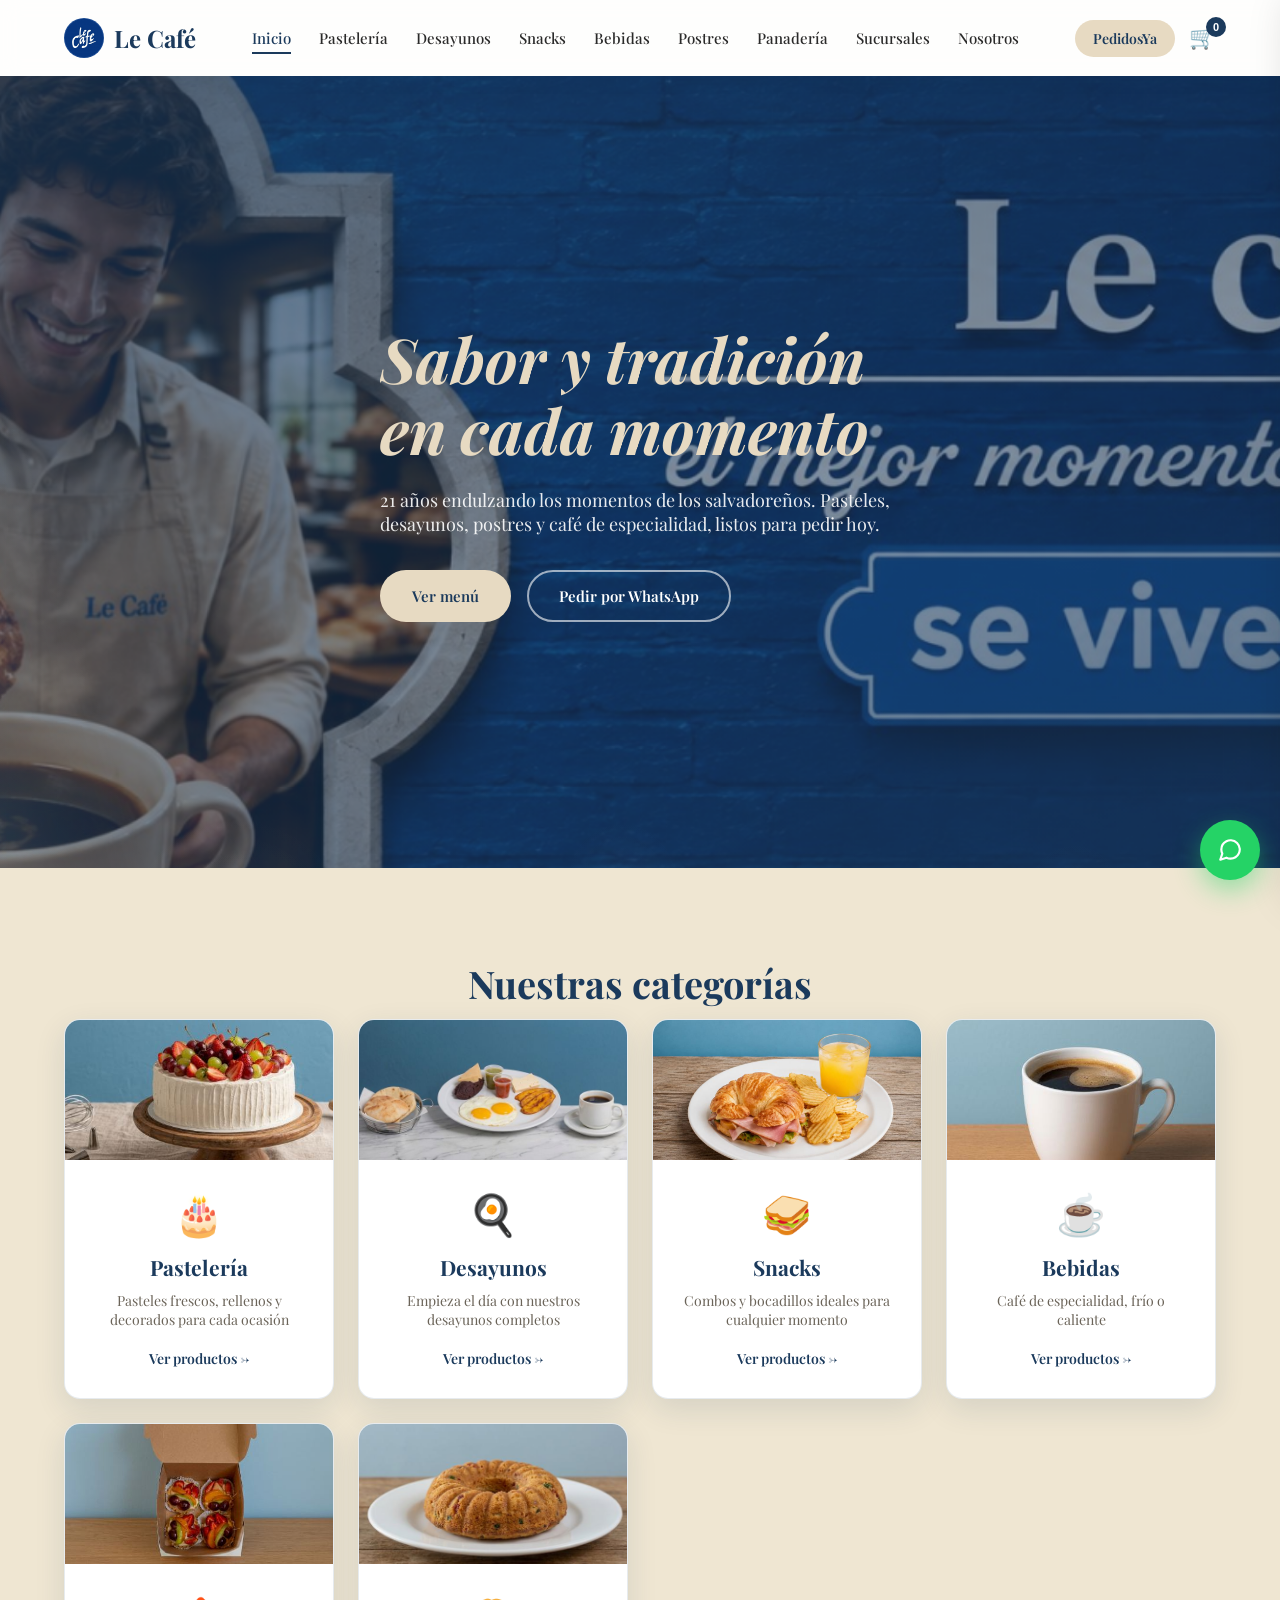
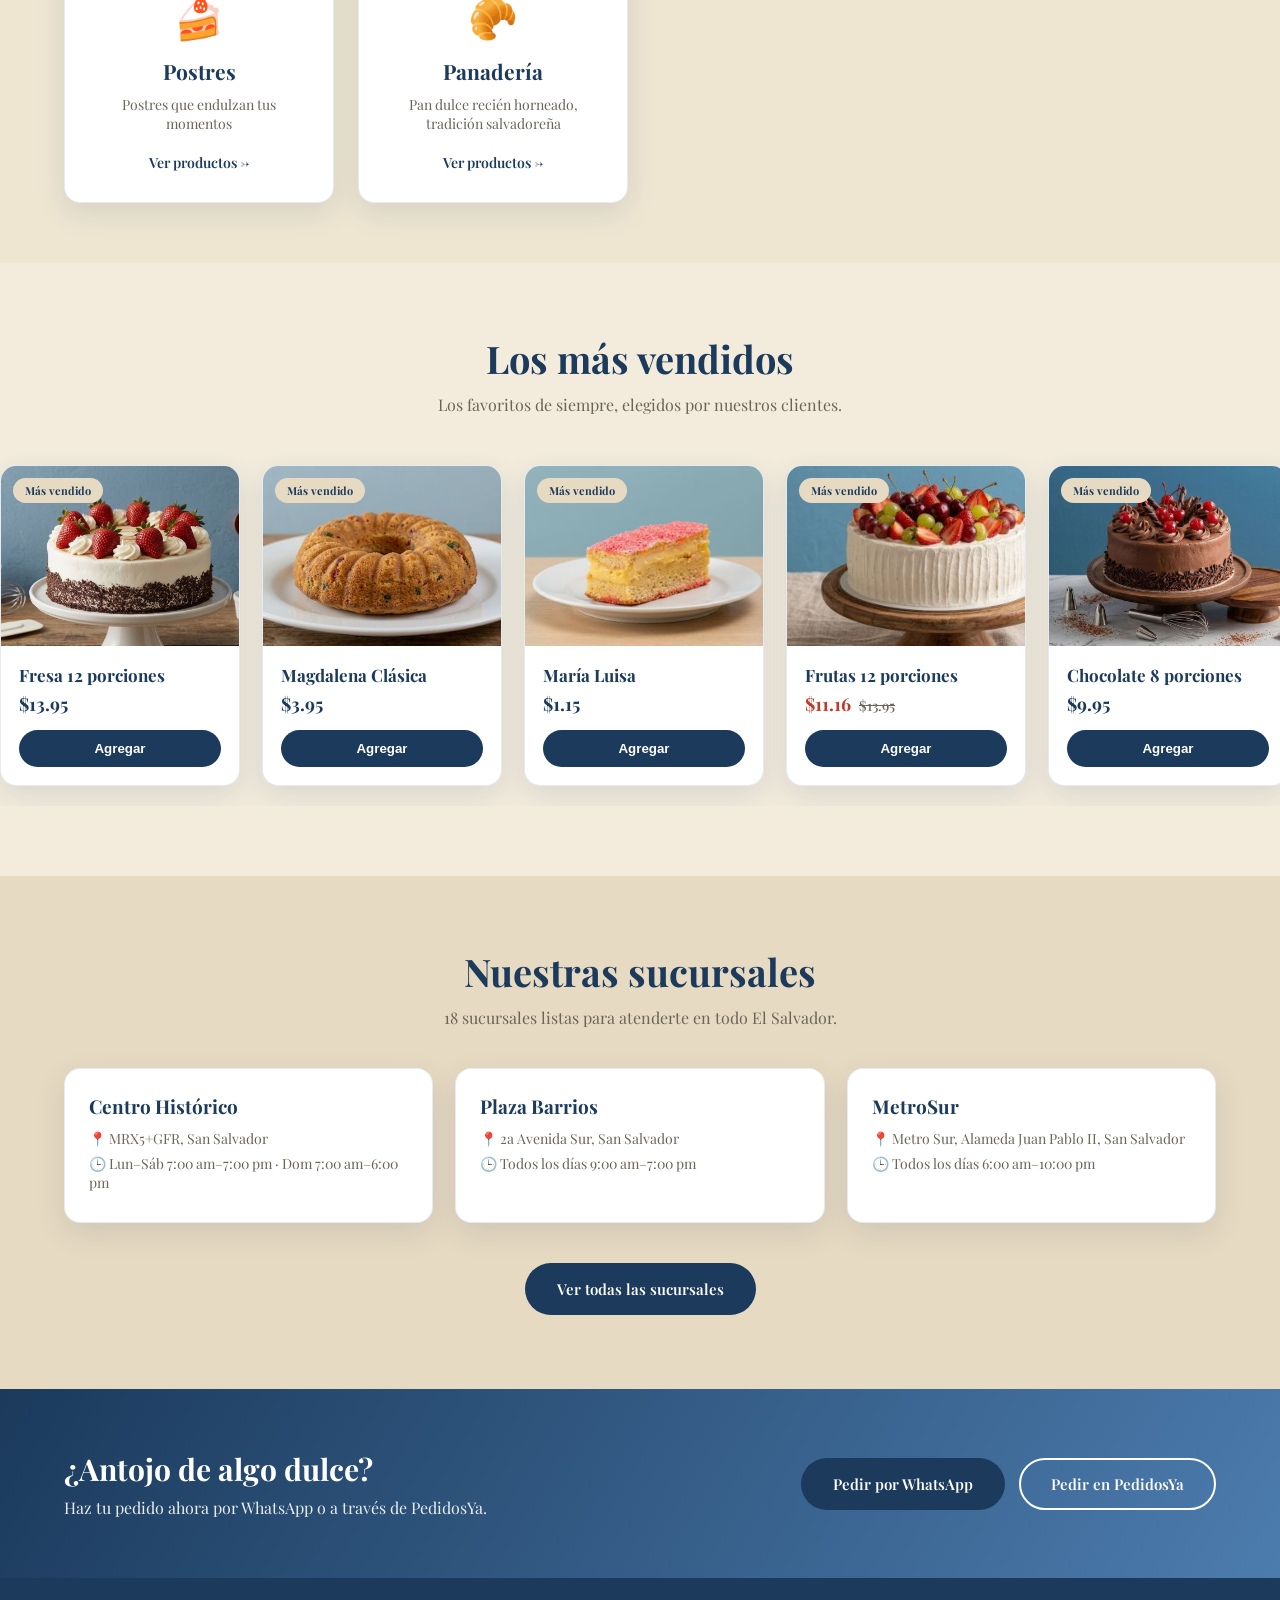
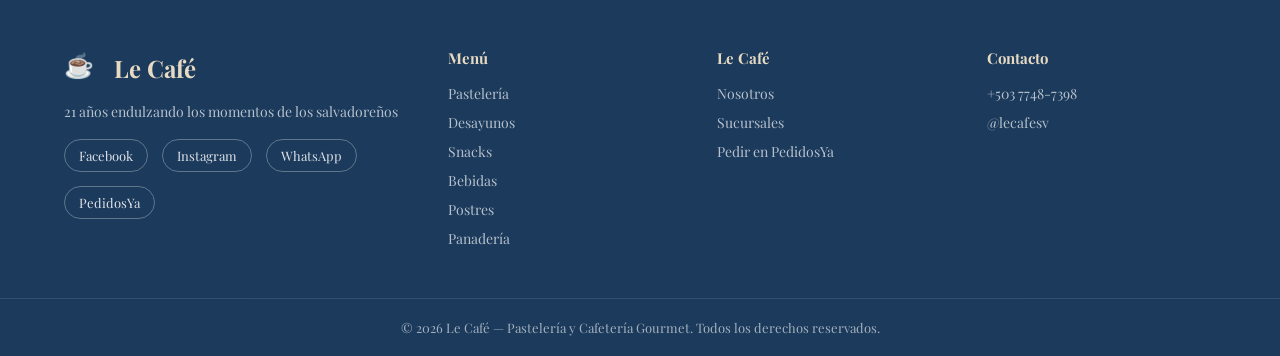
==== docs/index.html @ a43751af "Add files via upload" ====
<!DOCTYPE html>
<html lang="es">
<head>
<meta charset="UTF-8">
<meta name="viewport" content="width=device-width, initial-scale=1.0, viewport-fit=cover">
<title>Inicio | Le Café</title>
<meta name="description" content="Le Café ☕ Pastelería y Cafetería Gourmet. Desayunos, pasteles, postres y café de especialidad. Pide en línea, por WhatsApp o PedidosYa.">
<link rel="preconnect" href="https://fonts.googleapis.com">
<link rel="preconnect" href="https://fonts.gstatic.com" crossorigin>
<link href="https://fonts.googleapis.com/css2?family=Playfair+Display:wght@400;500;600;700;800&display=swap" rel="stylesheet">
<link rel="stylesheet" href="assets/css/style.css?v=20260830">
<link rel="icon" href="data:image/svg+xml,<svg xmlns=%22http://www.w3.org/2000/svg%22 viewBox=%220 0 100 100%22><text y=%22.9em%22 font-size=%2290%22>☕</text></svg>">
<script>const WHATSAPP_NUMERO = '50377487398';</script>
</head>
<body>

<div id="preloader"><div class="preloader-cup">☕</div></div>

<header class="site-header" id="siteHeader">
    <div class="container header-inner">
        <a href="index.html" class="logo">
            <img src="assets/img/logo.jpg" alt="Le Café" class="logo-icon">
            <span class="logo-text">Le Café</span>
        </a>

        <nav class="main-nav" id="mainNav">
            <a href="index.html" class=" active">Inicio</a>
            <a href="categoria-pasteleria.html" class="">Pastelería</a>
            <a href="categoria-desayunos.html" class="">Desayunos</a>
            <a href="categoria-snacks.html" class="">Snacks</a>
            <a href="categoria-bebidas.html" class="">Bebidas</a>
            <a href="categoria-postres.html" class="">Postres</a>
            <a href="categoria-panaderia.html" class="">Panadería</a>
            <a href="sucursales.html" class="">Sucursales</a>
            <a href="nosotros.html" class="">Nosotros</a>
        </nav>

        <div class="header-actions">
            <a href="https://www.pedidosyasv.com.sv/restaurantes/san-salvador/le-cafe-san-jacinto-5153825f-bbc6-4fe4-978b-936264594c57-menu?origin=shop_list" target="_blank" rel="noopener" class="btn-pedidosya" title="Pedir en PedidosYa">
                <span>PedidosYa</span>
            </a>
            <button class="cart-toggle" id="cartToggle" title="Ver carrito">
                <span class="cart-icon">🛒</span>
                <span class="cart-badge" id="cartBadge">0</span>
            </button>
            <button class="menu-toggle" id="menuToggle" aria-label="Abrir menú" aria-expanded="false">
                <span></span><span></span><span></span>
            </button>
        </div>
    </div>
</header>

<div class="mobile-nav-overlay" id="mobileNavOverlay"></div>

<aside class="cart-drawer" id="cartDrawer">
    <div class="cart-drawer-header">
        <h3>Tu pedido</h3>
        <button id="cartClose" class="cart-close">&times;</button>
    </div>
    <div class="cart-drawer-body" id="cartBody">
        <p class="cart-empty">Tu carrito está vacío.</p>
    </div>
    <div class="cart-drawer-footer" id="cartFooter" style="display:none;">
        <div class="cart-total">
            <span>Total</span>
            <strong id="cartTotal">$0.00</strong>
        </div>
        <button class="btn-whatsapp-order" id="btnWhatsappOrder">
            <span class="wa-icon">📱</span> Enviar pedido por WhatsApp
        </button>
        <button class="btn-clear-cart" id="btnClearCart">Vaciar carrito</button>
        <p class="cart-note">Selecciona tu sucursal al enviar el mensaje por WhatsApp para confirmar el pedido.</p>
    </div>
</aside>
<div class="cart-overlay" id="cartOverlay"></div>
<section class="hero">
    <div class="hero-bg"></div>
    <div class="container hero-content">
        <h1>Sabor y tradición<br>en cada <span>momento</span></h1>
        <p>21 años endulzando los momentos de los salvadoreños. Pasteles, desayunos, postres y café de especialidad, listos para pedir hoy.</p>
        <div class="hero-actions">
            <a href="#destacados" class="btn btn-primary">Ver menú</a>
            <a href="https://wa.me/50377487398?text=Hola%2C+quiero+hacer+un+pedido+en+Le+Caf%C3%A9" target="_blank" rel="noopener" class="btn btn-outline">Pedir por WhatsApp</a>
        </div>
    </div>
</section>

<section class="categorias-section">
    <div class="container">
        <h2 class="section-title reveal">Nuestras categorías</h2>
        <div class="categorias-grid">
            <a href="categoria-pasteleria.html" class="categoria-card reveal">
                <div class="categoria-card-img"><img src="assets/img/pastel-frutas.jpg" alt="Pastelería" loading="lazy"></div>
                <div class="categoria-card-body">
                    <span class="cat-icon">🎂</span>
                    <h3>Pastelería</h3>
                    <p>Pasteles frescos, rellenos y decorados para cada ocasión</p>
                    <span class="cat-arrow">Ver productos →</span>
                </div>
            </a>            <a href="categoria-desayunos.html" class="categoria-card reveal">
                <div class="categoria-card-img"><img src="assets/img/desayuno-tipico.jpg" alt="Desayunos" loading="lazy"></div>
                <div class="categoria-card-body">
                    <span class="cat-icon">🍳</span>
                    <h3>Desayunos</h3>
                    <p>Empieza el día con nuestros desayunos completos</p>
                    <span class="cat-arrow">Ver productos →</span>
                </div>
            </a>            <a href="categoria-snacks.html" class="categoria-card reveal">
                <div class="categoria-card-img"><img src="assets/img/combo-croissant-jamon-pollo-bebida.jpg" alt="Snacks" loading="lazy"></div>
                <div class="categoria-card-body">
                    <span class="cat-icon">🥪</span>
                    <h3>Snacks</h3>
                    <p>Combos y bocadillos ideales para cualquier momento</p>
                    <span class="cat-arrow">Ver productos →</span>
                </div>
            </a>            <a href="categoria-bebidas.html" class="categoria-card reveal">
                <div class="categoria-card-img"><img src="assets/img/cafe-americano-12oz.jpg" alt="Bebidas" loading="lazy"></div>
                <div class="categoria-card-body">
                    <span class="cat-icon">☕</span>
                    <h3>Bebidas</h3>
                    <p>Café de especialidad, frío o caliente</p>
                    <span class="cat-arrow">Ver productos →</span>
                </div>
            </a>            <a href="categoria-postres.html" class="categoria-card reveal">
                <div class="categoria-card-img"><img src="assets/img/caja-de-tartaletas.jpg" alt="Postres" loading="lazy"></div>
                <div class="categoria-card-body">
                    <span class="cat-icon">🍰</span>
                    <h3>Postres</h3>
                    <p>Postres que endulzan tus momentos</p>
                    <span class="cat-arrow">Ver productos →</span>
                </div>
            </a>            <a href="categoria-panaderia.html" class="categoria-card reveal">
                <div class="categoria-card-img"><img src="assets/img/magdalena-clasica.jpg" alt="Panadería" loading="lazy"></div>
                <div class="categoria-card-body">
                    <span class="cat-icon">🥐</span>
                    <h3>Panadería</h3>
                    <p>Pan dulce recién horneado, tradición salvadoreña</p>
                    <span class="cat-arrow">Ver productos →</span>
                </div>
            </a>
        </div>
    </div>
</section>

<section class="destacados-section" id="destacados">
    <div class="container">
        <h2 class="section-title reveal">Los más vendidos</h2>
        <p class="section-sub reveal">Los favoritos de siempre, elegidos por nuestros clientes.</p>
    </div>
    <div class="carousel-track-wrapper reveal">
        <div class="carousel-track" id="carouselTrack">
            <div class="producto-card carousel-card">
                <span class="badge badge-vendido">Más vendido</span>
                <img src="assets/img/pastel-fresa.jpg" alt="Fresa 12 porciones" loading="lazy">
                <div class="producto-info">
                    <h4>Fresa 12 porciones</h4>
                    <div class="producto-precio"><span>$13.95</span></div>
                    <button class="btn-agregar" data-id="fresa-12-porciones" data-nombre="Fresa 12 porciones" data-precio="13.95" data-imagen="assets/img/pastel-fresa.jpg">Agregar</button>
                </div>
            </div>            <div class="producto-card carousel-card">
                <span class="badge badge-vendido">Más vendido</span>
                <img src="assets/img/magdalena-clasica.jpg" alt="Magdalena Clásica" loading="lazy">
                <div class="producto-info">
                    <h4>Magdalena Clásica</h4>
                    <div class="producto-precio"><span>$3.95</span></div>
                    <button class="btn-agregar" data-id="magdalena-clasica" data-nombre="Magdalena Clásica" data-precio="3.95" data-imagen="assets/img/magdalena-clasica.jpg">Agregar</button>
                </div>
            </div>            <div class="producto-card carousel-card">
                <span class="badge badge-vendido">Más vendido</span>
                <img src="assets/img/maria-luisa.jpg" alt="María Luisa" loading="lazy">
                <div class="producto-info">
                    <h4>María Luisa</h4>
                    <div class="producto-precio"><span>$1.15</span></div>
                    <button class="btn-agregar" data-id="maria-luisa" data-nombre="María Luisa" data-precio="1.15" data-imagen="assets/img/maria-luisa.jpg">Agregar</button>
                </div>
            </div>            <div class="producto-card carousel-card">
                <span class="badge badge-vendido">Más vendido</span>
                <img src="assets/img/pastel-frutas.jpg" alt="Frutas 12 porciones" loading="lazy">
                <div class="producto-info">
                    <h4>Frutas 12 porciones</h4>
                    <div class="producto-precio"><span class="precio-oferta">$11.16</span><span class="precio-tachado">$13.95</span></div>
                    <button class="btn-agregar" data-id="frutas-12-porciones" data-nombre="Frutas 12 porciones" data-precio="11.16" data-imagen="assets/img/pastel-frutas.jpg">Agregar</button>
                </div>
            </div>            <div class="producto-card carousel-card">
                <span class="badge badge-vendido">Más vendido</span>
                <img src="assets/img/pastel-chocolate.jpg" alt="Chocolate 8 porciones" loading="lazy">
                <div class="producto-info">
                    <h4>Chocolate 8 porciones</h4>
                    <div class="producto-precio"><span>$9.95</span></div>
                    <button class="btn-agregar" data-id="chocolate-8-porciones" data-nombre="Chocolate 8 porciones" data-precio="9.95" data-imagen="assets/img/pastel-chocolate.jpg">Agregar</button>
                </div>
            </div>            <div class="producto-card carousel-card">
                <span class="badge badge-vendido">Más vendido</span>
                <img src="assets/img/desayuno-tipico.jpg" alt="Desayuno típico" loading="lazy">
                <div class="producto-info">
                    <h4>Desayuno típico</h4>
                    <div class="producto-precio"><span class="precio-oferta">$3.85</span><span class="precio-tachado">$5.50</span></div>
                    <button class="btn-agregar" data-id="desayuno-tipico" data-nombre="Desayuno típico" data-precio="3.85" data-imagen="assets/img/desayuno-tipico.jpg">Agregar</button>
                </div>
            </div>            <div class="producto-card carousel-card">
                <span class="badge badge-vendido">Más vendido</span>
                <img src="assets/img/caja-de-reposteria.jpg" alt="Caja de Repostería" loading="lazy">
                <div class="producto-info">
                    <h4>Caja de Repostería</h4>
                    <div class="producto-precio"><span>$10.00</span></div>
                    <button class="btn-agregar" data-id="caja-de-reposteria" data-nombre="Caja de Repostería" data-precio="10.00" data-imagen="assets/img/caja-de-reposteria.jpg">Agregar</button>
                </div>
            </div>            <div class="producto-card carousel-card">
                <span class="badge badge-vendido">Más vendido</span>
                <img src="assets/img/pastel-chocolate.jpg" alt="Chocolate 12 porciones" loading="lazy">
                <div class="producto-info">
                    <h4>Chocolate 12 porciones</h4>
                    <div class="producto-precio"><span class="precio-oferta">$11.95</span><span class="precio-tachado">$14.95</span></div>
                    <button class="btn-agregar" data-id="chocolate-12-porciones" data-nombre="Chocolate 12 porciones" data-precio="11.95" data-imagen="assets/img/pastel-chocolate.jpg">Agregar</button>
                </div>
            </div>            <div class="producto-card carousel-card">
                <span class="badge badge-vendido">Más vendido</span>
                <img src="assets/img/pastel-caramelo.jpg" alt="Caramelo 8 porciones" loading="lazy">
                <div class="producto-info">
                    <h4>Caramelo 8 porciones</h4>
                    <div class="producto-precio"><span class="precio-oferta">$7.00</span><span class="precio-tachado">$8.95</span></div>
                    <button class="btn-agregar" data-id="caramelo-8-porciones" data-nombre="Caramelo 8 porciones" data-precio="7.00" data-imagen="assets/img/pastel-caramelo.jpg">Agregar</button>
                </div>
            </div>            <div class="producto-card carousel-card">
                <span class="badge badge-vendido">Más vendido</span>
                <img src="assets/img/pastel-fresa.jpg" alt="Fresa 12 porciones" loading="lazy">
                <div class="producto-info">
                    <h4>Fresa 12 porciones</h4>
                    <div class="producto-precio"><span>$13.95</span></div>
                    <button class="btn-agregar" data-id="fresa-12-porciones" data-nombre="Fresa 12 porciones" data-precio="13.95" data-imagen="assets/img/pastel-fresa.jpg">Agregar</button>
                </div>
            </div>            <div class="producto-card carousel-card">
                <span class="badge badge-vendido">Más vendido</span>
                <img src="assets/img/magdalena-clasica.jpg" alt="Magdalena Clásica" loading="lazy">
                <div class="producto-info">
                    <h4>Magdalena Clásica</h4>
                    <div class="producto-precio"><span>$3.95</span></div>
                    <button class="btn-agregar" data-id="magdalena-clasica" data-nombre="Magdalena Clásica" data-precio="3.95" data-imagen="assets/img/magdalena-clasica.jpg">Agregar</button>
                </div>
            </div>            <div class="producto-card carousel-card">
                <span class="badge badge-vendido">Más vendido</span>
                <img src="assets/img/maria-luisa.jpg" alt="María Luisa" loading="lazy">
                <div class="producto-info">
                    <h4>María Luisa</h4>
                    <div class="producto-precio"><span>$1.15</span></div>
                    <button class="btn-agregar" data-id="maria-luisa" data-nombre="María Luisa" data-precio="1.15" data-imagen="assets/img/maria-luisa.jpg">Agregar</button>
                </div>
            </div>            <div class="producto-card carousel-card">
                <span class="badge badge-vendido">Más vendido</span>
                <img src="assets/img/pastel-frutas.jpg" alt="Frutas 12 porciones" loading="lazy">
                <div class="producto-info">
                    <h4>Frutas 12 porciones</h4>
                    <div class="producto-precio"><span class="precio-oferta">$11.16</span><span class="precio-tachado">$13.95</span></div>
                    <button class="btn-agregar" data-id="frutas-12-porciones" data-nombre="Frutas 12 porciones" data-precio="11.16" data-imagen="assets/img/pastel-frutas.jpg">Agregar</button>
                </div>
            </div>            <div class="producto-card carousel-card">
                <span class="badge badge-vendido">Más vendido</span>
                <img src="assets/img/pastel-chocolate.jpg" alt="Chocolate 8 porciones" loading="lazy">
                <div class="producto-info">
                    <h4>Chocolate 8 porciones</h4>
                    <div class="producto-precio"><span>$9.95</span></div>
                    <button class="btn-agregar" data-id="chocolate-8-porciones" data-nombre="Chocolate 8 porciones" data-precio="9.95" data-imagen="assets/img/pastel-chocolate.jpg">Agregar</button>
                </div>
            </div>            <div class="producto-card carousel-card">
                <span class="badge badge-vendido">Más vendido</span>
                <img src="assets/img/desayuno-tipico.jpg" alt="Desayuno típico" loading="lazy">
                <div class="producto-info">
                    <h4>Desayuno típico</h4>
                    <div class="producto-precio"><span class="precio-oferta">$3.85</span><span class="precio-tachado">$5.50</span></div>
                    <button class="btn-agregar" data-id="desayuno-tipico" data-nombre="Desayuno típico" data-precio="3.85" data-imagen="assets/img/desayuno-tipico.jpg">Agregar</button>
                </div>
            </div>            <div class="producto-card carousel-card">
                <span class="badge badge-vendido">Más vendido</span>
                <img src="assets/img/caja-de-reposteria.jpg" alt="Caja de Repostería" loading="lazy">
                <div class="producto-info">
                    <h4>Caja de Repostería</h4>
                    <div class="producto-precio"><span>$10.00</span></div>
                    <button class="btn-agregar" data-id="caja-de-reposteria" data-nombre="Caja de Repostería" data-precio="10.00" data-imagen="assets/img/caja-de-reposteria.jpg">Agregar</button>
                </div>
            </div>            <div class="producto-card carousel-card">
                <span class="badge badge-vendido">Más vendido</span>
                <img src="assets/img/pastel-chocolate.jpg" alt="Chocolate 12 porciones" loading="lazy">
                <div class="producto-info">
                    <h4>Chocolate 12 porciones</h4>
                    <div class="producto-precio"><span class="precio-oferta">$11.95</span><span class="precio-tachado">$14.95</span></div>
                    <button class="btn-agregar" data-id="chocolate-12-porciones" data-nombre="Chocolate 12 porciones" data-precio="11.95" data-imagen="assets/img/pastel-chocolate.jpg">Agregar</button>
                </div>
            </div>            <div class="producto-card carousel-card">
                <span class="badge badge-vendido">Más vendido</span>
                <img src="assets/img/pastel-caramelo.jpg" alt="Caramelo 8 porciones" loading="lazy">
                <div class="producto-info">
                    <h4>Caramelo 8 porciones</h4>
                    <div class="producto-precio"><span class="precio-oferta">$7.00</span><span class="precio-tachado">$8.95</span></div>
                    <button class="btn-agregar" data-id="caramelo-8-porciones" data-nombre="Caramelo 8 porciones" data-precio="7.00" data-imagen="assets/img/pastel-caramelo.jpg">Agregar</button>
                </div>
            </div>
        </div>
    </div>
</section>

<section class="sucursales-preview">
    <div class="container">
        <h2 class="section-title reveal">Nuestras sucursales</h2>
        <p class="section-sub reveal">18 sucursales listas para atenderte en todo El Salvador.</p>
        <div class="sucursales-grid">
            <div class="sucursal-card reveal">
                <h4>Centro Histórico</h4>
                <p class="sucursal-dir">📍 MRX5+GFR, San Salvador</p>
                <p class="sucursal-horario">🕒 Lun–Sáb 7:00 am–7:00 pm · Dom 7:00 am–6:00 pm</p>
                
            </div>            <div class="sucursal-card reveal">
                <h4>Plaza Barrios</h4>
                <p class="sucursal-dir">📍 2a Avenida Sur, San Salvador</p>
                <p class="sucursal-horario">🕒 Todos los días 9:00 am–7:00 pm</p>
                
            </div>            <div class="sucursal-card reveal">
                <h4>MetroSur</h4>
                <p class="sucursal-dir">📍 Metro Sur, Alameda Juan Pablo II, San Salvador</p>
                <p class="sucursal-horario">🕒 Todos los días 6:00 am–10:00 pm</p>
                
            </div>
        </div>
        <div class="center-cta reveal">
            <a href="sucursales.html" class="btn btn-primary">Ver todas las sucursales</a>
        </div>
    </div>
</section>

<section class="cta-banner reveal">
    <div class="container cta-banner-inner">
        <div>
            <h2>¿Antojo de algo dulce?</h2>
            <p>Haz tu pedido ahora por WhatsApp o a través de PedidosYa.</p>
        </div>
        <div class="cta-banner-actions">
            <a href="https://wa.me/50377487398?text=Hola%2C+quiero+hacer+un+pedido+en+Le+Caf%C3%A9" target="_blank" rel="noopener" class="btn btn-primary">Pedir por WhatsApp</a>
            <a href="https://www.pedidosyasv.com.sv/restaurantes/san-salvador/le-cafe-san-jacinto-5153825f-bbc6-4fe4-978b-936264594c57-menu?origin=shop_list" target="_blank" rel="noopener" class="btn btn-outline-light">Pedir en PedidosYa</a>
        </div>
    </div>
</section>

    <div class="fab" id="fab">
        <ul class="fab-list">
            <li>
                <a class="fab-item fab-item--pedidos" href="https://www.pedidosyasv.com.sv/restaurantes/san-salvador/le-cafe-san-jacinto-5153825f-bbc6-4fe4-978b-936264594c57-menu?origin=shop_list" target="_blank" rel="noopener">
                    <span class="fab-item-label">Pedir ya</span>
                    <span class="fab-item-icon" aria-hidden="true"><svg viewBox="0 0 24 24" width="20" height="20" fill="none" stroke="currentColor" stroke-width="2" stroke-linecap="round" stroke-linejoin="round"><path d="M6 2 3 6v14a2 2 0 0 0 2 2h14a2 2 0 0 0 2-2V6l-3-4z"/><path d="M3 6h18"/><path d="M16 10a4 4 0 0 1-8 0"/></svg></span>
                </a>
            </li>
            <li>
                <a class="fab-item fab-item--instagram" href="https://ig.me/m/lecafesv" target="_blank" rel="noopener">
                    <span class="fab-item-label">Instagram</span>
                    <span class="fab-item-icon" aria-hidden="true"><svg viewBox="0 0 24 24" width="20" height="20" fill="none" stroke="currentColor" stroke-width="2" stroke-linecap="round" stroke-linejoin="round"><rect x="2.5" y="2.5" width="19" height="19" rx="5.5"/><circle cx="12" cy="12" r="4.2"/><circle cx="17.6" cy="6.4" r="1.3" fill="currentColor" stroke="none"/></svg></span>
                </a>
            </li>
            <li>
                <a class="fab-item fab-item--facebook" href="https://m.me/lecafesv" target="_blank" rel="noopener">
                    <span class="fab-item-label">Facebook</span>
                    <span class="fab-item-icon" aria-hidden="true"><svg viewBox="0 0 24 24" width="21" height="21" fill="currentColor"><path d="M22 12c0-5.52-4.48-10-10-10S2 6.48 2 12c0 4.99 3.66 9.13 8.44 9.88v-6.99H7.9V12h2.54V9.8c0-2.5 1.49-3.89 3.78-3.89 1.09 0 2.24.2 2.24.2v2.46h-1.26c-1.24 0-1.63.77-1.63 1.56V12h2.78l-.44 2.89h-2.34v6.99C18.34 21.13 22 16.99 22 12z"/></svg></span>
                </a>
            </li>
            <li>
                <a class="fab-item fab-item--whatsapp" href="https://wa.me/50377487398?text=Hola%2C+me+gustar%C3%ADa+hacer+una+consulta+%F0%9F%98%8A" target="_blank" rel="noopener">
                    <span class="fab-item-label">WhatsApp</span>
                    <span class="fab-item-icon" aria-hidden="true"><svg viewBox="0 0 24 24" width="21" height="21" fill="currentColor"><path d="M12.04 2c-5.46 0-9.9 4.44-9.9 9.9 0 1.75.46 3.45 1.32 4.95L2 22l5.25-1.38a9.86 9.86 0 0 0 4.79 1.22c5.46 0 9.9-4.44 9.9-9.9S17.5 2 12.04 2zm5.8 14.16c-.24.68-1.42 1.3-1.95 1.35-.5.05-1.13.24-3.67-.77-3.1-1.22-5.08-4.4-5.24-4.6-.15-.2-1.25-1.66-1.25-3.17 0-1.5.79-2.24 1.07-2.55.28-.3.61-.38.81-.38.2 0 .41.01.59.01.19.01.44-.07.69.53.24.6.83 2.06.9 2.2.07.15.12.32.02.52-.1.2-.15.32-.29.5-.15.17-.31.39-.44.52-.15.15-.3.31-.13.6.17.3.76 1.25 1.63 2.02 1.12.99 2.06 1.3 2.36 1.45.3.15.47.13.64-.08.17-.2.74-.86.94-1.16.2-.3.4-.25.67-.15.27.1 1.71.81 2 .96.3.15.5.22.57.34.07.13.07.73-.17 1.41z"/></svg></span>
                </a>
            </li>
        </ul>
        <button class="fab-toggle" id="fabToggle" type="button" aria-label="Abrir opciones de contacto" aria-expanded="false" aria-controls="fab">
            <svg class="fab-i fab-i-chat" viewBox="0 0 24 24" width="26" height="26" fill="none" stroke="currentColor" stroke-width="2" stroke-linecap="round" stroke-linejoin="round" aria-hidden="true"><path d="M21 11.5a8.38 8.38 0 0 1-.9 3.8 8.5 8.5 0 0 1-7.6 4.7 8.38 8.38 0 0 1-3.8-.9L3 21l1.9-5.7a8.38 8.38 0 0 1-.9-3.8 8.5 8.5 0 0 1 4.7-7.6 8.38 8.38 0 0 1 3.8-.9h.5a8.48 8.48 0 0 1 8 8v.5z"/></svg>
            <svg class="fab-i fab-i-close" viewBox="0 0 24 24" width="24" height="24" fill="none" stroke="currentColor" stroke-width="2.4" stroke-linecap="round" stroke-linejoin="round" aria-hidden="true"><path d="M18 6 6 18M6 6l12 12"/></svg>
        </button>
    </div>

    <footer class="site-footer">
        <div class="container footer-grid">
            <div class="footer-brand">
                <div class="logo footer-logo">
                    <span class="logo-icon">☕</span>
                    <span class="logo-text">Le Café</span>
                </div>
                <p>21 años endulzando los momentos de los salvadoreños</p>
                <div class="footer-social">
                    <a href="https://www.facebook.com/lecafesv/" target="_blank" rel="noopener" title="Facebook">Facebook</a>
                    <a href="https://www.instagram.com/lecafesv/" target="_blank" rel="noopener" title="Instagram">Instagram</a>
                    <a href="https://wa.me/50377487398" target="_blank" rel="noopener" title="WhatsApp">WhatsApp</a>
                    <a href="https://www.pedidosyasv.com.sv/restaurantes/san-salvador/le-cafe-san-jacinto-5153825f-bbc6-4fe4-978b-936264594c57-menu?origin=shop_list" target="_blank" rel="noopener" title="PedidosYa">PedidosYa</a>
                </div>
            </div>

            <div class="footer-col">
                <h4>Menú</h4>
                <a href="categoria-pasteleria.html">Pastelería</a>
                <a href="categoria-desayunos.html">Desayunos</a>
                <a href="categoria-snacks.html">Snacks</a>
                <a href="categoria-bebidas.html">Bebidas</a>
                <a href="categoria-postres.html">Postres</a>
                <a href="categoria-panaderia.html">Panadería</a>
            </div>

            <div class="footer-col">
                <h4>Le Café</h4>
                <a href="nosotros.html">Nosotros</a>
                <a href="sucursales.html">Sucursales</a>
                <a href="https://www.pedidosyasv.com.sv/restaurantes/san-salvador/le-cafe-san-jacinto-5153825f-bbc6-4fe4-978b-936264594c57-menu?origin=shop_list" target="_blank" rel="noopener">Pedir en PedidosYa</a>
            </div>

            <div class="footer-col">
                <h4>Contacto</h4>
                <a href="https://wa.me/50377487398" target="_blank" rel="noopener">+503 7748-7398</a>
                <a href="https://www.facebook.com/lecafesv/" target="_blank" rel="noopener">@lecafesv</a>
            </div>
        </div>
        <div class="footer-bottom">
            <p>&copy; 2026 Le Café — Pastelería y Cafetería Gourmet. Todos los derechos reservados.</p>
        </div>
    </footer>

<script src="assets/js/anim.js?v=20260830"></script>
<script src="assets/js/main.js?v=20260830"></script>
</body>
</html>
---- docs/assets/css/style.css ----
/* ===== Le Café — estilos ===== */
:root {
    --azul: #1B3A5C;
    --azul-claro: #2F5D8A;
    --azul-suave: #4C7CAE;
    --beige: #E7DAC2;
    --beige-medio: #EFE6D2;
    --beige-claro: #F3ECDD;
    --blanco: #FFFFFF;
    --borde-tarjeta: rgba(27, 58, 92, 0.10);
    --texto: #2A2A2A;
    --texto-suave: #6B6459;
    --sombra: 0 10px 30px rgba(27, 58, 92, 0.12);
    --radio: 16px;
    --fuente-titulo: 'Playfair Display', serif;
    --fuente-texto: 'Playfair Display', serif;
}

* { box-sizing: border-box; margin: 0; padding: 0; }

html {
    scroll-behavior: smooth;
    overflow-x: clip;
}

body {
    font-family: var(--fuente-texto);
    color: var(--texto);
    background: var(--beige-claro);
    overflow-x: clip;
}
body.nav-open { overflow: hidden; }

img { max-width: 100%; display: block; }

a { text-decoration: none; color: inherit; }

.container {
    max-width: 1200px;
    margin: 0 auto;
    padding: 0 24px;
}

/* ===== Preloader ===== */
#preloader {
    position: fixed; inset: 0; z-index: 9999;
    background: var(--azul);
    display: flex; align-items: center; justify-content: center;
    transition: opacity .5s ease, visibility .5s ease;
}
#preloader.hidden { opacity: 0; visibility: hidden; }
.preloader-cup { font-size: 48px; animation: bounce 1s infinite ease-in-out; }
@keyframes bounce { 0%,100% { transform: translateY(0); } 50% { transform: translateY(-16px); } }

/* ===== Botones ===== */
.btn {
    display: inline-block;
    padding: 14px 30px;
    border-radius: 50px;
    font-weight: 600;
    font-size: 15px;
    transition: transform .25s ease, box-shadow .25s ease, background .25s ease;
    border: 2px solid transparent;
    cursor: pointer;
}
.btn-primary { background: var(--azul); color: var(--blanco); }
.btn-primary:hover { background: var(--azul-claro); box-shadow: var(--sombra); }
.btn-outline { background: transparent; border-color: var(--azul); color: var(--azul); }
.btn-outline:hover { background: var(--azul); color: var(--blanco); }
.btn-outline-light { background: transparent; border-color: var(--blanco); color: var(--blanco); }
.btn-outline-light:hover { background: var(--blanco); color: var(--azul); }

/* ===== Header ===== */
.site-header {
    position: sticky; top: 0; z-index: 500;
    background: rgba(255,255,255,0.92);
    backdrop-filter: blur(10px);
    box-shadow: 0 2px 20px rgba(27,58,92,0.06);
    transition: box-shadow .3s ease;
}
.header-inner {
    display: flex; align-items: center; justify-content: space-between;
    height: 76px;
}
.logo { display: flex; align-items: center; gap: 10px; font-family: var(--fuente-titulo); font-weight: 700; font-size: 24px; color: var(--azul); }
.logo-icon { width: 40px; height: 40px; border-radius: 50%; object-fit: cover; }

.main-nav { display: flex; gap: 28px; }
.main-nav a {
    font-weight: 500; font-size: 15px; color: var(--texto);
    position: relative; padding: 6px 0;
    transition: color .2s ease;
}
.main-nav a::after {
    content: ''; position: absolute; left: 0; bottom: 0;
    width: 100%; height: 2px; background: var(--azul);
    transform: scaleX(0); transform-origin: left center;
    transition: transform .28s cubic-bezier(.16,1,.3,1);
}
.main-nav a:hover, .main-nav a.active { color: var(--azul); }
.main-nav a:hover::after, .main-nav a.active::after { transform: scaleX(1); }

.header-actions { display: flex; align-items: center; gap: 14px; }
.btn-pedidosya {
    background: var(--beige); color: var(--azul);
    padding: 9px 18px; border-radius: 50px; font-weight: 600; font-size: 14px;
    transition: background .2s ease, transform .2s ease;
}
.btn-pedidosya:hover { background: var(--azul); color: var(--blanco); transform: translateY(-2px); }

.cart-toggle {
    position: relative; background: none; border: none; cursor: pointer;
    font-size: 22px; color: var(--azul);
}
.cart-badge {
    position: absolute; top: -8px; right: -10px;
    background: var(--azul); color: var(--blanco);
    font-size: 11px; font-weight: 700;
    width: 20px; height: 20px; border-radius: 50%;
    display: flex; align-items: center; justify-content: center;
}

.menu-toggle {
    display: none; flex-direction: column; gap: 5px;
    background: none; border: none; cursor: pointer; padding: 6px;
}
.menu-toggle span {
    display: block; width: 26px; height: 2px; background: var(--azul);
    border-radius: 2px; transition: transform .3s cubic-bezier(.16,1,.3,1), opacity .2s ease;
}
body.nav-open .menu-toggle span:nth-child(1) { transform: translateY(7px) rotate(45deg); }
body.nav-open .menu-toggle span:nth-child(2) { opacity: 0; }
body.nav-open .menu-toggle span:nth-child(3) { transform: translateY(-7px) rotate(-45deg); }

/* ===== Hero ===== */
.hero {
    position: relative;
    min-height: 88vh;
    display: flex; align-items: center;
    overflow: hidden;
    background: linear-gradient(160deg, var(--azul) 0%, var(--azul-claro) 55%, var(--azul-suave) 100%);
}
.hero-bg {
    position: absolute; inset: 0;
    background-image:
        linear-gradient(160deg, rgba(27,58,92,0.75) 0%, rgba(27,58,92,0.55) 55%, rgba(27,58,92,0.75) 100%),
        url('../img/hero-banner.jpg?v=2');
    background-size: cover;
    background-position: center;
    animation: floatBg 16s ease-in-out infinite alternate;
}
@keyframes floatBg { from { transform: scale(1.04) translate(0,0); } to { transform: scale(1.1) translate(-10px, 10px); } }

.hero-content { position: relative; z-index: 2; max-width: 680px; color: var(--blanco); }
.hero-eyebrow {
    display: inline-block; background: rgba(237,228,211,0.2); color: var(--beige);
    padding: 8px 18px; border-radius: 50px; font-size: 13px; font-weight: 600;
    margin-bottom: 22px; letter-spacing: .5px;
}
.hero-content h1 {
    font-family: var(--fuente-titulo); font-size: clamp(38px, 6vw, 62px);
    line-height: 1.15; font-weight: 700; margin-bottom: 22px;
}
.hero-content h1 span { color: var(--beige); font-style: italic; }
.hero-content p { font-size: 18px; opacity: .9; margin-bottom: 34px; max-width: 520px; }
.hero-actions { display: flex; gap: 16px; flex-wrap: wrap; }
.hero .btn-primary { background: var(--beige); color: var(--azul); }
.hero .btn-primary:hover { background: var(--blanco); }
.hero .btn-outline { border-color: rgba(255,255,255,.6); color: var(--blanco); }
.hero .btn-outline:hover { background: var(--blanco); color: var(--azul); }

/* ===== Reveal on scroll ===== */
.reveal {
    opacity: 0; transform: translateY(34px);
    transition: opacity .8s cubic-bezier(.16,1,.3,1), transform .8s cubic-bezier(.16,1,.3,1);
    will-change: opacity, transform;
}
.reveal.in-view { opacity: 1; transform: none; will-change: auto; }
[data-reveal="left"]  { opacity: 0; transform: translateX(-44px); transition: opacity .8s cubic-bezier(.16,1,.3,1), transform .8s cubic-bezier(.16,1,.3,1); }
[data-reveal="right"] { opacity: 0; transform: translateX(44px);  transition: opacity .8s cubic-bezier(.16,1,.3,1), transform .8s cubic-bezier(.16,1,.3,1); }
[data-reveal="scale"] { opacity: 0; transform: scale(.9);          transition: opacity .8s cubic-bezier(.16,1,.3,1), transform .8s cubic-bezier(.16,1,.3,1); }
[data-reveal].in-view { opacity: 1; transform: none; }

/* ===== Section titles ===== */
.section-title {
    font-family: var(--fuente-titulo); font-size: clamp(28px, 4vw, 38px);
    color: var(--azul); text-align: center; margin-bottom: 10px;
}
.section-sub { text-align: center; color: var(--texto-suave); margin-bottom: 40px; }

/* ===== Categorias ===== */
.categorias-section { padding: 90px 0 60px; background: var(--beige-medio); }
.categorias-grid {
    display: grid; grid-template-columns: repeat(auto-fit, minmax(240px, 1fr)); gap: 24px;
}
.categoria-card {
    background: var(--blanco); border-radius: var(--radio); overflow: hidden;
    text-align: center; box-shadow: var(--sombra);
    transition: transform .3s ease, box-shadow .3s ease, border-color .3s ease;
    border: 1px solid var(--borde-tarjeta);
}
.categoria-card:hover {
    border-color: var(--azul);
    box-shadow: 0 18px 40px rgba(27,58,92,0.18);
}
/* Entrada escalonada de las tarjetas de categoría */
.categorias-grid .categoria-card.reveal { transition-timing-function: cubic-bezier(.16, 1, .3, 1); }
.categorias-grid .categoria-card:nth-child(2) { transition-delay: .06s; }
.categorias-grid .categoria-card:nth-child(3) { transition-delay: .12s; }
.categorias-grid .categoria-card:nth-child(4) { transition-delay: .18s; }
.categorias-grid .categoria-card:nth-child(5) { transition-delay: .24s; }
.categorias-grid .categoria-card:nth-child(6) { transition-delay: .30s; }
.categoria-card-img { height: 140px; overflow: hidden; }
.categoria-card-img img { width: 100%; height: 100%; object-fit: cover; transition: transform .4s ease; }
.categoria-card:hover .categoria-card-img img { transform: scale(1.08); }
.categoria-card-body { padding: 26px 26px 30px; }
.cat-icon { font-size: 40px; display: block; margin-bottom: 14px; }
.categoria-card h3 { font-family: var(--fuente-titulo); color: var(--azul); font-size: 21px; margin-bottom: 10px; }
.categoria-card p { color: var(--texto-suave); font-size: 14px; margin-bottom: 16px; min-height: 40px; }
.cat-arrow { color: var(--azul); font-weight: 600; font-size: 14px; }

/* ===== Destacados / carousel ===== */
.destacados-section { padding: 70px 0; }
.carousel-track-wrapper { overflow: hidden; padding: 10px 0 20px; }
.carousel-track {
    display: flex; gap: 22px;
    width: max-content;
    animation: scrollCarousel 35s linear infinite;
}
.carousel-track:hover { animation-play-state: paused; }
@keyframes scrollCarousel {
    from { transform: translateX(0); }
    to { transform: translateX(-50%); }
}
.carousel-card { flex: 0 0 240px; }

/* ===== Producto card ===== */
.producto-card {
    position: relative; background: var(--blanco); border-radius: var(--radio);
    overflow: hidden; box-shadow: var(--sombra);
    border: 1px solid var(--borde-tarjeta);
    transition: transform .3s ease, box-shadow .3s ease;
}
.producto-card:hover { transform: translateY(-8px); box-shadow: 0 18px 40px rgba(27,58,92,0.18); }
.producto-card img { width: 100%; height: 180px; object-fit: cover; transition: transform .4s ease; }
.producto-card:hover img { transform: scale(1.06); }
.producto-info { padding: 18px; }
.producto-info h4 { font-family: var(--fuente-titulo); color: var(--azul); font-size: 17px; margin-bottom: 6px; }
.producto-desc { font-size: 13px; color: var(--texto-suave); margin-bottom: 12px; line-height: 1.5; min-height: 40px; }
.producto-precio { font-weight: 700; font-size: 18px; color: var(--azul); margin-bottom: 14px; }
.precio-oferta { color: #C0392B; margin-right: 8px; }
.precio-tachado { font-size: 14px; text-decoration: line-through; color: var(--texto-suave); font-weight: 500; }

.badge {
    position: absolute; top: 12px; left: 12px; z-index: 3;
    font-size: 11px; font-weight: 700; padding: 5px 12px; border-radius: 50px;
    color: var(--azul); background: var(--beige);
}
.badge-oferta { top: 42px; background: #C0392B; color: var(--blanco); }

.btn-agregar {
    width: 100%; padding: 11px; border: none; border-radius: 50px;
    background: var(--azul); color: var(--blanco); font-weight: 600; cursor: pointer;
    transition: background .2s ease, transform .2s ease;
}
.btn-agregar:hover { background: var(--azul-claro); }
.btn-agregar.added { background: #2e7d32; }

/* ===== Sucursales ===== */
.sucursales-preview { padding: 70px 0; background: var(--beige); }
.sucursales-grid {
    display: grid; grid-template-columns: repeat(auto-fit, minmax(280px, 1fr)); gap: 22px; margin-bottom: 40px;
}
.sucursal-card {
    background: var(--blanco); border-radius: var(--radio); padding: 24px;
    box-shadow: var(--sombra); border: 1px solid var(--borde-tarjeta);
    transition: transform .3s ease;
}
.sucursal-card:hover { box-shadow: 0 18px 40px rgba(27,58,92,0.14); }
.sucursal-card h4 { font-family: var(--fuente-titulo); color: var(--azul); margin-bottom: 10px; font-size: 19px; }
.sucursal-card p { font-size: 14px; color: var(--texto-suave); margin-bottom: 6px; }
.sucursal-maps { display: inline-block; margin-top: 8px; color: var(--azul); font-weight: 600; font-size: 14px; transition: transform .25s cubic-bezier(.2,1,.3,1); transform-origin: left center; }
.sucursal-maps:hover { transform: scale(1.08); }
.center-cta { text-align: center; }

/* ===== CTA banner ===== */
.cta-banner { background: linear-gradient(120deg, var(--azul), var(--azul-suave)); padding: 60px 0; color: var(--blanco); }
.cta-banner-inner { display: flex; align-items: center; justify-content: space-between; flex-wrap: wrap; gap: 26px; }
.cta-banner-inner h2 { font-family: var(--fuente-titulo); font-size: 30px; margin-bottom: 8px; }
.cta-banner-inner p { opacity: .9; }
.cta-banner-actions { display: flex; gap: 14px; flex-wrap: wrap; }

/* ===== Categoria hero (paginas internas) ===== */
.page-header {
    height: 220px;
    background-image: url('../img/hero-banner.jpg?v=2');
    background-size: cover;
    background-position: center;
}
.sr-only {
    position: absolute; width: 1px; height: 1px; padding: 0; margin: -1px;
    overflow: hidden; clip: rect(0,0,0,0); white-space: nowrap; border: 0;
}

.categoria-body { padding: 50px 0 90px; }

/* Tabs */
.tabs-nav { display: flex; gap: 12px; justify-content: center; flex-wrap: wrap; margin-bottom: 40px; }
.tab-btn {
    padding: 10px 24px; border-radius: 50px; border: 2px solid var(--beige);
    background: var(--blanco); color: var(--texto); font-weight: 600; cursor: pointer;
    transition: all .25s ease;
}
.tab-btn:hover { border-color: var(--azul-suave); }
.tab-btn.active { background: var(--azul); border-color: var(--azul); color: var(--blanco); }

.tab-panel { display: none; }
.tab-panel.active { display: block; animation: fadeIn .4s ease; }
@keyframes fadeIn { from { opacity: 0; transform: translateY(10px); } to { opacity: 1; transform: translateY(0); } }

.productos-grid {
    display: grid; grid-template-columns: repeat(auto-fill, minmax(250px, 1fr)); gap: 26px;
}

/* ===== Nosotros ===== */
.nosotros-body { padding: 70px 0 100px; }
.nosotros-grid { display: grid; grid-template-columns: 1.1fr .9fr; gap: 50px; align-items: center; }
.nosotros-texto h2 { font-family: var(--fuente-titulo); font-size: 32px; color: var(--azul); margin-bottom: 20px; }
.nosotros-texto p { color: var(--texto-suave); margin-bottom: 16px; line-height: 1.7; }
.nosotros-stats { display: flex; gap: 34px; margin: 30px 0; }
.nosotros-stats strong { display: block; font-size: 30px; color: var(--azul); font-family: var(--fuente-titulo); }
.nosotros-stats span { font-size: 13px; color: var(--texto-suave); }
.nosotros-cta { display: flex; gap: 14px; flex-wrap: wrap; }
.nosotros-img img { border-radius: var(--radio); box-shadow: var(--sombra); }

/* ===== Reseñas / valoración (nosotros) ===== */
.resenas-section {
    padding: 60px 0; background: var(--beige-medio);
    border-top: 1px solid var(--borde-tarjeta);
}
.resenas-inner {
    display: flex; flex-wrap: wrap; align-items: center; justify-content: space-between;
    gap: 40px;
}
.resenas-rating { max-width: 440px; }
.stars { position: relative; display: inline-block; line-height: 0; }
.stars-track, .stars-fill { display: flex; }
.stars-track { color: rgba(27, 58, 92, 0.16); }
.stars-fill {
    position: absolute; top: 0; left: 0; height: 100%;
    overflow: hidden; color: #E6A93C;
}
.stars svg { flex: 0 0 26px; width: 26px; height: 26px; }
.resenas-score { font-family: var(--fuente-titulo); font-size: 22px; color: var(--azul); margin-top: 14px; }
.resenas-score strong { font-size: 30px; }
.resenas-count { color: var(--texto-suave); font-size: 13.5px; margin-top: 4px; }
.resenas-btn { margin-top: 18px; }
.resenas-trust { list-style: none; display: flex; flex-direction: column; gap: 12px; }
.resenas-trust li { font-size: 15px; color: var(--texto-suave); }
.resenas-trust strong { font-family: var(--fuente-titulo); font-size: 19px; color: var(--azul); margin-right: 7px; }
@media (max-width: 640px) {
    .resenas-section { padding: 44px 0; }
    .resenas-inner { flex-direction: column; align-items: flex-start; gap: 26px; }
    .resenas-rating { max-width: none; }
    .resenas-trust { flex-direction: row; flex-wrap: wrap; gap: 10px 22px; }
}

/* ===== Carrito lateral ===== */
.cart-drawer {
    position: fixed; top: 0; right: -420px; width: 400px; max-width: 92vw; height: 100vh;
    background: var(--blanco); z-index: 900; box-shadow: -10px 0 40px rgba(0,0,0,0.15);
    display: flex; flex-direction: column;
    transition: right .35s ease;
}
.cart-drawer.open { right: 0; }
.cart-drawer-header {
    display: flex; align-items: center; justify-content: space-between;
    padding: 22px 24px; border-bottom: 1px solid var(--beige);
}
.cart-drawer-header h3 { font-family: var(--fuente-titulo); color: var(--azul); font-size: 22px; }
.cart-close { background: none; border: none; font-size: 28px; cursor: pointer; color: var(--texto-suave); line-height: 1; }
.cart-drawer-body { flex: 1; overflow-y: auto; padding: 20px 24px; }
.cart-empty { text-align: center; color: var(--texto-suave); margin-top: 40px; }

.cart-item { display: flex; gap: 12px; margin-bottom: 18px; align-items: center; }
.cart-item img { width: 60px; height: 60px; object-fit: cover; border-radius: 10px; }
.cart-item-info { flex: 1; }
.cart-item-info h5 { font-size: 14px; color: var(--azul); margin-bottom: 4px; }
.cart-item-info .cart-item-price { font-size: 13px; color: var(--texto-suave); }
.cart-qty { display: flex; align-items: center; gap: 8px; }
.cart-qty button {
    width: 24px; height: 24px; border-radius: 50%; border: 1px solid var(--beige);
    background: var(--beige-claro); cursor: pointer; font-weight: 700; color: var(--azul);
}
.cart-item-remove { background: none; border: none; color: #C0392B; cursor: pointer; font-size: 12px; margin-left: 6px; transition: transform .2s cubic-bezier(.2,1,.3,1); }
.cart-item-remove:hover { transform: scale(1.15); }

.cart-item-removing {
    animation: cartItemToss .5s ease-in forwards;
    pointer-events: none;
}
@keyframes cartItemToss {
    0%   { transform: translate(0, 0) rotate(0deg); opacity: 1; }
    25%  { transform: translate(-6px, -10px) rotate(-10deg); opacity: 1; }
    55%  { transform: translate(10px, 30px) rotate(18deg); opacity: .8; }
    100% { transform: translate(60px, 140px) rotate(75deg) scale(.55); opacity: 0; }
}

.cart-drawer-footer { padding: 20px 24px; border-top: 1px solid var(--beige); }
.cart-total { display: flex; justify-content: space-between; align-items: center; font-size: 18px; margin-bottom: 16px; color: var(--azul); }
.btn-whatsapp-order {
    width: 100%; background: #25D366; color: var(--blanco); border: none; padding: 14px;
    border-radius: 50px; font-weight: 700; cursor: pointer; margin-bottom: 10px;
    transition: transform .2s ease;
}
.btn-whatsapp-order:hover { box-shadow: 0 8px 20px rgba(37,211,102,0.35); }
.btn-clear-cart { width: 100%; background: none; border: 1px solid var(--beige); padding: 10px; border-radius: 50px; color: var(--texto-suave); cursor: pointer; }
.cart-note { font-size: 11px; color: var(--texto-suave); text-align: center; margin-top: 10px; }

.cart-overlay {
    position: fixed; inset: 0; background: rgba(27,58,92,0.4); z-index: 850;
    opacity: 0; visibility: hidden; transition: opacity .3s ease, visibility .3s ease;
}
.cart-overlay.show { opacity: 1; visibility: visible; }

/* ===== FAB de contacto (desplegable) ===== */
.fab {
    position: fixed; z-index: 450;
    right: 20px;
    bottom: calc(20px + env(safe-area-inset-bottom, 0px));
    display: flex; flex-direction: column; align-items: flex-end; gap: 14px;
}
.fab-list {
    list-style: none; margin: 0 6px; padding: 0;
    display: flex; flex-direction: column; align-items: flex-end; gap: 12px;
}
.fab-list li { display: flex; }
.fab-item {
    display: flex; align-items: center; gap: 10px;
    opacity: 0; transform: translateY(14px) scale(.82);
    pointer-events: none;
    transition: opacity .28s ease, transform .28s cubic-bezier(.16, 1, .3, 1);
}
.fab.open .fab-item { opacity: 1; transform: none; pointer-events: auto; }
.fab.open .fab-list li:nth-child(1) .fab-item { transition-delay: .16s; }
.fab.open .fab-list li:nth-child(2) .fab-item { transition-delay: .12s; }
.fab.open .fab-list li:nth-child(3) .fab-item { transition-delay: .08s; }
.fab.open .fab-list li:nth-child(4) .fab-item { transition-delay: .04s; }
.fab-item-label {
    background: var(--blanco); color: var(--azul);
    font-family: var(--fuente-texto); font-weight: 600; font-size: 13px;
    padding: 7px 13px; border-radius: 10px; white-space: nowrap;
    box-shadow: 0 8px 22px rgba(27, 58, 92, 0.18);
}
.fab-item-icon {
    width: 46px; height: 46px; border-radius: 50%;
    display: grid; place-items: center; color: var(--blanco);
    box-shadow: 0 8px 22px rgba(27, 58, 92, 0.22);
    transition: transform .2s ease;
}
.fab-item:hover .fab-item-icon { transform: scale(1.08); }
.fab-item:active .fab-item-icon { transform: scale(.94); }
.fab-item--whatsapp  .fab-item-icon { background: #25D366; }
.fab-item--facebook  .fab-item-icon { background: #1877F2; }
.fab-item--instagram .fab-item-icon {
    background: radial-gradient(circle at 30% 107%, #fdd876 0%, #fa7e1e 30%, #d62976 62%, #962fbf 82%, #4f5bd5 100%);
}
.fab-item--pedidos   .fab-item-icon { background: #D50032; }

.fab-toggle {
    position: relative;
    width: 60px; height: 60px; border-radius: 50%;
    border: none; cursor: pointer; background: #25D366; color: var(--blanco);
    display: grid; place-items: center;
    box-shadow: 0 10px 26px rgba(37, 211, 102, 0.45);
    animation: pulse 2.6s infinite;
    transition: background .3s ease, transform .3s cubic-bezier(.16, 1, .3, 1);
}
.fab-toggle:hover { transform: scale(1.06); }
.fab.open .fab-toggle { background: var(--azul); animation: none; }
.fab-toggle .fab-i {
    position: absolute;
    transition: opacity .25s ease, transform .3s cubic-bezier(.16, 1, .3, 1);
}
.fab-toggle .fab-i-close { opacity: 0; transform: rotate(-45deg) scale(.6); }
.fab.open .fab-toggle .fab-i-chat  { opacity: 0; transform: rotate(45deg) scale(.6); }
.fab.open .fab-toggle .fab-i-close { opacity: 1; transform: none; }

@keyframes pulse {
    0% { box-shadow: 0 10px 26px rgba(37,211,102,0.45), 0 0 0 0 rgba(37,211,102,0.5); }
    70% { box-shadow: 0 10px 26px rgba(37,211,102,0.45), 0 0 0 16px rgba(37,211,102,0); }
    100% { box-shadow: 0 10px 26px rgba(37,211,102,0.45), 0 0 0 0 rgba(37,211,102,0); }
}

@media (pointer: coarse) {
    .fab-toggle { width: 64px; height: 64px; }
    .fab-item-icon { width: 50px; height: 50px; }
}

/* ===== Footer ===== */
.site-footer { background: var(--azul); color: rgba(255,255,255,0.85); padding: 70px 0 20px; }
.footer-grid { display: grid; grid-template-columns: 1.5fr 1fr 1fr 1fr; gap: 40px; padding-bottom: 40px; }
.footer-logo { color: var(--beige); margin-bottom: 14px; }
.footer-brand p { font-size: 14px; opacity: .8; margin-bottom: 18px; }
.footer-social { display: flex; gap: 14px; flex-wrap: wrap; }
.footer-social a { display: inline-block; font-size: 13px; padding: 7px 14px; border: 1px solid rgba(255,255,255,0.3); border-radius: 50px; transition: background .2s ease, transform .25s cubic-bezier(.2,1,.3,1); }
.footer-social a:hover { background: rgba(255,255,255,0.15); transform: scale(1.08); }
.footer-col h4 { color: var(--beige); font-size: 15px; margin-bottom: 16px; }
.footer-col a { display: block; font-size: 14px; margin-bottom: 10px; opacity: .8; transition: opacity .2s ease, transform .25s cubic-bezier(.2,1,.3,1); transform-origin: left center; }
.footer-col a:hover { opacity: 1; text-decoration: underline; transform: scale(1.06); }
.footer-bottom { border-top: 1px solid rgba(255,255,255,0.15); padding-top: 20px; text-align: center; font-size: 13px; opacity: .7; }
.admin-access-link { display: inline-block; margin-left: 8px; color: inherit; opacity: .35; font-size: 16px; transition: opacity .2s ease, transform .25s cubic-bezier(.2,1,.3,1); }
.admin-access-link:hover { opacity: .9; transform: scale(1.35); }

/* ============================================================
   Capa de animación "máximo espectáculo"
   ============================================================ */

/* --- Hero: titular revelado por máscara, palabra por palabra --- */
.hero-content h1 .hl-word {
    display: inline-block; overflow: hidden; vertical-align: top;
    padding-bottom: .1em; margin-bottom: -.1em;
}
.hero-content h1 .hl-word-in {
    display: inline-block; will-change: transform;
    transition: transform .95s cubic-bezier(.16,1,.3,1), opacity .7s ease;
}
html.anim-on .hero:not(.hero-ready) .hl-word-in {
    transform: translateY(115%) rotate(5deg); opacity: 0;
}
/* Párrafo y botones entran después del titular */
.hero-content p, .hero-actions {
    transition: opacity .7s ease .55s, transform .85s cubic-bezier(.16,1,.3,1) .55s;
}
html.anim-on .hero:not(.hero-ready) .hero-content p,
html.anim-on .hero:not(.hero-ready) .hero-actions {
    opacity: 0; transform: translateY(26px);
}

/* --- Barrido de luz cálida sobre el hero --- */
.hero::after {
    content: ''; position: absolute; inset: 0; z-index: 1; pointer-events: none;
    background: linear-gradient(74deg, transparent 32%, rgba(255,241,216,.17) 49%, transparent 65%);
    transform: translateX(-65%);
}
html.anim-on .hero.hero-ready::after { animation: heroSweep 8s ease-in-out 1.2s infinite; }
@keyframes heroSweep {
    0% { transform: translateX(-65%); }
    50%, 100% { transform: translateX(65%); }
}

/* --- Vapor (canvas) --- */
.hero-steam {
    position: absolute; inset: 0; z-index: 1; pointer-events: none;
    mix-blend-mode: screen; opacity: .85;
}
.hero-bg { will-change: transform; }
.hero-content { will-change: transform; }

/* --- Carrusel arrastrable --- */
.carousel-track-wrapper.carousel-draggable {
    overflow-x: auto; overflow-y: hidden;
    scrollbar-width: none; -ms-overflow-style: none;
    cursor: grab; -webkit-overflow-scrolling: touch;
}
.carousel-track-wrapper.carousel-draggable::-webkit-scrollbar { display: none; }
.carousel-track-wrapper.carousel-draggable.is-grabbing { cursor: grabbing; }
.carousel-track-wrapper.carousel-draggable .carousel-track {
    animation: none !important; width: max-content;
}
.carousel-track-wrapper.carousel-draggable.is-grabbing .carousel-card { pointer-events: none; }

/* --- "Agregar": la foto vuela al carrito --- */
.fly-clone {
    position: fixed; z-index: 950; object-fit: cover; border-radius: 12px;
    pointer-events: none; will-change: transform, opacity;
    box-shadow: 0 14px 34px rgba(27,58,92,.32);
    transition: transform .7s cubic-bezier(.45,0,.7,0), opacity .7s ease, border-radius .7s ease;
}
.cart-badge.badge-pop { animation: badgePop .55s cubic-bezier(.16,1,.3,1); }
@keyframes badgePop {
    0% { transform: scale(1); }
    35% { transform: scale(1.65); background: #2e7d32; }
    100% { transform: scale(1); }
}

/* --- Botón "Agregar" morph a ✓ (refuerza el feedback ya existente) --- */
.btn-agregar { position: relative; overflow: hidden; }
.btn-agregar.added { background: #2e7d32; }

/* --- Micro-interacción de botones + ripple --- */
.btn, .btn-agregar, .btn-pedidosya, .resenas-btn, .btn-whatsapp-order {
    transition: transform .25s cubic-bezier(.16,1,.3,1), box-shadow .25s ease, background .25s ease, color .25s ease;
    position: relative; overflow: hidden;
}
.btn:active, .btn-agregar:active, .btn-pedidosya:active, .btn-whatsapp-order:active { transform: scale(.96); }
.btn-ripple {
    position: absolute; border-radius: 50%; pointer-events: none;
    background: rgba(255, 255, 255, 0.45);
    transform: scale(0); opacity: .7;
    animation: btnRipple .6s cubic-bezier(.16,1,.3,1) forwards;
}
.btn-outline .btn-ripple, .btn-outline-light .btn-ripple, .resenas-btn.btn-ripple,
.btn-pedidosya .btn-ripple { background: rgba(27, 58, 92, 0.16); }
@keyframes btnRipple { to { transform: scale(1); opacity: 0; } }

/* --- Header: se asienta al hacer scroll --- */
.site-header { transition: box-shadow .3s ease, background .3s ease; }
.site-header.is-scrolled {
    background: rgba(255,255,255,0.96);
    box-shadow: 0 4px 24px rgba(27,58,92,0.13);
}
.site-header.is-scrolled .logo-icon { transform: scale(.92); }
.logo-icon { transition: transform .3s cubic-bezier(.16,1,.3,1); }

/* --- Transición entre páginas (View Transitions API) --- */
@media (prefers-reduced-motion: no-preference) {
    ::view-transition-old(root) { animation: vtOut .32s ease both; }
    ::view-transition-new(root) { animation: vtIn .42s cubic-bezier(.16,1,.3,1) both; }
}
@keyframes vtOut { to { opacity: 0; transform: translateY(-10px); } }
@keyframes vtIn { from { opacity: 0; transform: translateY(16px); } }

/* ===== Responsive ===== */
@media (max-width: 900px) {
    /* --- Menú móvil: cajón lateral limpio --- */
    .main-nav {
        position: fixed; top: 0; right: 0; bottom: 0;
        width: min(84vw, 360px); max-width: 100%;
        background: var(--blanco);
        display: flex; flex-direction: column; align-items: stretch;
        gap: 0;
        padding: 0 0 max(28px, env(safe-area-inset-bottom, 0px));
        transform: translateX(100%);
        transition: transform .42s cubic-bezier(.16, 1, .3, 1);
        z-index: 620;
        overflow-y: auto; overscroll-behavior: contain;
        box-shadow: -34px 0 80px rgba(16, 28, 44, 0.22);
    }
    .main-nav::before {
        content: 'Navegación';
        font-family: var(--fuente-texto);
        font-size: 11px; font-weight: 600; letter-spacing: .22em; text-transform: uppercase;
        color: var(--texto-suave);
        padding: max(92px, calc(env(safe-area-inset-top, 0px) + 92px)) 28px 12px;
    }
    .main-nav.open { transform: translateX(0); }

    .main-nav a {
        display: flex; align-items: center; gap: 12px;
        padding: 16px 28px;
        font-size: 16.5px; font-weight: 500; color: var(--texto);
        border-top: 1px solid rgba(27, 58, 92, 0.07);
        transition: background .2s ease, color .2s ease;
    }
    .main-nav a:first-of-type { border-top: 0; }
    /* punto de "activo" */
    .main-nav a::before {
        content: ''; width: 6px; height: 6px; border-radius: 50%;
        background: var(--azul); flex: 0 0 6px;
        opacity: 0; transform: scale(0);
        transition: opacity .2s ease, transform .3s cubic-bezier(.16, 1, .3, 1);
    }
    /* chevron a la derecha */
    .main-nav a::after {
        content: '›'; display: block; position: static;
        margin-left: auto; width: auto; height: auto; background: none;
        font-size: 20px; line-height: 1; color: var(--texto-suave);
        transform: translateX(0); opacity: .5;
        transition: transform .25s cubic-bezier(.16, 1, .3, 1), opacity .2s ease;
    }
    .main-nav a:hover, .main-nav a:active { background: var(--beige-claro); }
    .main-nav a:hover::after, .main-nav a:active::after { transform: translateX(4px); opacity: 1; }
    .main-nav a.active {
        color: var(--azul); font-weight: 700; background: var(--beige-medio);
    }
    .main-nav a.active::before { opacity: 1; transform: scale(1); }

    /* entrada escalonada de los enlaces */
    .main-nav.open a { animation: navLinkIn .5s cubic-bezier(.16, 1, .3, 1) backwards; }
    .main-nav.open a:nth-child(1) { animation-delay: .10s; }
    .main-nav.open a:nth-child(2) { animation-delay: .14s; }
    .main-nav.open a:nth-child(3) { animation-delay: .18s; }
    .main-nav.open a:nth-child(4) { animation-delay: .22s; }
    .main-nav.open a:nth-child(5) { animation-delay: .26s; }
    .main-nav.open a:nth-child(6) { animation-delay: .30s; }
    .main-nav.open a:nth-child(7) { animation-delay: .34s; }
    .main-nav.open a:nth-child(8) { animation-delay: .38s; }
    .main-nav.open a:nth-child(9) { animation-delay: .42s; }
    @keyframes navLinkIn { from { opacity: 0; transform: translateX(26px); } }

    .menu-toggle { display: flex; position: relative; z-index: 640; }

    .mobile-nav-overlay {
        position: fixed; inset: 0;
        background: rgba(14, 24, 38, 0.55);
        -webkit-backdrop-filter: blur(3px); backdrop-filter: blur(3px);
        z-index: 600;
        opacity: 0; visibility: hidden;
        transition: opacity .34s ease, visibility .34s ease;
    }
    .mobile-nav-overlay.show { opacity: 1; visibility: visible; }
    /* Header y drawer se leen como una sola superficie al abrir.
       Se quita el backdrop-filter: si no, el header sería el bloque
       contenedor del drawer fixed y lo recortaría a la altura del header. */
    body.nav-open .site-header {
        z-index: 630; background: var(--blanco);
        box-shadow: 0 1px 0 rgba(27, 58, 92, 0.10);
        -webkit-backdrop-filter: none; backdrop-filter: none;
    }

    /* Compacta el botón a "Ya" sin duplicar el texto original */
    .btn-pedidosya span { font-size: 0; }
    .btn-pedidosya span::before { content: 'Ya'; font-size: 14px; }
    .footer-grid { grid-template-columns: 1fr 1fr; }
    .nosotros-grid { grid-template-columns: 1fr; }
    .nosotros-img { order: -1; }
}

@media (max-width: 560px) {
    .container { padding: 0 16px; }
    .header-inner { height: 66px; }
    .logo-text { display: none; }
    .btn-pedidosya { padding: 8px 12px; }
    .hero { min-height: 78vh; }
    .categorias-section { padding: 64px 0 44px; }
    .destacados-section, .sucursales-preview { padding: 54px 0; }
    .nosotros-stats { flex-wrap: wrap; gap: 20px 28px; }
    .footer-grid { grid-template-columns: 1fr; }
    .cta-banner-inner { flex-direction: column; text-align: center; }
    .cta-banner-actions { width: 100%; justify-content: center; }
    .fab { right: 16px; bottom: calc(16px + env(safe-area-inset-bottom, 0px)); }
}

/* Touch: agranda controles pequeños del carrito */
@media (pointer: coarse) {
    .cart-qty button { width: 32px; height: 32px; }
    .cart-item-remove { padding: 6px 4px; }
}

/* Respeta la preferencia de menos movimiento */
@media (prefers-reduced-motion: reduce) {
    *, *::before, *::after {
        animation-duration: .001ms !important;
        animation-iteration-count: 1 !important;
        transition-duration: .01ms !important;
        scroll-behavior: auto !important;
    }
    .hero-bg { animation: none; transform: none; }
    .carousel-track { animation: none; }
    .reveal, [data-reveal] { opacity: 1 !important; transform: none !important; }
    .hero::after, .hero-steam { display: none !important; }
    .hl-word-in,
    .hero-content p, .hero-actions { transform: none !important; opacity: 1 !important; }
    .fly-clone { display: none !important; }
}
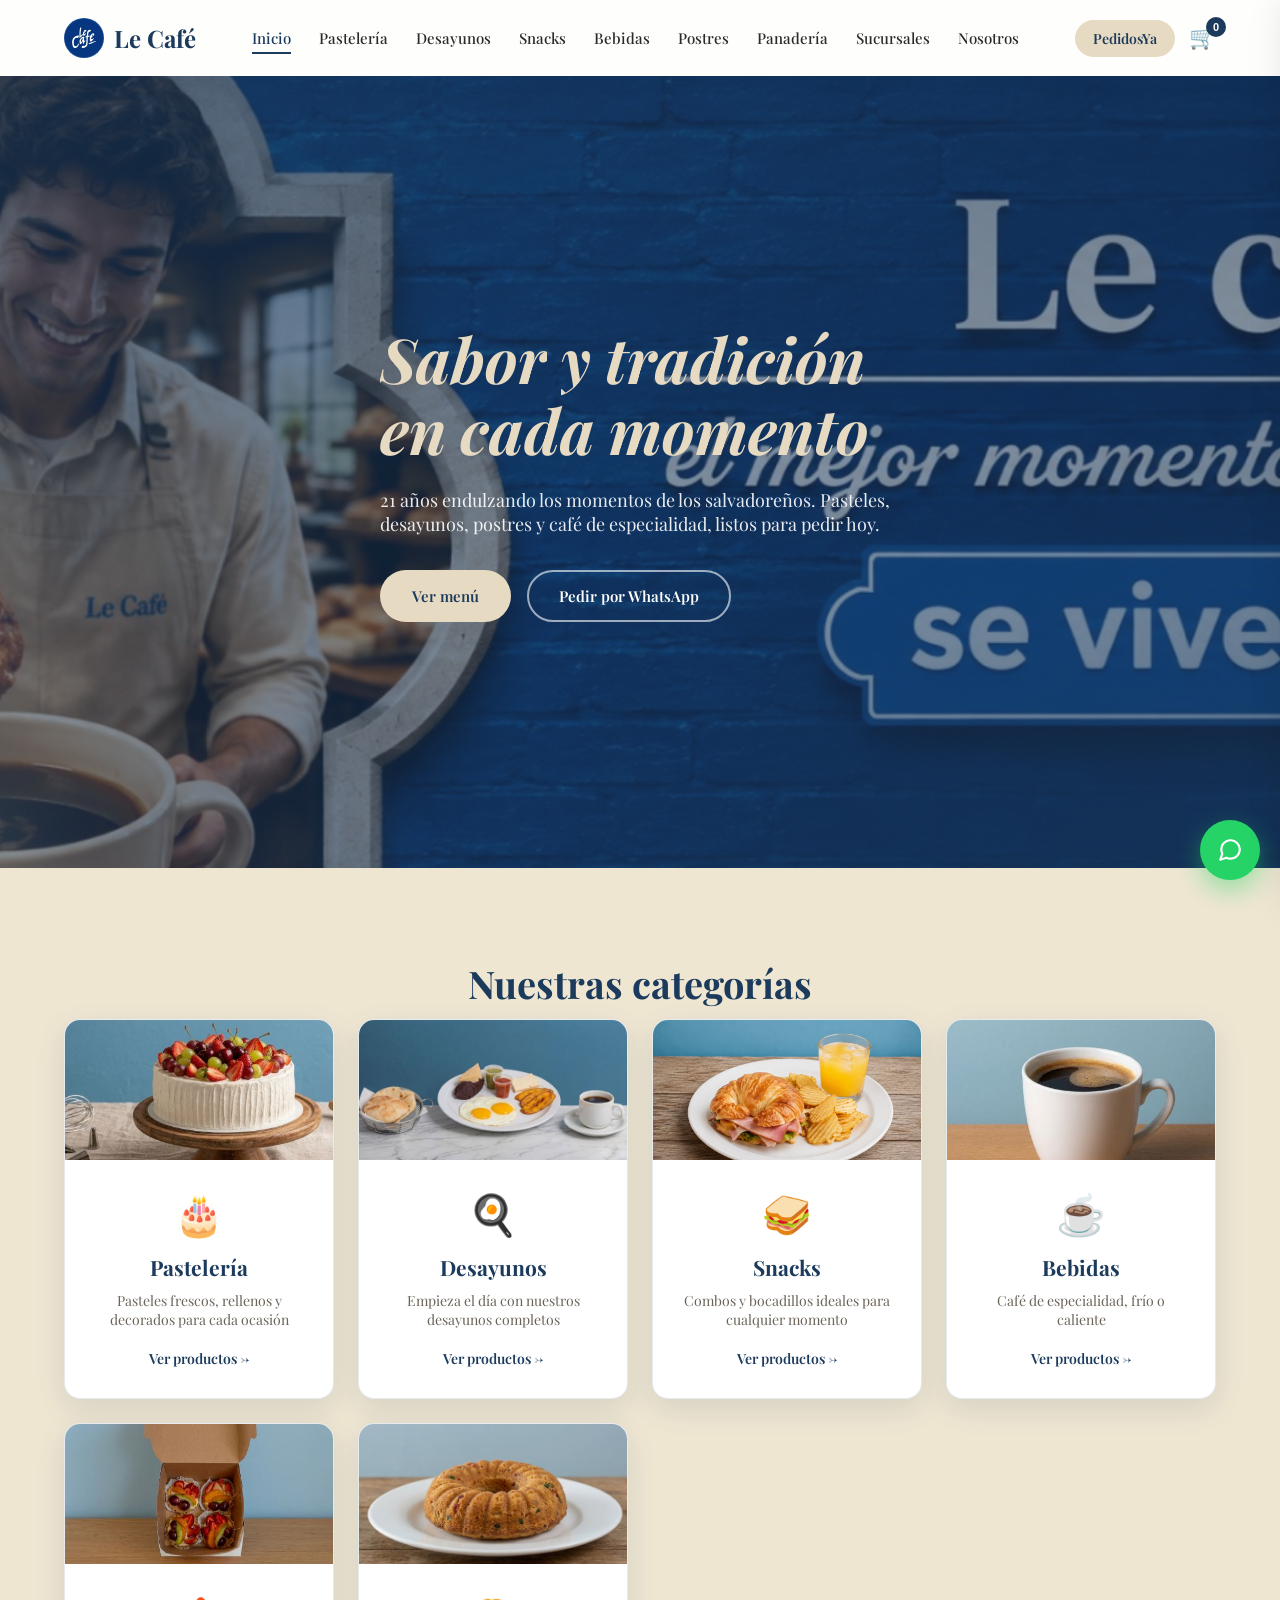
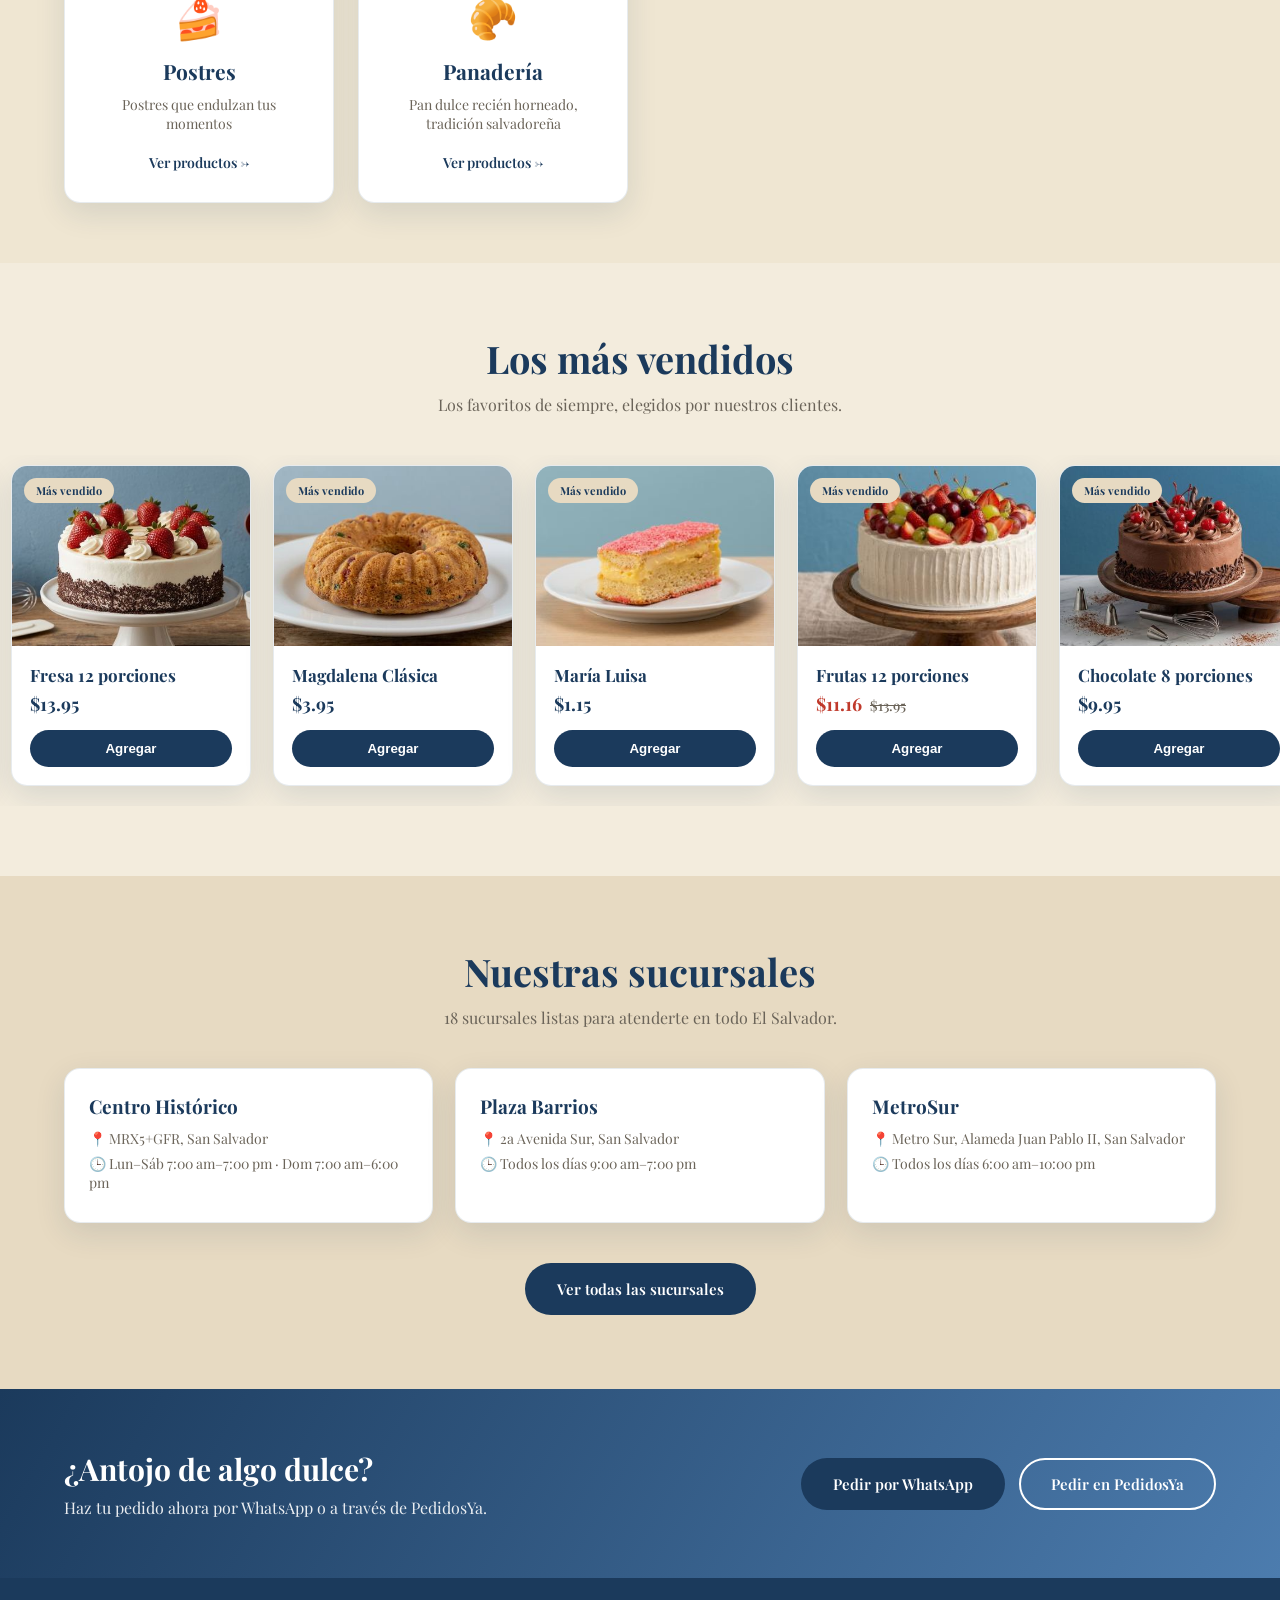
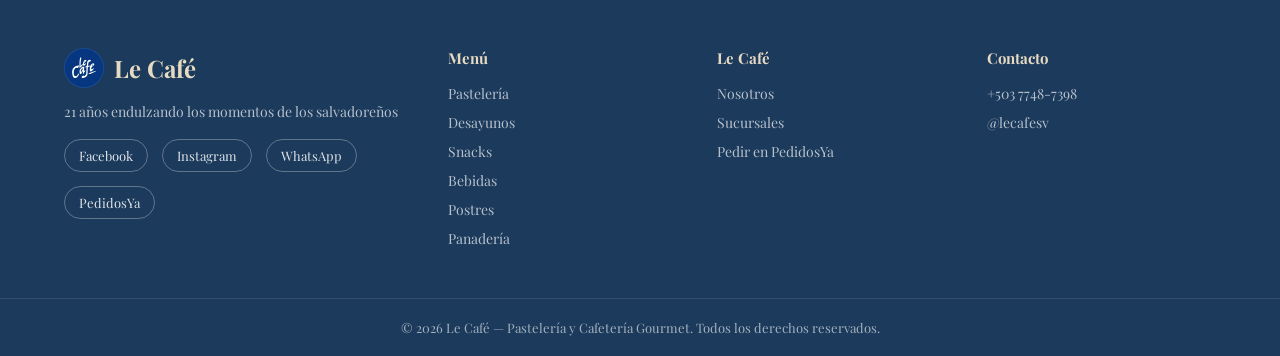
==== commit 7a7a5ead: "Add files via upload" ====
--- a/docs/index.html
+++ b/docs/index.html
@@ -4,17 +4,18 @@
 <meta charset="UTF-8">
 <meta name="viewport" content="width=device-width, initial-scale=1.0, viewport-fit=cover">
 <title>Inicio | Le Café</title>
-<meta name="description" content="Le Café ☕ Pastelería y Cafetería Gourmet. Desayunos, pasteles, postres y café de especialidad. Pide en línea, por WhatsApp o PedidosYa.">
+<meta name="description" content="Le Café — Pastelería y Cafetería Gourmet. Desayunos, pasteles, postres y café de especialidad. Pide en línea, por WhatsApp o PedidosYa.">
 <link rel="preconnect" href="https://fonts.googleapis.com">
 <link rel="preconnect" href="https://fonts.gstatic.com" crossorigin>
 <link href="https://fonts.googleapis.com/css2?family=Playfair+Display:wght@400;500;600;700;800&display=swap" rel="stylesheet">
-<link rel="stylesheet" href="assets/css/style.css?v=20260830">
-<link rel="icon" href="data:image/svg+xml,<svg xmlns=%22http://www.w3.org/2000/svg%22 viewBox=%220 0 100 100%22><text y=%22.9em%22 font-size=%2290%22>☕</text></svg>">
+<link rel="stylesheet" href="assets/css/style.css?v=20260830-3">
+<link rel="icon" type="image/jpeg" href="assets/img/logo.jpg">
+<link rel="apple-touch-icon" href="assets/img/logo.jpg">
 <script>const WHATSAPP_NUMERO = '50377487398';</script>
 </head>
 <body>
 
-<div id="preloader"><div class="preloader-cup">☕</div></div>
+<div id="preloader"><img class="preloader-logo" src="assets/img/logo.jpg" alt="Le Café"></div>
 
 <header class="site-header" id="siteHeader">
     <div class="container header-inner">
@@ -376,7 +377,7 @@
         <div class="container footer-grid">
             <div class="footer-brand">
                 <div class="logo footer-logo">
-                    <span class="logo-icon">☕</span>
+                    <img class="logo-icon" src="assets/img/logo.jpg" alt="Le Café">
                     <span class="logo-text">Le Café</span>
                 </div>
                 <p>21 años endulzando los momentos de los salvadoreños</p>
@@ -416,7 +417,7 @@
         </div>
     </footer>
 
-<script src="assets/js/anim.js?v=20260830"></script>
-<script src="assets/js/main.js?v=20260830"></script>
+<script src="assets/js/anim.js?v=20260830-3"></script>
+<script src="assets/js/main.js?v=20260830-3"></script>
 </body>
 </html>
--- a/docs/assets/css/style.css
+++ b/docs/assets/css/style.css
@@ -49,7 +49,13 @@
     transition: opacity .5s ease, visibility .5s ease;
 }
 #preloader.hidden { opacity: 0; visibility: hidden; }
-.preloader-cup { font-size: 48px; animation: bounce 1s infinite ease-in-out; }
+.preloader-logo {
+    width: 88px; height: 88px; border-radius: 50%;
+    box-shadow: 0 0 0 4px rgba(255,255,255,0.10), 0 18px 44px rgba(0,0,0,0.38);
+    animation: bounce 1.1s infinite ease-in-out;
+}
+/* compat: si quedara el marcado viejo */
+.preloader-cup { font-size: 48px; animation: bounce 1.1s infinite ease-in-out; }
 @keyframes bounce { 0%,100% { transform: translateY(0); } 50% { transform: translateY(-16px); } }
 
 /* ===== Botones ===== */
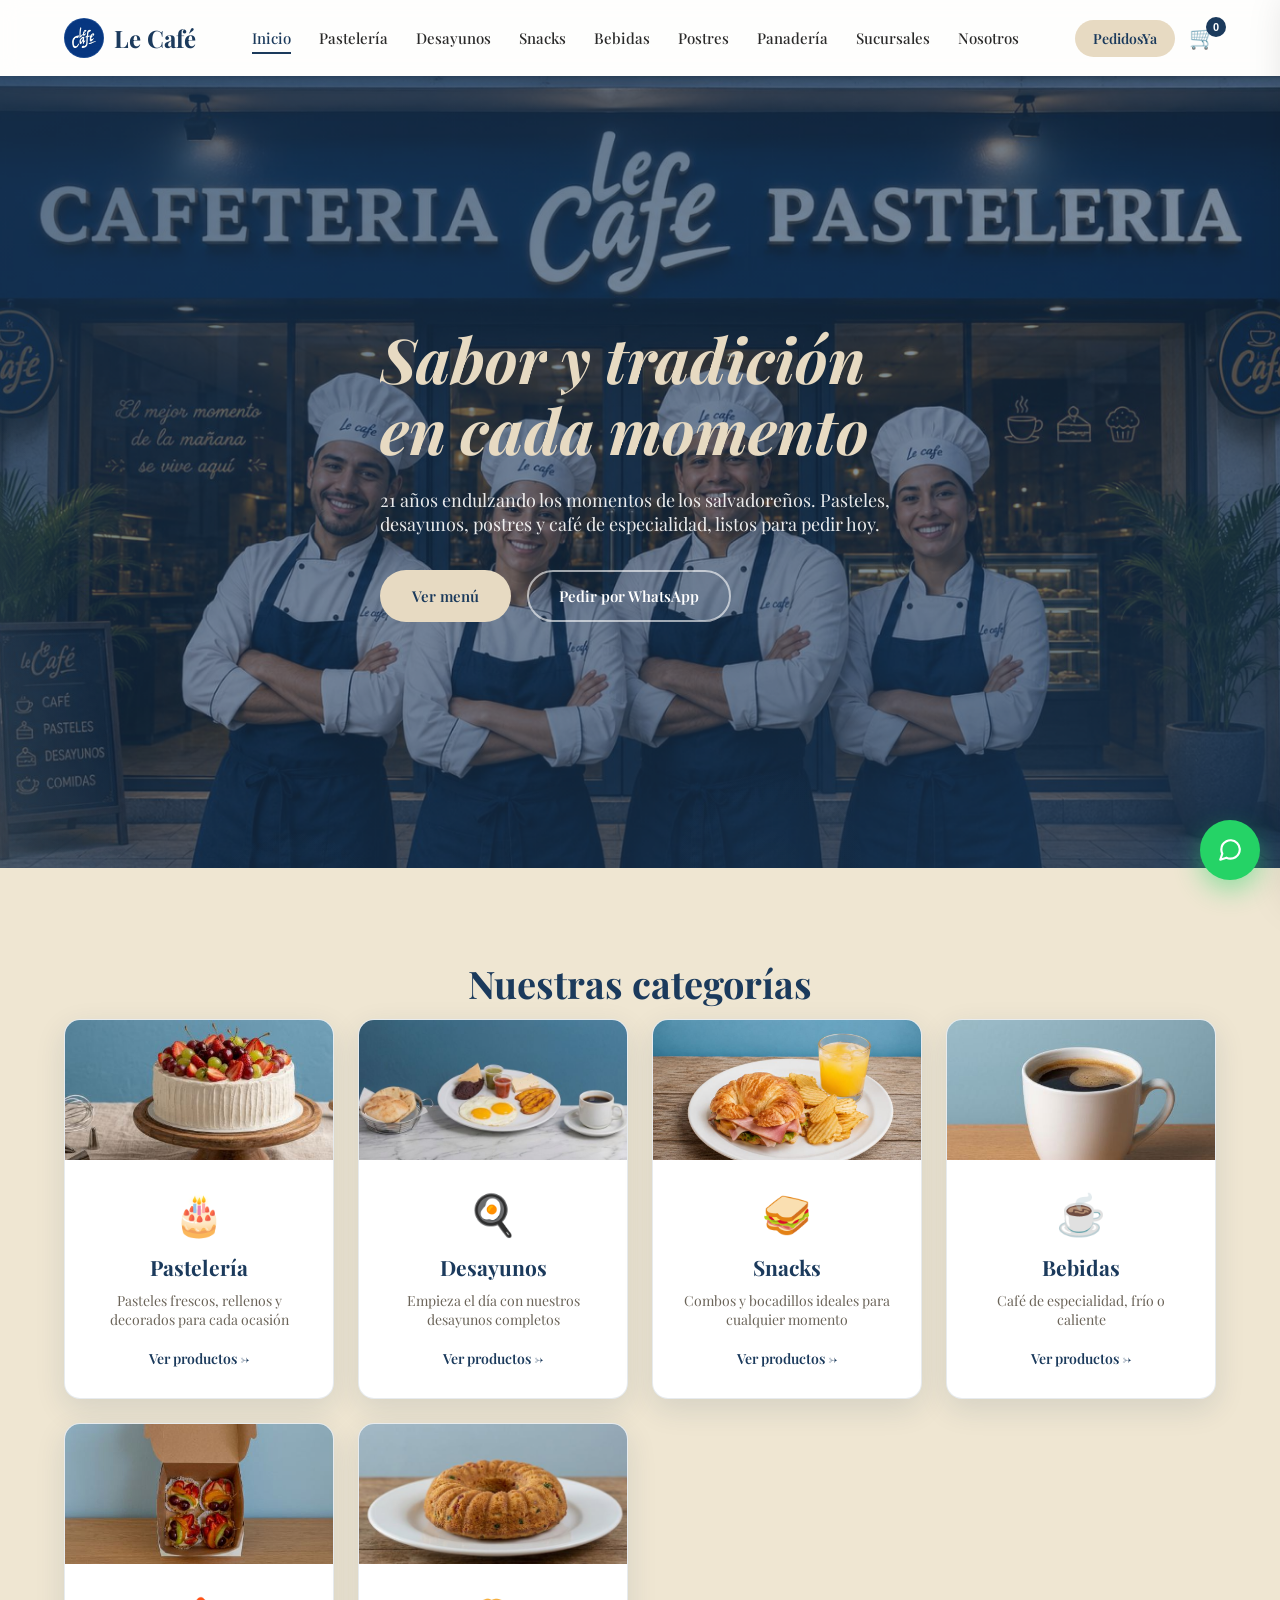
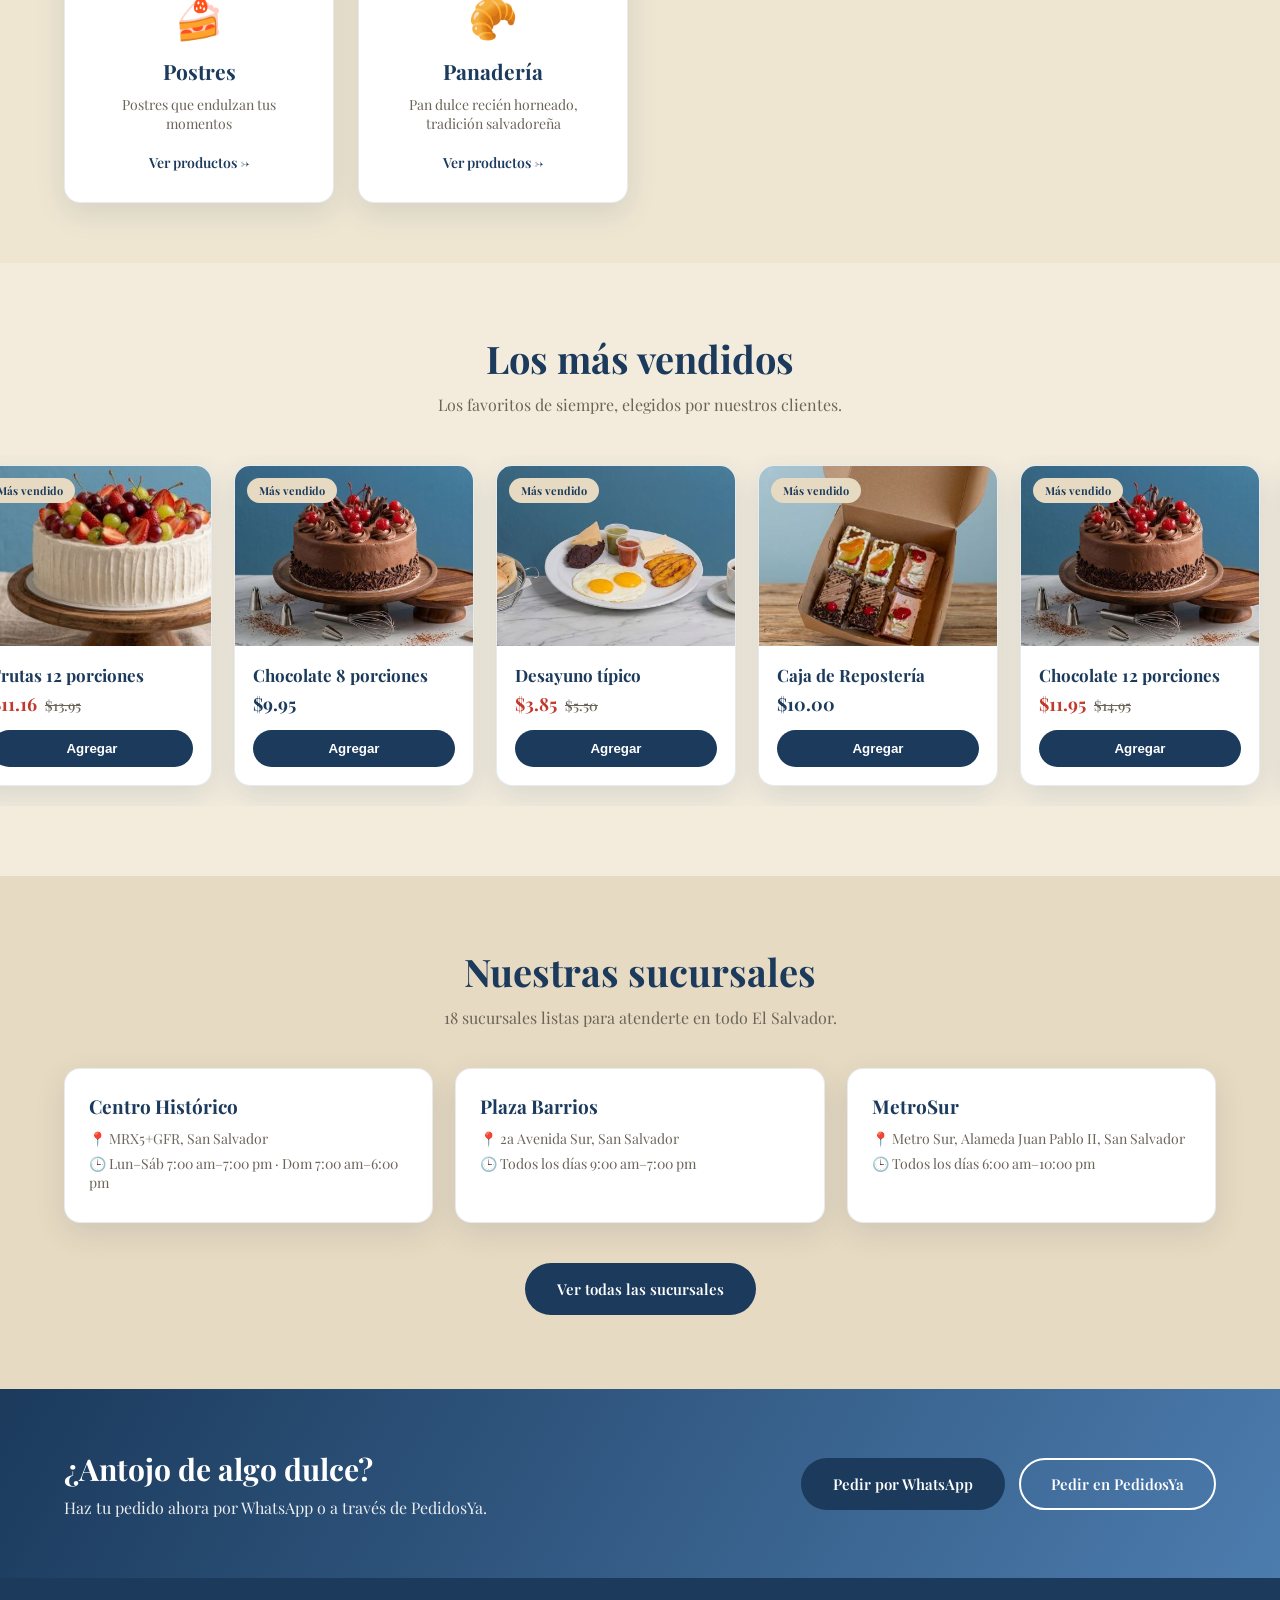
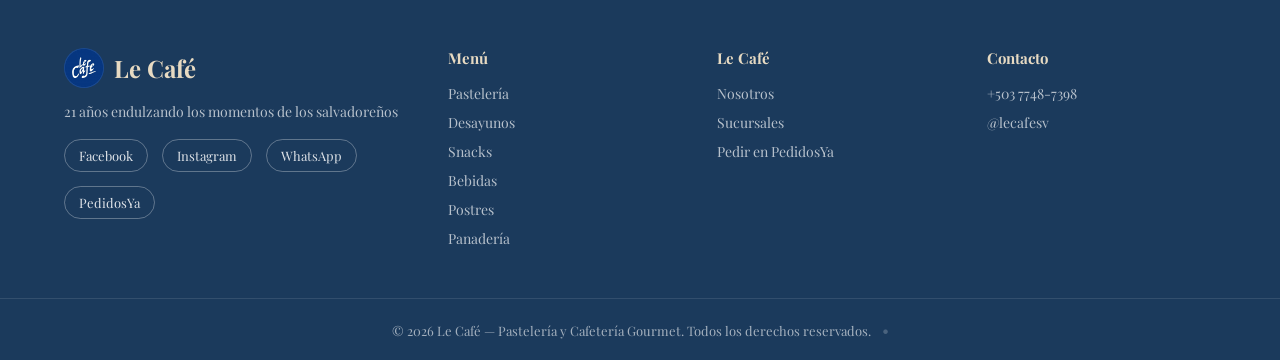
==== commit 1d6c0b4c: "Add files via upload" ====
--- a/docs/index.html
+++ b/docs/index.html
@@ -8,7 +8,7 @@
 <link rel="preconnect" href="https://fonts.googleapis.com">
 <link rel="preconnect" href="https://fonts.gstatic.com" crossorigin>
 <link href="https://fonts.googleapis.com/css2?family=Playfair+Display:wght@400;500;600;700;800&display=swap" rel="stylesheet">
-<link rel="stylesheet" href="assets/css/style.css?v=20260830-3">
+<link rel="stylesheet" href="assets/css/style.css?v=20260830-6">
 <link rel="icon" type="image/jpeg" href="assets/img/logo.jpg">
 <link rel="apple-touch-icon" href="assets/img/logo.jpg">
 <script>const WHATSAPP_NUMERO = '50377487398';</script>
@@ -75,7 +75,7 @@
 </aside>
 <div class="cart-overlay" id="cartOverlay"></div>
 <section class="hero">
-    <div class="hero-bg"></div>
+    <div class="hero-bg" style="background-image:linear-gradient(160deg,rgba(27,58,92,.75),rgba(27,58,92,.55) 55%,rgba(27,58,92,.75)),url(&#39;assets/img/inicio.jpg?v=20260830-6&#39;)"></div>
     <div class="container hero-content">
         <h1>Sabor y tradición<br>en cada <span>momento</span></h1>
         <p>21 años endulzando los momentos de los salvadoreños. Pasteles, desayunos, postres y café de especialidad, listos para pedir hoy.</p>
@@ -413,11 +413,12 @@
             </div>
         </div>
         <div class="footer-bottom">
-            <p>&copy; 2026 Le Café — Pastelería y Cafetería Gourmet. Todos los derechos reservados.</p>
+            <p>&copy; 2026 Le Café — Pastelería y Cafetería Gourmet. Todos los derechos reservados. <a href="panel/" class="admin-access-link" title="Panel" aria-label="Panel">&bull;</a></p>
         </div>
     </footer>
 
-<script src="assets/js/anim.js?v=20260830-3"></script>
-<script src="assets/js/main.js?v=20260830-3"></script>
+<script src="assets/js/data-render.js?v=20260830-6"></script>
+<script src="assets/js/anim.js?v=20260830-6"></script>
+<script src="assets/js/main.js?v=20260830-6"></script>
 </body>
 </html>
--- a/docs/assets/css/style.css
+++ b/docs/assets/css/style.css
@@ -302,6 +302,29 @@
     background-image: url('../img/hero-banner.jpg?v=2');
     background-size: cover;
     background-position: center;
+    position: relative;
+    overflow: hidden;
+    isolation: isolate;
+}
+/* Ken-burns lento sobre la foto de cabecera de cada página */
+.page-header::before {
+    content: '';
+    position: absolute; inset: -5%;
+    background-image: inherit;
+    background-size: cover;
+    background-position: center;
+    animation: kenBurns 20s ease-in-out infinite alternate;
+    z-index: -1;
+}
+/* Viñeta para que la foto se sienta art-directed y el sitio respire debajo */
+.page-header::after {
+    content: '';
+    position: absolute; inset: 0;
+    background: linear-gradient(180deg, rgba(27,58,92,.22) 0%, rgba(27,58,92,0) 42%, rgba(243,236,221,.35) 100%);
+}
+@keyframes kenBurns {
+    from { transform: scale(1.03) translate(0, 0); }
+    to   { transform: scale(1.13) translate(-1.6%, 1.2%); }
 }
 .sr-only {
     position: absolute; width: 1px; height: 1px; padding: 0; margin: -1px;
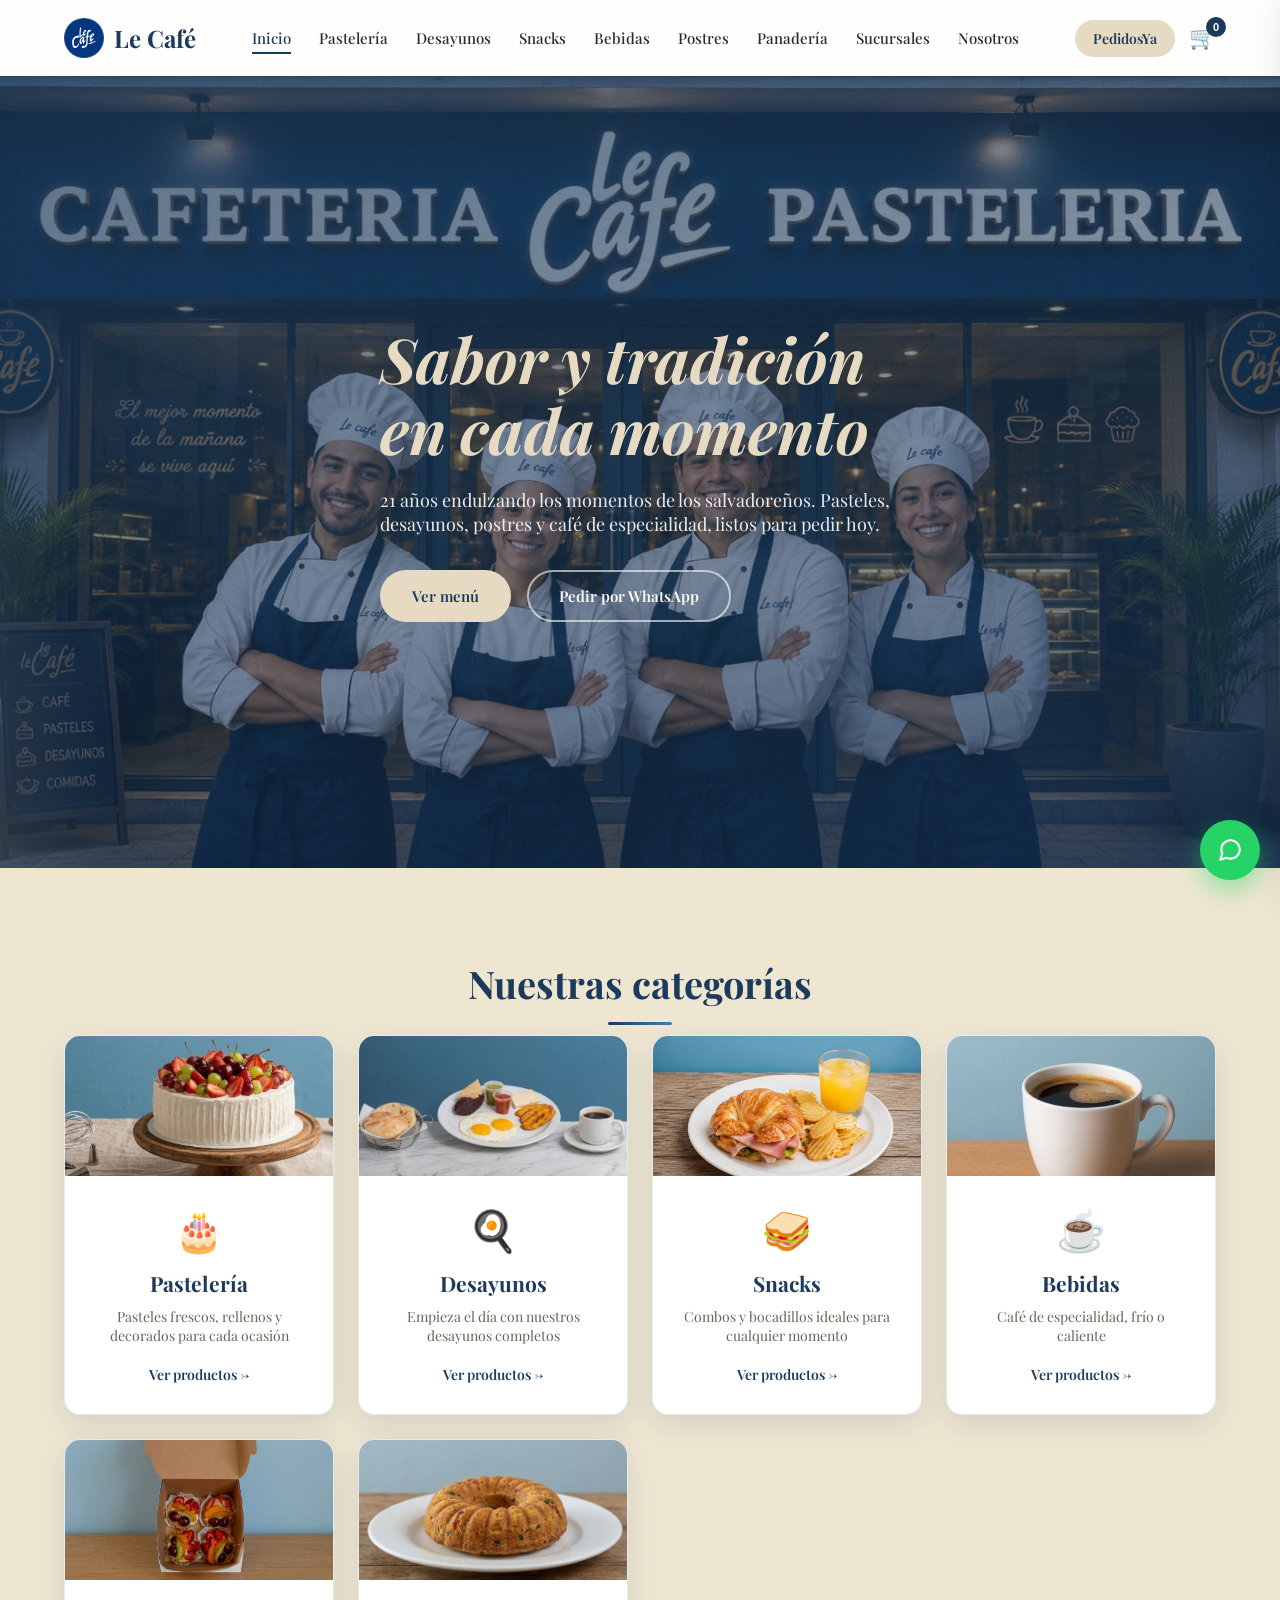
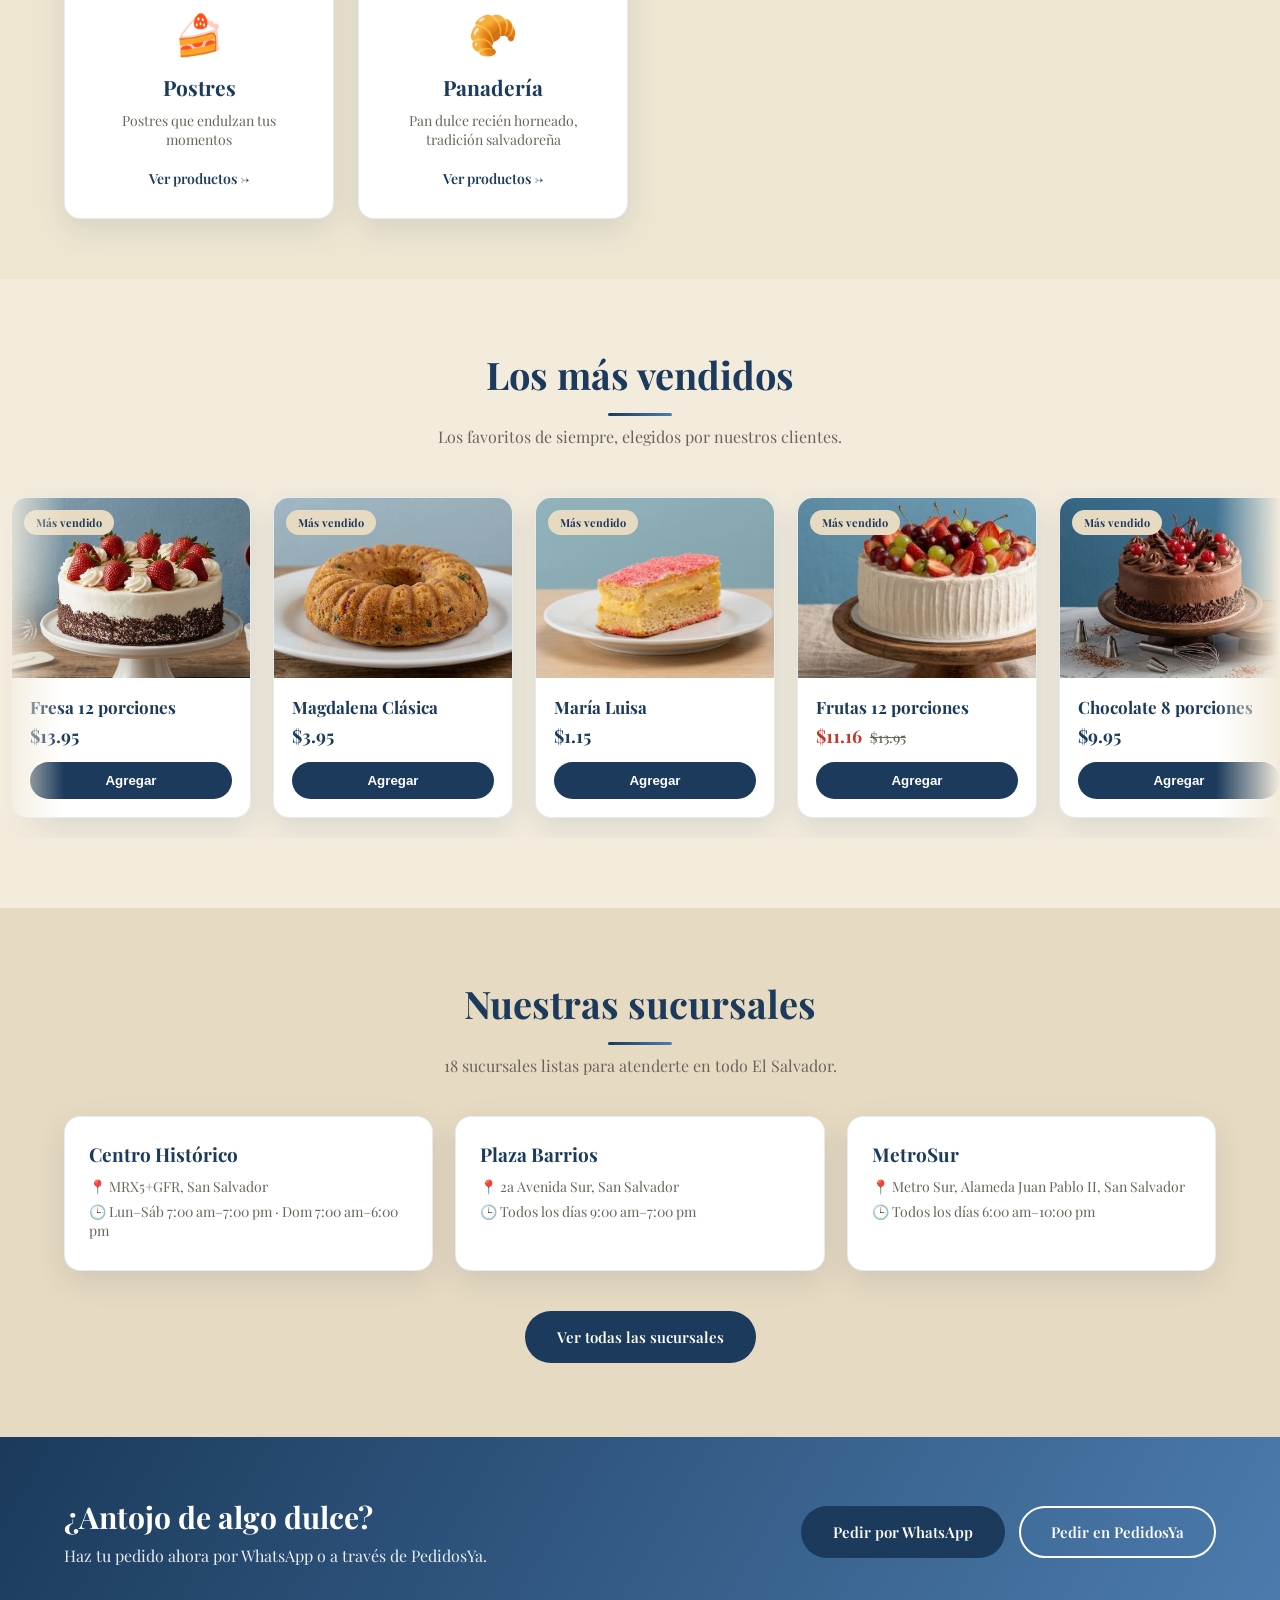
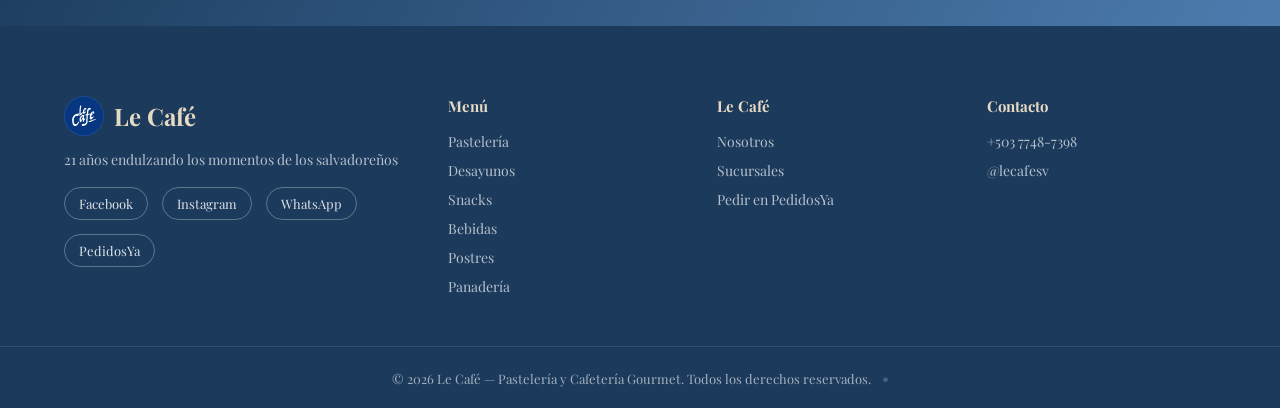
==== commit e057ad6d: "Add files via upload" ====
--- a/docs/index.html
+++ b/docs/index.html
@@ -8,7 +8,7 @@
 <link rel="preconnect" href="https://fonts.googleapis.com">
 <link rel="preconnect" href="https://fonts.gstatic.com" crossorigin>
 <link href="https://fonts.googleapis.com/css2?family=Playfair+Display:wght@400;500;600;700;800&display=swap" rel="stylesheet">
-<link rel="stylesheet" href="assets/css/style.css?v=20260830-6">
+<link rel="stylesheet" href="assets/css/style.css?v=20260830-8">
 <link rel="icon" type="image/jpeg" href="assets/img/logo.jpg">
 <link rel="apple-touch-icon" href="assets/img/logo.jpg">
 <script>const WHATSAPP_NUMERO = '50377487398';</script>
@@ -75,7 +75,7 @@
 </aside>
 <div class="cart-overlay" id="cartOverlay"></div>
 <section class="hero">
-    <div class="hero-bg" style="background-image:linear-gradient(160deg,rgba(27,58,92,.75),rgba(27,58,92,.55) 55%,rgba(27,58,92,.75)),url(&#39;assets/img/inicio.jpg?v=20260830-6&#39;)"></div>
+    <div class="hero-bg" style="background-image:linear-gradient(160deg,rgba(27,58,92,.75),rgba(27,58,92,.55) 55%,rgba(27,58,92,.75)),url(&#39;assets/img/inicio.jpg?v=20260830-8&#39;)"></div>
     <div class="container hero-content">
         <h1>Sabor y tradición<br>en cada <span>momento</span></h1>
         <p>21 años endulzando los momentos de los salvadoreños. Pasteles, desayunos, postres y café de especialidad, listos para pedir hoy.</p>
@@ -417,8 +417,8 @@
         </div>
     </footer>
 
-<script src="assets/js/data-render.js?v=20260830-6"></script>
-<script src="assets/js/anim.js?v=20260830-6"></script>
-<script src="assets/js/main.js?v=20260830-6"></script>
+<script src="assets/js/data-render.js?v=20260830-8"></script>
+<script src="assets/js/anim.js?v=20260830-8"></script>
+<script src="assets/js/main.js?v=20260830-8"></script>
 </body>
 </html>
--- a/docs/assets/css/style.css
+++ b/docs/assets/css/style.css
@@ -298,33 +298,24 @@
 
 /* ===== Categoria hero (paginas internas) ===== */
 .page-header {
-    height: 220px;
+    /* Banner completo, sin recortes: la caja tiene el mismo aspecto que la imagen */
+    aspect-ratio: 1600 / 685;
+    min-height: 170px;
+    max-height: 46vh;
+    background-color: #1e3a5f;            /* azul del banner: cubre cualquier borde */
     background-image: url('../img/hero-banner.jpg?v=2');
     background-size: cover;
     background-position: center;
+    background-repeat: no-repeat;
     position: relative;
     overflow: hidden;
     isolation: isolate;
 }
-/* Ken-burns lento sobre la foto de cabecera de cada página */
-.page-header::before {
-    content: '';
-    position: absolute; inset: -5%;
-    background-image: inherit;
-    background-size: cover;
-    background-position: center;
-    animation: kenBurns 20s ease-in-out infinite alternate;
-    z-index: -1;
-}
-/* Viñeta para que la foto se sienta art-directed y el sitio respire debajo */
+/* Transición suave del banner hacia el beige de la página */
 .page-header::after {
     content: '';
     position: absolute; inset: 0;
-    background: linear-gradient(180deg, rgba(27,58,92,.22) 0%, rgba(27,58,92,0) 42%, rgba(243,236,221,.35) 100%);
-}
-@keyframes kenBurns {
-    from { transform: scale(1.03) translate(0, 0); }
-    to   { transform: scale(1.13) translate(-1.6%, 1.2%); }
+    background: linear-gradient(180deg, rgba(27,58,92,0) 68%, var(--beige-claro) 100%);
 }
 .sr-only {
     position: absolute; width: 1px; height: 1px; padding: 0; margin: -1px;
@@ -548,7 +539,9 @@
 /* --- Hero: titular revelado por máscara, palabra por palabra --- */
 .hero-content h1 .hl-word {
     display: inline-block; overflow: hidden; vertical-align: top;
-    padding-bottom: .1em; margin-bottom: -.1em;
+    /* aire para ascendentes/descendentes e itálicas sin cambiar el layout */
+    padding: .16em .1em .34em .04em;
+    margin: -.16em -.1em -.34em -.04em;
 }
 .hero-content h1 .hl-word-in {
     display: inline-block; will-change: transform;
@@ -598,6 +591,68 @@
     animation: none !important; width: max-content;
 }
 .carousel-track-wrapper.carousel-draggable.is-grabbing .carousel-card { pointer-events: none; }
+
+/* ============================================================
+ * Capa de "espectáculo" — pulido visual (todo GPU, sin JS extra)
+ * ============================================================ */
+
+/* Carrusel: bordes que se desvanecen para que las tarjetas "salgan" del aire */
+.carousel-track-wrapper {
+    -webkit-mask-image: linear-gradient(90deg, transparent 0, #000 5%, #000 95%, transparent 100%);
+            mask-image: linear-gradient(90deg, transparent 0, #000 5%, #000 95%, transparent 100%);
+}
+
+/* Título de sección: filete que se dibuja al entrar en pantalla */
+.section-title { position: relative; padding-bottom: 16px; }
+.section-title::after {
+    content: ''; position: absolute; left: 50%; bottom: 0;
+    width: 64px; height: 3px; border-radius: 2px;
+    background: linear-gradient(90deg, var(--azul), var(--azul-suave));
+    transform: translateX(-50%) scaleX(0); transform-origin: center;
+    transition: transform .7s cubic-bezier(.16,1,.3,1) .15s;
+}
+.section-title.in-view::after,
+.section-title:not(.reveal)::after { transform: translateX(-50%) scaleX(1); }
+
+/* Tarjetas de categoría: brillo diagonal al pasar el cursor + elevación suave */
+.categoria-card { position: relative; }
+.categoria-card::after {
+    content: ''; position: absolute; inset: 0; z-index: 4; pointer-events: none;
+    background: linear-gradient(115deg, transparent 30%, rgba(255,255,255,.55) 48%, transparent 62%);
+    background-size: 250% 100%; background-position: 120% 0;
+    opacity: 0; transition: background-position .8s cubic-bezier(.16,1,.3,1), opacity .3s ease;
+    mix-blend-mode: overlay;
+}
+.categoria-card:hover { transform: translateY(-8px); }
+.categoria-card:hover::after { opacity: 1; background-position: -40% 0; }
+
+/* Botones: reflejo que cruza al pasar el cursor */
+.btn { position: relative; overflow: hidden; }
+.btn::after {
+    content: ''; position: absolute; top: 0; left: -60%; width: 45%; height: 100%;
+    background: linear-gradient(100deg, transparent, rgba(255,255,255,.35), transparent);
+    transform: skewX(-18deg); transition: left .55s cubic-bezier(.16,1,.3,1);
+    pointer-events: none;
+}
+.btn:hover::after { left: 130%; }
+
+/* Hero: viñeta cinematográfica + grano de película sobre la foto */
+.hero::before {
+    content: ''; position: absolute; inset: 0; z-index: 1; pointer-events: none;
+    background:
+        radial-gradient(120% 90% at 50% 25%, transparent 40%, rgba(11,22,38,.45) 100%),
+        linear-gradient(180deg, transparent 55%, rgba(243,236,221,.14) 100%),
+        url("data:image/svg+xml,%3Csvg xmlns='http://www.w3.org/2000/svg' width='140' height='140'%3E%3Cfilter id='n'%3E%3CfeTurbulence type='fractalNoise' baseFrequency='0.85' numOctaves='2' stitchTiles='stitch'/%3E%3C/filter%3E%3Crect width='100%25' height='100%25' filter='url(%23n)' opacity='0.4'/%3E%3C/svg%3E");
+    background-size: cover, cover, 140px 140px;
+    mix-blend-mode: soft-light;
+    opacity: .9;
+}
+.hero-content { position: relative; z-index: 3; }
+
+@media (prefers-reduced-motion: reduce) {
+    .section-title::after { transition: none; transform: translateX(-50%) scaleX(1); }
+    .categoria-card::after, .btn::after { display: none; }
+}
 
 /* --- "Agregar": la foto vuela al carrito --- */
 .fly-clone {
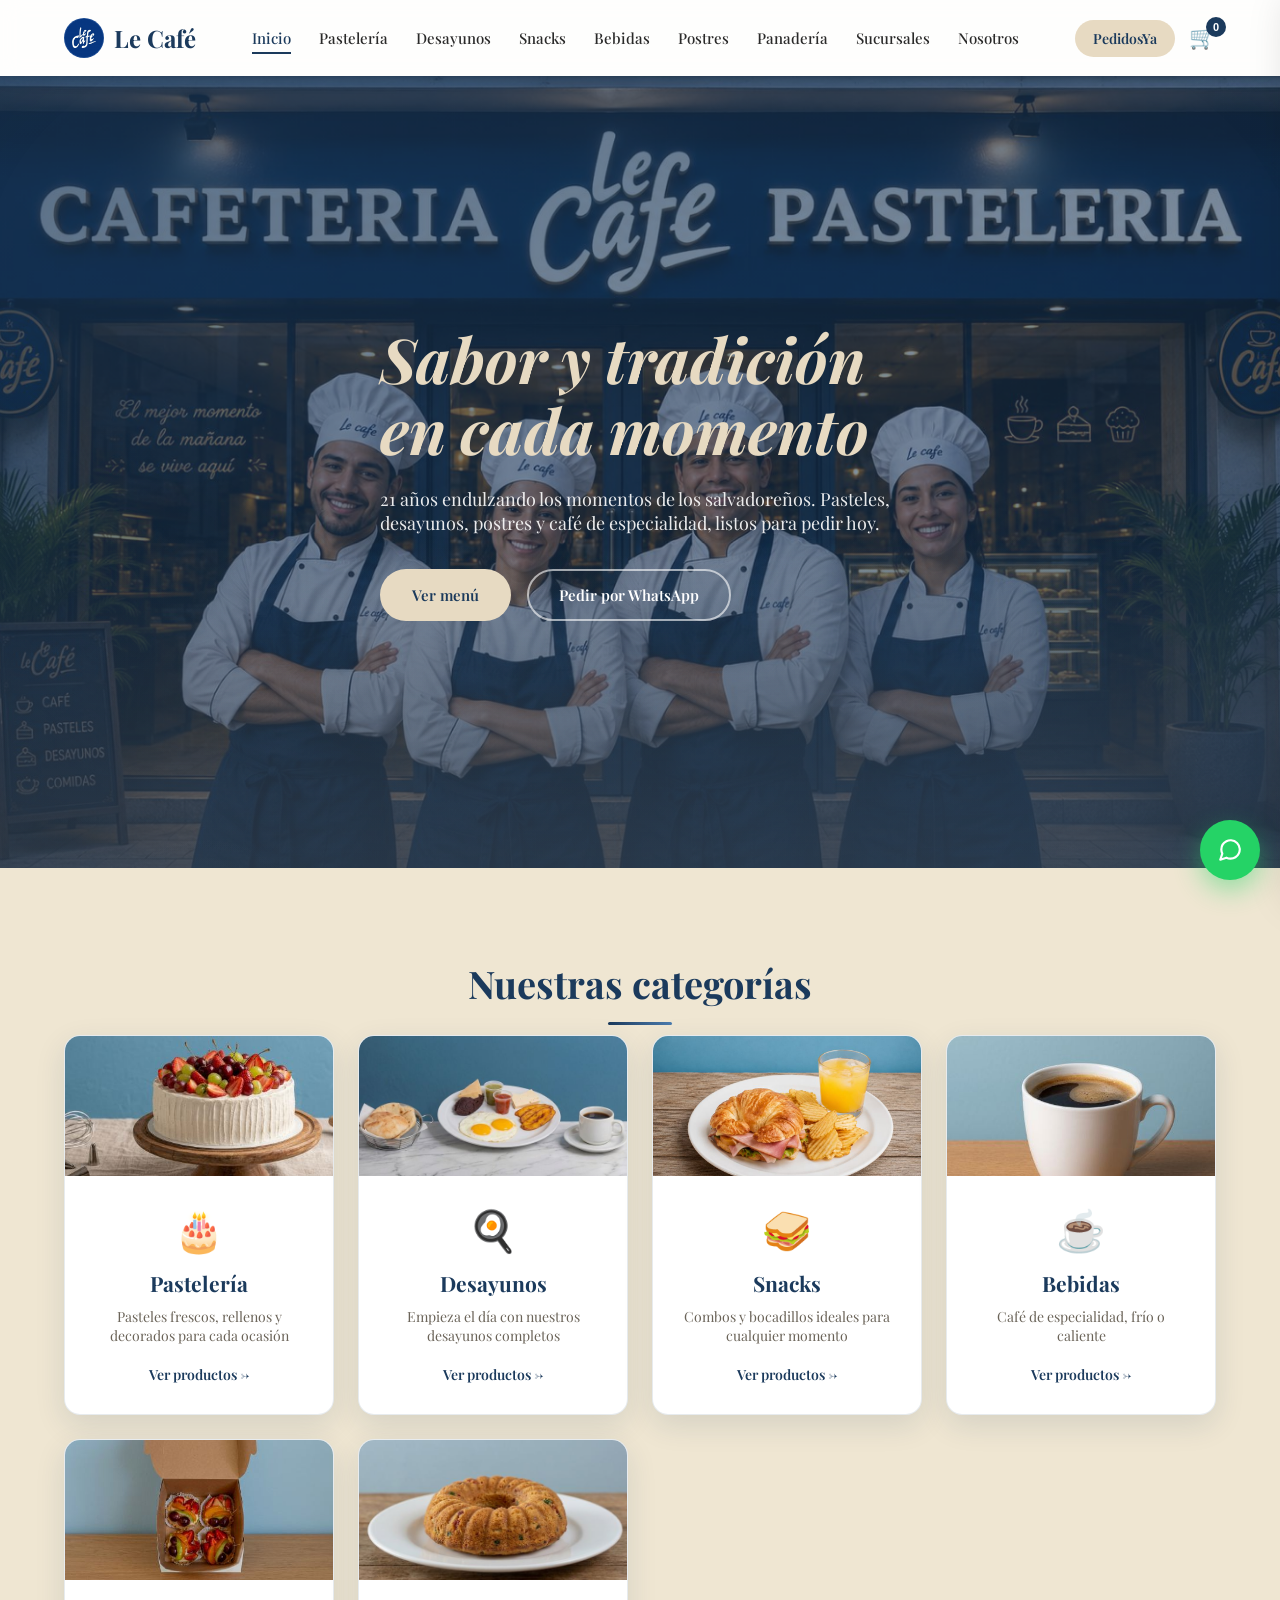
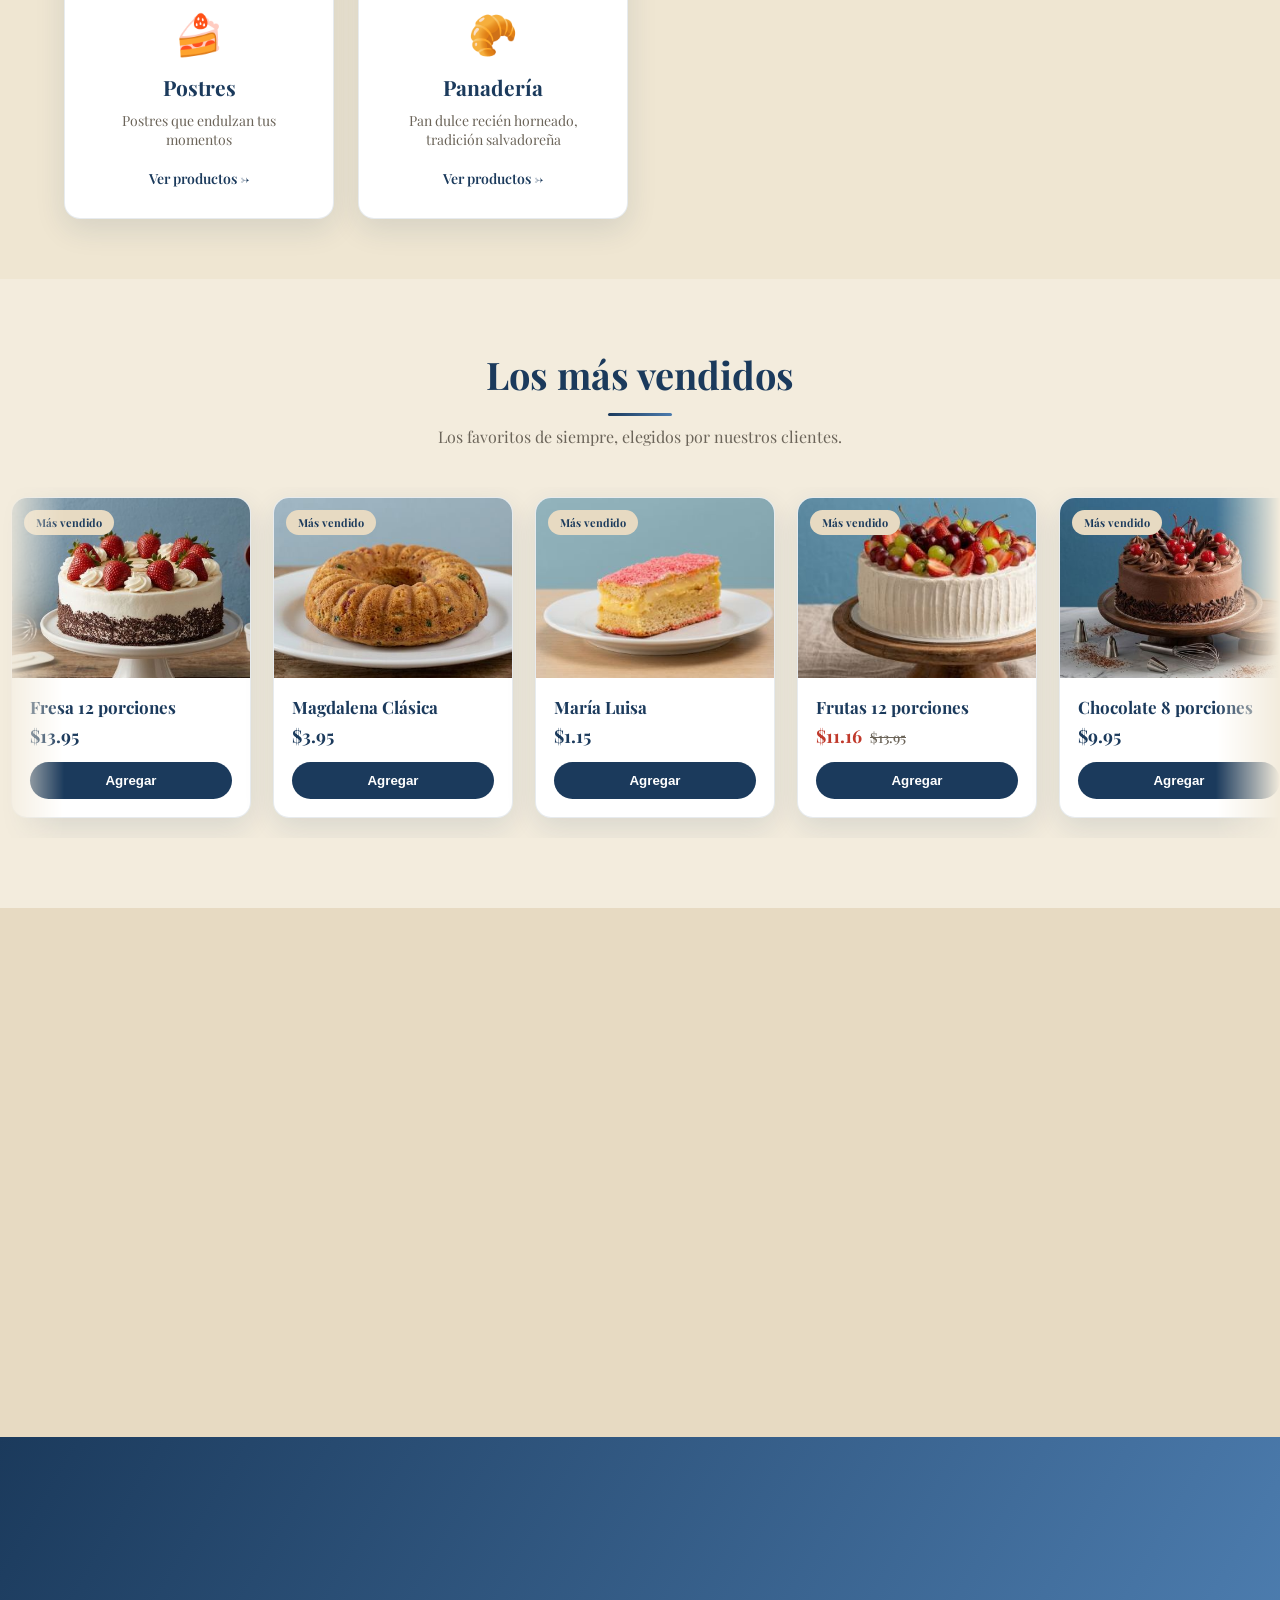
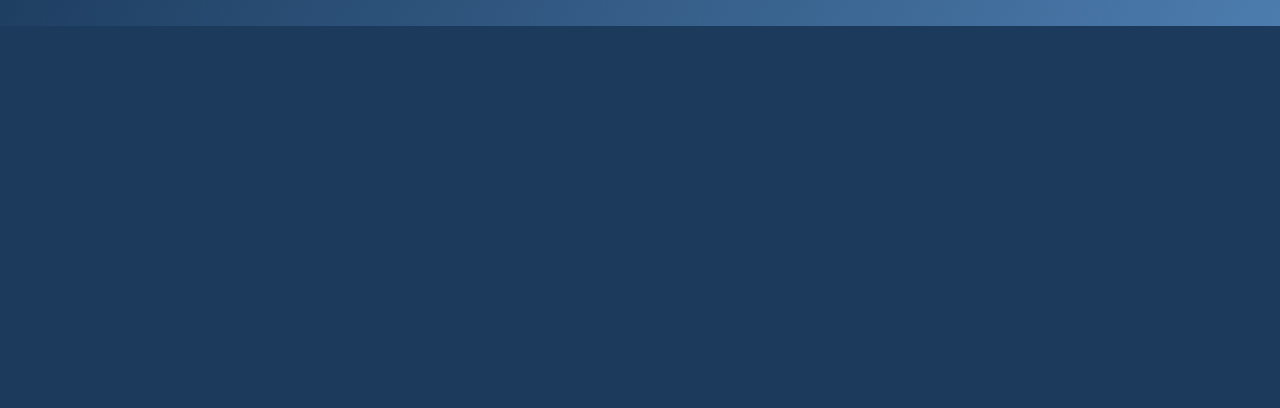
==== commit ab6d1f9d: "Add files via upload" ====
--- a/docs/index.html
+++ b/docs/index.html
@@ -8,7 +8,7 @@
 <link rel="preconnect" href="https://fonts.googleapis.com">
 <link rel="preconnect" href="https://fonts.gstatic.com" crossorigin>
 <link href="https://fonts.googleapis.com/css2?family=Playfair+Display:wght@400;500;600;700;800&display=swap" rel="stylesheet">
-<link rel="stylesheet" href="assets/css/style.css?v=20260830-8">
+<link rel="stylesheet" href="assets/css/style.css?v=20260830-9">
 <link rel="icon" type="image/jpeg" href="assets/img/logo.jpg">
 <link rel="apple-touch-icon" href="assets/img/logo.jpg">
 <script>const WHATSAPP_NUMERO = '50377487398';</script>
@@ -75,7 +75,7 @@
 </aside>
 <div class="cart-overlay" id="cartOverlay"></div>
 <section class="hero">
-    <div class="hero-bg" style="background-image:linear-gradient(160deg,rgba(27,58,92,.75),rgba(27,58,92,.55) 55%,rgba(27,58,92,.75)),url(&#39;assets/img/inicio.jpg?v=20260830-8&#39;)"></div>
+    <div class="hero-bg" style="background-image:linear-gradient(160deg,rgba(27,58,92,.75),rgba(27,58,92,.55) 55%,rgba(27,58,92,.75)),url(&#39;assets/img/inicio.jpg?v=20260830-9&#39;)"></div>
     <div class="container hero-content">
         <h1>Sabor y tradición<br>en cada <span>momento</span></h1>
         <p>21 años endulzando los momentos de los salvadoreños. Pasteles, desayunos, postres y café de especialidad, listos para pedir hoy.</p>
@@ -417,8 +417,8 @@
         </div>
     </footer>
 
-<script src="assets/js/data-render.js?v=20260830-8"></script>
-<script src="assets/js/anim.js?v=20260830-8"></script>
-<script src="assets/js/main.js?v=20260830-8"></script>
+<script src="assets/js/data-render.js?v=20260830-9"></script>
+<script src="assets/js/anim.js?v=20260830-9"></script>
+<script src="assets/js/main.js?v=20260830-9"></script>
 </body>
 </html>
--- a/docs/assets/css/style.css
+++ b/docs/assets/css/style.css
@@ -177,11 +177,10 @@
 
 /* ===== Reveal on scroll ===== */
 .reveal {
-    opacity: 0; transform: translateY(34px);
-    transition: opacity .8s cubic-bezier(.16,1,.3,1), transform .8s cubic-bezier(.16,1,.3,1);
-    will-change: opacity, transform;
-}
-.reveal.in-view { opacity: 1; transform: none; will-change: auto; }
+    opacity: 0; transform: translateY(28px);
+    transition: opacity .6s cubic-bezier(.16,1,.3,1), transform .6s cubic-bezier(.16,1,.3,1);
+}
+.reveal.in-view { opacity: 1; transform: none; }
 [data-reveal="left"]  { opacity: 0; transform: translateX(-44px); transition: opacity .8s cubic-bezier(.16,1,.3,1), transform .8s cubic-bezier(.16,1,.3,1); }
 [data-reveal="right"] { opacity: 0; transform: translateX(44px);  transition: opacity .8s cubic-bezier(.16,1,.3,1), transform .8s cubic-bezier(.16,1,.3,1); }
 [data-reveal="scale"] { opacity: 0; transform: scale(.9);          transition: opacity .8s cubic-bezier(.16,1,.3,1), transform .8s cubic-bezier(.16,1,.3,1); }
@@ -298,24 +297,19 @@
 
 /* ===== Categoria hero (paginas internas) ===== */
 .page-header {
-    /* Banner completo, sin recortes: la caja tiene el mismo aspecto que la imagen */
-    aspect-ratio: 1600 / 685;
-    min-height: 170px;
-    max-height: 46vh;
-    background-color: #1e3a5f;            /* azul del banner: cubre cualquier borde */
+    height: 220px;
+    background-color: #1e3a5f;
     background-image: url('../img/hero-banner.jpg?v=2');
     background-size: cover;
-    background-position: center;
+    background-position: center 28%;
     background-repeat: no-repeat;
     position: relative;
     overflow: hidden;
-    isolation: isolate;
-}
-/* Transición suave del banner hacia el beige de la página */
+}
 .page-header::after {
     content: '';
     position: absolute; inset: 0;
-    background: linear-gradient(180deg, rgba(27,58,92,0) 68%, var(--beige-claro) 100%);
+    background: linear-gradient(180deg, rgba(27,58,92,0) 72%, var(--beige-claro) 100%);
 }
 .sr-only {
     position: absolute; width: 1px; height: 1px; padding: 0; margin: -1px;
@@ -544,8 +538,8 @@
     margin: -.16em -.1em -.34em -.04em;
 }
 .hero-content h1 .hl-word-in {
-    display: inline-block; will-change: transform;
-    transition: transform .95s cubic-bezier(.16,1,.3,1), opacity .7s ease;
+    display: inline-block;
+    transition: transform .8s cubic-bezier(.16,1,.3,1), opacity .6s ease;
 }
 html.anim-on .hero:not(.hero-ready) .hl-word-in {
     transform: translateY(115%) rotate(5deg); opacity: 0;
@@ -559,25 +553,12 @@
     opacity: 0; transform: translateY(26px);
 }
 
-/* --- Barrido de luz cálida sobre el hero --- */
-.hero::after {
-    content: ''; position: absolute; inset: 0; z-index: 1; pointer-events: none;
-    background: linear-gradient(74deg, transparent 32%, rgba(255,241,216,.17) 49%, transparent 65%);
-    transform: translateX(-65%);
-}
-html.anim-on .hero.hero-ready::after { animation: heroSweep 8s ease-in-out 1.2s infinite; }
-@keyframes heroSweep {
-    0% { transform: translateX(-65%); }
-    50%, 100% { transform: translateX(65%); }
-}
-
 /* --- Vapor (canvas) --- */
 .hero-steam {
     position: absolute; inset: 0; z-index: 1; pointer-events: none;
-    mix-blend-mode: screen; opacity: .85;
+    mix-blend-mode: screen; opacity: .8;
 }
 .hero-bg { will-change: transform; }
-.hero-content { will-change: transform; }
 
 /* --- Carrusel arrastrable --- */
 .carousel-track-wrapper.carousel-draggable {
@@ -618,10 +599,9 @@
 .categoria-card { position: relative; }
 .categoria-card::after {
     content: ''; position: absolute; inset: 0; z-index: 4; pointer-events: none;
-    background: linear-gradient(115deg, transparent 30%, rgba(255,255,255,.55) 48%, transparent 62%);
+    background: linear-gradient(115deg, transparent 34%, rgba(255,255,255,.4) 48%, transparent 60%);
     background-size: 250% 100%; background-position: 120% 0;
-    opacity: 0; transition: background-position .8s cubic-bezier(.16,1,.3,1), opacity .3s ease;
-    mix-blend-mode: overlay;
+    opacity: 0; transition: background-position .7s cubic-bezier(.16,1,.3,1), opacity .3s ease;
 }
 .categoria-card:hover { transform: translateY(-8px); }
 .categoria-card:hover::after { opacity: 1; background-position: -40% 0; }
@@ -636,22 +616,29 @@
 }
 .btn:hover::after { left: 130%; }
 
-/* Hero: viñeta cinematográfica + grano de película sobre la foto */
+/* Hero: viñeta cinematográfica ligera (sin blend, barato) */
 .hero::before {
     content: ''; position: absolute; inset: 0; z-index: 1; pointer-events: none;
     background:
-        radial-gradient(120% 90% at 50% 25%, transparent 40%, rgba(11,22,38,.45) 100%),
-        linear-gradient(180deg, transparent 55%, rgba(243,236,221,.14) 100%),
-        url("data:image/svg+xml,%3Csvg xmlns='http://www.w3.org/2000/svg' width='140' height='140'%3E%3Cfilter id='n'%3E%3CfeTurbulence type='fractalNoise' baseFrequency='0.85' numOctaves='2' stitchTiles='stitch'/%3E%3C/filter%3E%3Crect width='100%25' height='100%25' filter='url(%23n)' opacity='0.4'/%3E%3C/svg%3E");
-    background-size: cover, cover, 140px 140px;
-    mix-blend-mode: soft-light;
-    opacity: .9;
+        radial-gradient(120% 90% at 50% 22%, transparent 42%, rgba(11,22,38,.42) 100%),
+        linear-gradient(180deg, transparent 58%, rgba(243,236,221,.16) 100%);
 }
 .hero-content { position: relative; z-index: 3; }
 
 @media (prefers-reduced-motion: reduce) {
     .section-title::after { transition: none; transform: translateX(-50%) scaleX(1); }
     .categoria-card::after, .btn::after { display: none; }
+}
+
+/* Rendimiento: no pintar secciones fuera de pantalla hasta que hagan falta */
+.destacados-section,
+.sucursales-preview,
+.cta-banner,
+.nosotros-body,
+.resenas-section,
+.site-footer {
+    content-visibility: auto;
+    contain-intrinsic-size: auto 500px;
 }
 
 /* --- "Agregar": la foto vuela al carrito --- */
@@ -696,14 +683,6 @@
 }
 .site-header.is-scrolled .logo-icon { transform: scale(.92); }
 .logo-icon { transition: transform .3s cubic-bezier(.16,1,.3,1); }
-
-/* --- Transición entre páginas (View Transitions API) --- */
-@media (prefers-reduced-motion: no-preference) {
-    ::view-transition-old(root) { animation: vtOut .32s ease both; }
-    ::view-transition-new(root) { animation: vtIn .42s cubic-bezier(.16,1,.3,1) both; }
-}
-@keyframes vtOut { to { opacity: 0; transform: translateY(-10px); } }
-@keyframes vtIn { from { opacity: 0; transform: translateY(16px); } }
 
 /* ===== Responsive ===== */
 @media (max-width: 900px) {
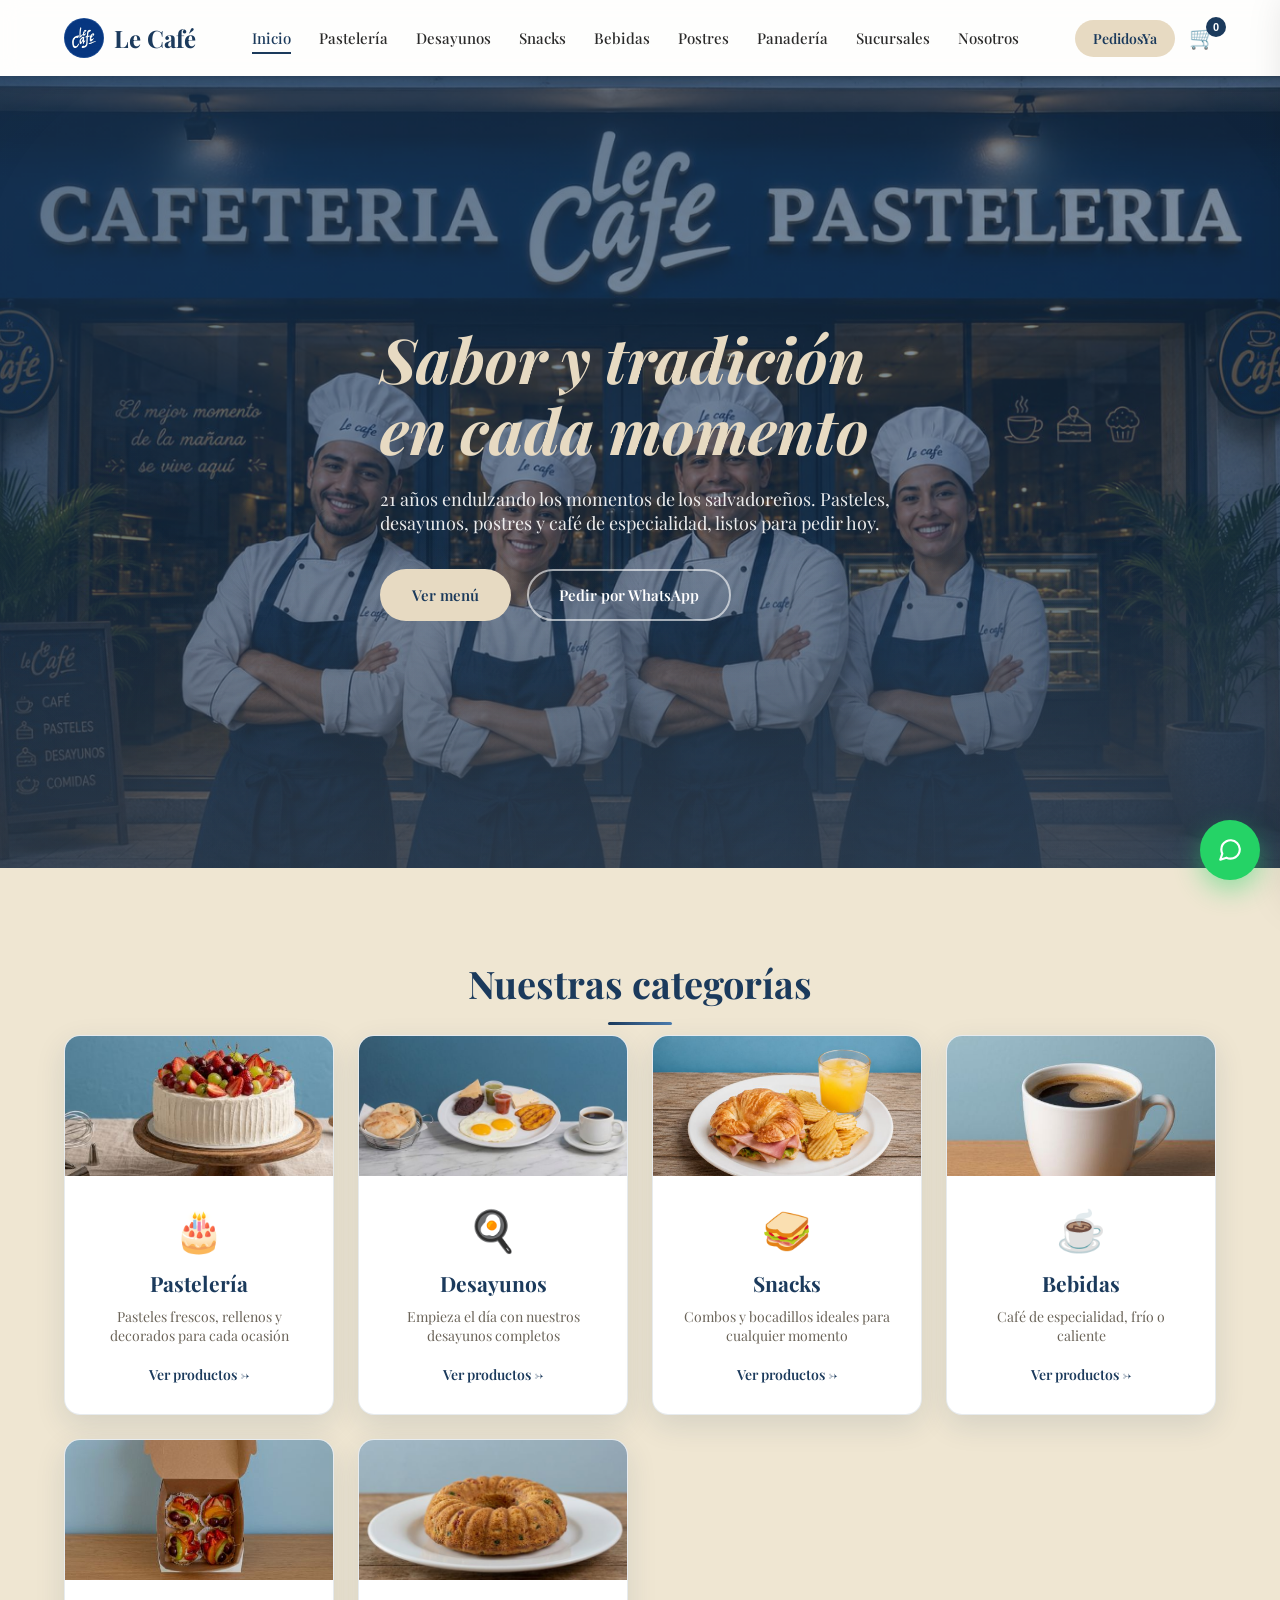
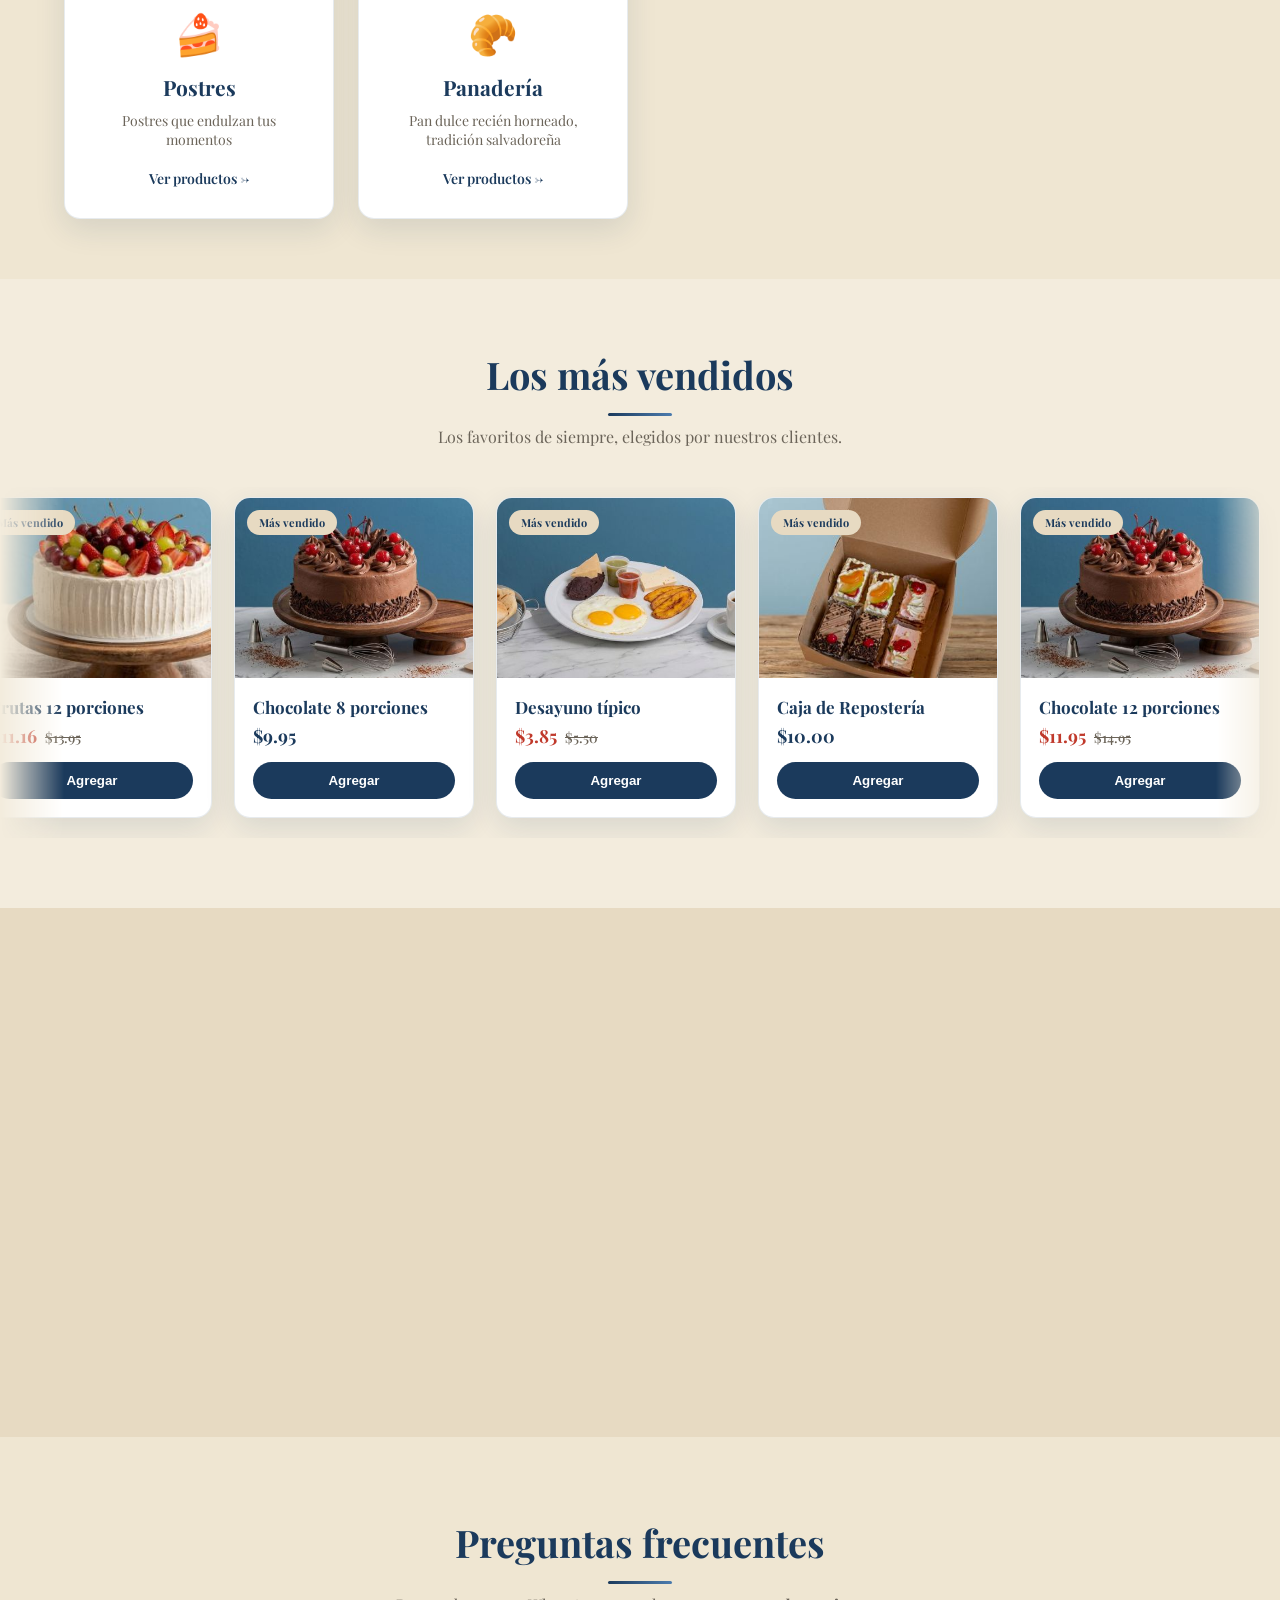
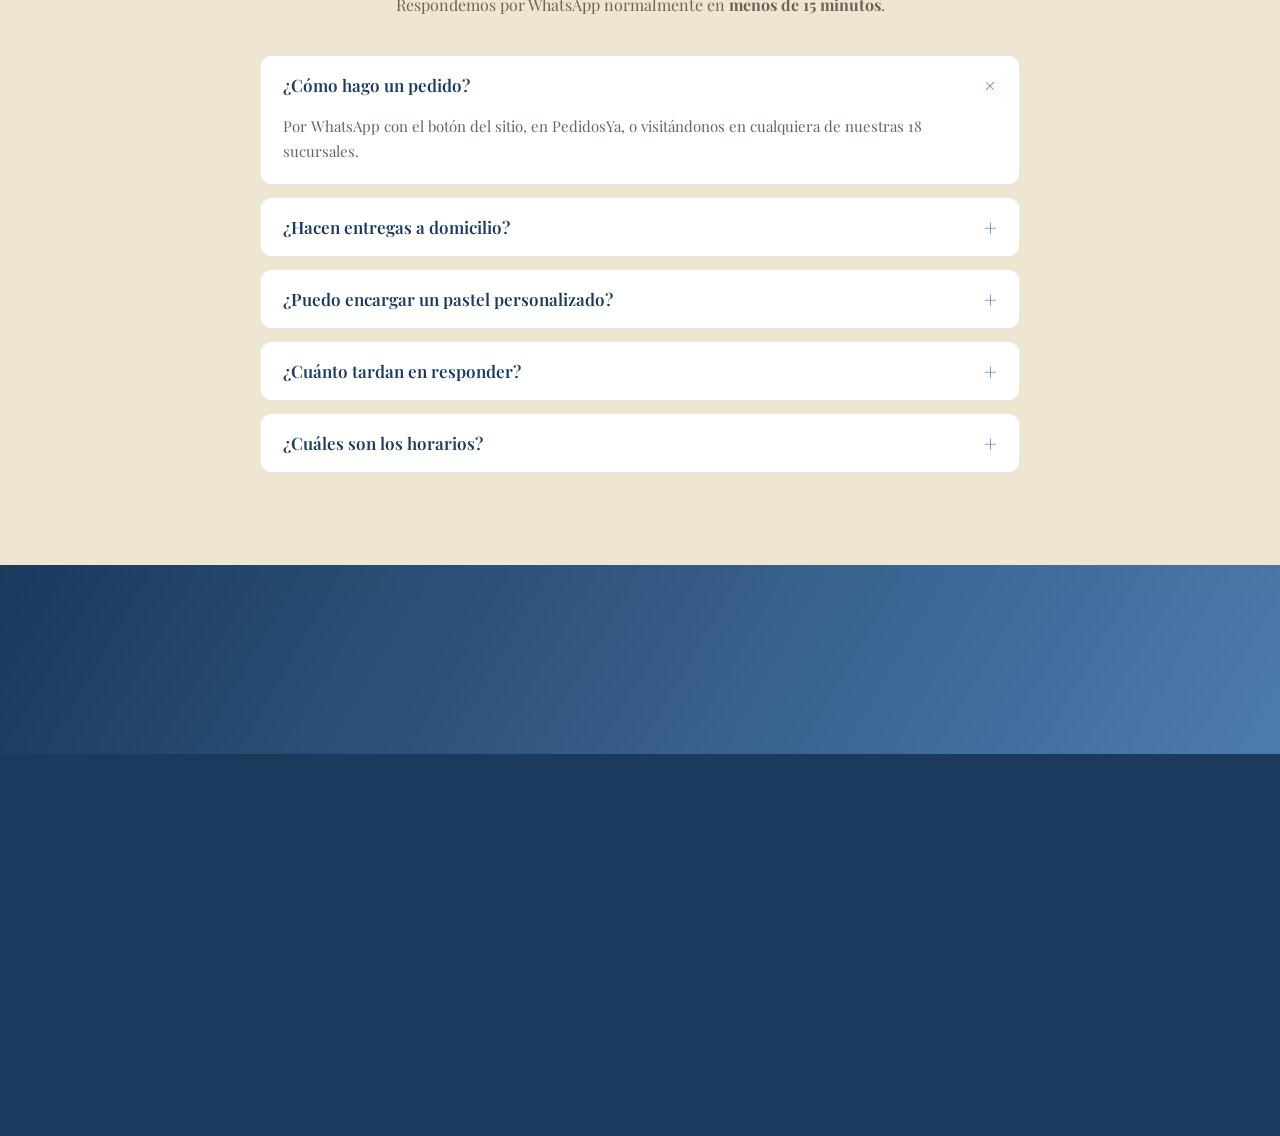
==== commit 1133eed9: "Add files via upload" ====
--- a/docs/index.html
+++ b/docs/index.html
@@ -4,14 +4,31 @@
 <meta charset="UTF-8">
 <meta name="viewport" content="width=device-width, initial-scale=1.0, viewport-fit=cover">
 <title>Inicio | Le Café</title>
-<meta name="description" content="Le Café — Pastelería y Cafetería Gourmet. Desayunos, pasteles, postres y café de especialidad. Pide en línea, por WhatsApp o PedidosYa.">
+<meta name="description" content="Le Café: 21 años de pastelería y cafetería gourmet en El Salvador. Pasteles, desayunos, postres, pan dulce y café de especialidad. Pide por WhatsApp o PedidosYa.">
 <link rel="preconnect" href="https://fonts.googleapis.com">
 <link rel="preconnect" href="https://fonts.gstatic.com" crossorigin>
 <link href="https://fonts.googleapis.com/css2?family=Playfair+Display:wght@400;500;600;700;800&display=swap" rel="stylesheet">
-<link rel="stylesheet" href="assets/css/style.css?v=20260830-9">
+<link rel="stylesheet" href="assets/css/style.css?v=20260830-10">
 <link rel="icon" type="image/jpeg" href="assets/img/logo.jpg">
 <link rel="apple-touch-icon" href="assets/img/logo.jpg">
 <script>const WHATSAPP_NUMERO = '50377487398';</script>
+<link rel="canonical" href="https://edwinmarmol503-a11y.github.io/Le-Caf-/">
+<meta name="robots" content="index,follow">
+<meta property="og:type" content="website">
+<meta property="og:site_name" content="Le Café">
+<meta property="og:locale" content="es_SV">
+<meta property="og:title" content="Inicio | Le Café">
+<meta property="og:description" content="Le Café: 21 años de pastelería y cafetería gourmet en El Salvador. Pasteles, desayunos, postres, pan dulce y café de especialidad. Pide por WhatsApp o PedidosYa.">
+<meta property="og:url" content="https://edwinmarmol503-a11y.github.io/Le-Caf-/">
+<meta property="og:image" content="https://edwinmarmol503-a11y.github.io/Le-Caf-/assets/img/og.jpg?v=20260830-10">
+<meta property="og:image:width" content="1200">
+<meta property="og:image:height" content="630">
+<meta name="twitter:card" content="summary_large_image">
+<meta name="twitter:title" content="Inicio | Le Café">
+<meta name="twitter:description" content="Le Café: 21 años de pastelería y cafetería gourmet en El Salvador. Pasteles, desayunos, postres, pan dulce y café de especialidad. Pide por WhatsApp o PedidosYa.">
+<meta name="twitter:image" content="https://edwinmarmol503-a11y.github.io/Le-Caf-/assets/img/og.jpg?v=20260830-10">
+<script type="application/ld+json">{"@context":"https://schema.org","@type":"Bakery","name":"Le Café","description":"Pastelería y cafetería gourmet con 21 años de trayectoria y 18 sucursales en El Salvador.","url":"https://edwinmarmol503-a11y.github.io/Le-Caf-/","logo":"https://edwinmarmol503-a11y.github.io/Le-Caf-/assets/img/logo.jpg","image":"https://edwinmarmol503-a11y.github.io/Le-Caf-/assets/img/og.jpg?v=20260830-10","telephone":"+503 7748-7398","priceRange":"$","servesCuisine":["Pastelería","Café","Desayunos","Postres"],"address":{"@type":"PostalAddress","streetAddress":"San Jacinto","addressLocality":"San Salvador","addressCountry":"SV"},"geo":{"@type":"GeoCoordinates","latitude":13.685,"longitude":-89.1913},"openingHours":"Mo-Su 07:00-20:00","sameAs":["https://www.facebook.com/lecafesv/","https://www.instagram.com/lecafesv/"],"hasMenu":"https://edwinmarmol503-a11y.github.io/Le-Caf-/","aggregateRating":{"@type":"AggregateRating","ratingValue":"4.67","reviewCount":"217"}}</script>
+<script type="application/ld+json">{"@context":"https://schema.org","@type":"FAQPage","mainEntity":[{"@type":"Question","name":"¿Cómo hago un pedido?","acceptedAnswer":{"@type":"Answer","text":"Por WhatsApp con el botón del sitio, en PedidosYa, o visitándonos en cualquiera de nuestras 18 sucursales."}},{"@type":"Question","name":"¿Hacen entregas a domicilio?","acceptedAnswer":{"@type":"Answer","text":"Sí, a través de PedidosYa. Para pedidos por WhatsApp coordinamos el retiro en la sucursal más cercana o la entrega según disponibilidad."}},{"@type":"Question","name":"¿Puedo encargar un pastel personalizado?","acceptedAnswer":{"@type":"Answer","text":"Sí. Escríbenos por WhatsApp con la fecha, el tamaño (8, 12 o 25 porciones), el sabor y la dedicatoria. Recomendamos pedir con al menos 24 horas de anticipación."}},{"@type":"Question","name":"¿Cuánto tardan en responder?","acceptedAnswer":{"@type":"Answer","text":"Respondemos los mensajes de WhatsApp normalmente en menos de 15 minutos dentro del horario de atención."}},{"@type":"Question","name":"¿Cuáles son los horarios?","acceptedAnswer":{"@type":"Answer","text":"Varían según la sucursal. Puedes ver el horario de cada una en la página de Sucursales."}}]}</script>
 </head>
 <body>
 
@@ -75,7 +92,7 @@
 </aside>
 <div class="cart-overlay" id="cartOverlay"></div>
 <section class="hero">
-    <div class="hero-bg" style="background-image:linear-gradient(160deg,rgba(27,58,92,.75),rgba(27,58,92,.55) 55%,rgba(27,58,92,.75)),url(&#39;assets/img/inicio.jpg?v=20260830-9&#39;)"></div>
+    <div class="hero-bg" style="background-image:linear-gradient(160deg,rgba(27,58,92,.75),rgba(27,58,92,.55) 55%,rgba(27,58,92,.75)),url(&#39;assets/img/inicio.jpg?v=20260830-10&#39;)"></div>
     <div class="container hero-content">
         <h1>Sabor y tradición<br>en cada <span>momento</span></h1>
         <p>21 años endulzando los momentos de los salvadoreños. Pasteles, desayunos, postres y café de especialidad, listos para pedir hoy.</p>
@@ -323,6 +340,35 @@
         </div>
         <div class="center-cta reveal">
             <a href="sucursales.html" class="btn btn-primary">Ver todas las sucursales</a>
+        </div>
+    </div>
+</section>
+
+<section class="faq-section">
+    <div class="container">
+        <h2 class="section-title reveal">Preguntas frecuentes</h2>
+        <p class="section-sub reveal">Respondemos por WhatsApp normalmente en <strong>menos de 15 minutos</strong>.</p>
+        <div class="faq-list reveal">
+            <details class="faq-item" open>
+                <summary>¿Cómo hago un pedido?</summary>
+                <p>Por WhatsApp con el botón del sitio, en PedidosYa, o visitándonos en cualquiera de nuestras 18 sucursales.</p>
+            </details>
+            <details class="faq-item">
+                <summary>¿Hacen entregas a domicilio?</summary>
+                <p>Sí, a través de PedidosYa. Para pedidos por WhatsApp coordinamos el retiro en la sucursal más cercana o la entrega según disponibilidad.</p>
+            </details>
+            <details class="faq-item">
+                <summary>¿Puedo encargar un pastel personalizado?</summary>
+                <p>Sí. Escríbenos por WhatsApp con la fecha, el tamaño (8, 12 o 25 porciones), el sabor y la dedicatoria. Recomendamos pedir con al menos 24 horas de anticipación.</p>
+            </details>
+            <details class="faq-item">
+                <summary>¿Cuánto tardan en responder?</summary>
+                <p>Respondemos los mensajes de WhatsApp normalmente en menos de 15 minutos dentro del horario de atención.</p>
+            </details>
+            <details class="faq-item">
+                <summary>¿Cuáles son los horarios?</summary>
+                <p>Varían según la sucursal. Puedes ver el horario de cada una en la página de Sucursales.</p>
+            </details>
         </div>
     </div>
 </section>
@@ -373,6 +419,11 @@
         </button>
     </div>
 
+    <div class="mobile-cta">
+        <a href="#destacados" class="mcta-menu">Ver menú</a>
+        <a href="https://wa.me/50377487398?text=Hola%2C+quiero+hacer+un+pedido+en+Le+Caf%C3%A9" target="_blank" rel="noopener" class="mcta-wa">Pedir por WhatsApp</a>
+    </div>
+
     <footer class="site-footer">
         <div class="container footer-grid">
             <div class="footer-brand">
@@ -413,12 +464,12 @@
             </div>
         </div>
         <div class="footer-bottom">
-            <p>&copy; 2026 Le Café — Pastelería y Cafetería Gourmet. Todos los derechos reservados. <a href="panel/" class="admin-access-link" title="Panel" aria-label="Panel">&bull;</a></p>
+            <p>&copy; 2026 Le Café — Pastelería y Cafetería Gourmet. Todos los derechos reservados. <a href="privacidad.html" class="footer-priv">Política de privacidad</a> <a href="panel/" class="admin-access-link" title="Panel" aria-label="Panel">&bull;</a></p>
         </div>
     </footer>
 
-<script src="assets/js/data-render.js?v=20260830-9"></script>
-<script src="assets/js/anim.js?v=20260830-9"></script>
-<script src="assets/js/main.js?v=20260830-9"></script>
+<script src="assets/js/data-render.js?v=20260830-10"></script>
+<script src="assets/js/anim.js?v=20260830-10"></script>
+<script src="assets/js/main.js?v=20260830-10"></script>
 </body>
 </html>
--- a/docs/assets/css/style.css
+++ b/docs/assets/css/style.css
@@ -523,6 +523,7 @@
 .footer-col a { display: block; font-size: 14px; margin-bottom: 10px; opacity: .8; transition: opacity .2s ease, transform .25s cubic-bezier(.2,1,.3,1); transform-origin: left center; }
 .footer-col a:hover { opacity: 1; text-decoration: underline; transform: scale(1.06); }
 .footer-bottom { border-top: 1px solid rgba(255,255,255,0.15); padding-top: 20px; text-align: center; font-size: 13px; opacity: .7; }
+.footer-priv { color: inherit; opacity: .75; text-decoration: underline; margin-left: 6px; }
 .admin-access-link { display: inline-block; margin-left: 8px; color: inherit; opacity: .35; font-size: 16px; transition: opacity .2s ease, transform .25s cubic-bezier(.2,1,.3,1); }
 .admin-access-link:hover { opacity: .9; transform: scale(1.35); }
 
@@ -683,6 +684,86 @@
 }
 .site-header.is-scrolled .logo-icon { transform: scale(.92); }
 .logo-icon { transition: transform .3s cubic-bezier(.16,1,.3,1); }
+
+/* ===== Breadcrumbs ===== */
+.breadcrumb {
+    background: var(--beige-claro);
+    border-bottom: 1px solid var(--borde-tarjeta);
+    font-size: 13px;
+}
+.breadcrumb .container { padding-top: 12px; padding-bottom: 12px; }
+.breadcrumb a { color: var(--texto-suave); transition: color .2s ease; }
+.breadcrumb a:hover { color: var(--azul); }
+.breadcrumb span[aria-hidden] { margin: 0 8px; color: var(--texto-suave); opacity: .6; }
+.breadcrumb > .container > span:last-child { color: var(--azul); font-weight: 600; }
+
+/* ===== FAQ ===== */
+.faq-section { padding: 80px 0; background: var(--beige-medio); }
+.faq-list { max-width: 760px; margin: 0 auto; }
+.faq-item {
+    background: var(--blanco); border: 1px solid var(--borde-tarjeta);
+    border-radius: 12px; margin-bottom: 12px; overflow: hidden;
+}
+.faq-item summary {
+    cursor: pointer; list-style: none; padding: 18px 22px;
+    font-family: var(--fuente-titulo); font-weight: 600; font-size: 17px; color: var(--azul);
+    position: relative; padding-right: 48px;
+}
+.faq-item summary::-webkit-details-marker { display: none; }
+.faq-item summary::after {
+    content: '+'; position: absolute; right: 22px; top: 50%; transform: translateY(-50%);
+    font-size: 22px; color: var(--azul-suave); transition: transform .3s cubic-bezier(.16,1,.3,1);
+}
+.faq-item[open] summary::after { transform: translateY(-50%) rotate(45deg); }
+.faq-item p { padding: 0 22px 20px; color: var(--texto-suave); font-size: 15px; line-height: 1.65; }
+
+/* ===== Páginas simples (404, gracias, privacidad) ===== */
+.simple-page { padding: 90px 0 100px; text-align: center; }
+.simple-page .container { max-width: 720px; }
+.simple-kicker {
+    text-transform: uppercase; letter-spacing: .18em; font-size: 12px; font-weight: 700;
+    color: var(--azul-suave); margin-bottom: 14px;
+}
+.simple-page h1 {
+    font-family: var(--fuente-titulo); font-size: clamp(28px, 5vw, 44px);
+    color: var(--azul); margin-bottom: 16px; line-height: 1.2;
+}
+.simple-page > .container > p { color: var(--texto-suave); font-size: 17px; margin-bottom: 8px; }
+.simple-actions { display: flex; gap: 14px; justify-content: center; flex-wrap: wrap; margin-top: 28px; }
+.simple-page.legal { text-align: left; padding-top: 40px; }
+.simple-page.legal .container { max-width: 780px; }
+.simple-page.legal h1 { text-align: left; }
+.simple-page.legal h2 {
+    font-family: var(--fuente-titulo); color: var(--azul); font-size: 21px;
+    margin: 32px 0 10px;
+}
+.simple-page.legal p, .simple-page.legal li { color: var(--texto-suave); font-size: 15px; line-height: 1.7; }
+.simple-page.legal ul { margin: 10px 0 10px 22px; }
+.simple-page.legal li { margin-bottom: 8px; }
+.legal-updated { font-size: 13px; opacity: .8; margin-bottom: 8px; }
+.simple-page.legal .simple-actions { justify-content: flex-start; }
+
+/* ===== CTA fija en móvil ===== */
+.mobile-cta { display: none; }
+@media (max-width: 700px) {
+    .mobile-cta {
+        display: flex; gap: 8px;
+        position: fixed; left: 0; right: 0; bottom: 0; z-index: 440;
+        padding: 10px 12px calc(10px + env(safe-area-inset-bottom, 0px));
+        background: rgba(255,255,255,0.96);
+        -webkit-backdrop-filter: blur(10px); backdrop-filter: blur(10px);
+        box-shadow: 0 -4px 20px rgba(27,58,92,0.12);
+    }
+    .mobile-cta a {
+        flex: 1; text-align: center; padding: 13px 10px; border-radius: 50px;
+        font-weight: 700; font-size: 14px;
+    }
+    .mcta-menu { background: var(--beige); color: var(--azul); }
+    .mcta-wa { background: #25D366; color: #fff; }
+    /* subir el FAB y el pie para que no los tape la barra */
+    .fab { bottom: calc(76px + env(safe-area-inset-bottom, 0px)); }
+    body { padding-bottom: 64px; }
+}
 
 /* ===== Responsive ===== */
 @media (max-width: 900px) {
@@ -792,7 +873,7 @@
     .footer-grid { grid-template-columns: 1fr; }
     .cta-banner-inner { flex-direction: column; text-align: center; }
     .cta-banner-actions { width: 100%; justify-content: center; }
-    .fab { right: 16px; bottom: calc(16px + env(safe-area-inset-bottom, 0px)); }
+    .fab { right: 16px; bottom: calc(80px + env(safe-area-inset-bottom, 0px)); }
 }
 
 /* Touch: agranda controles pequeños del carrito */
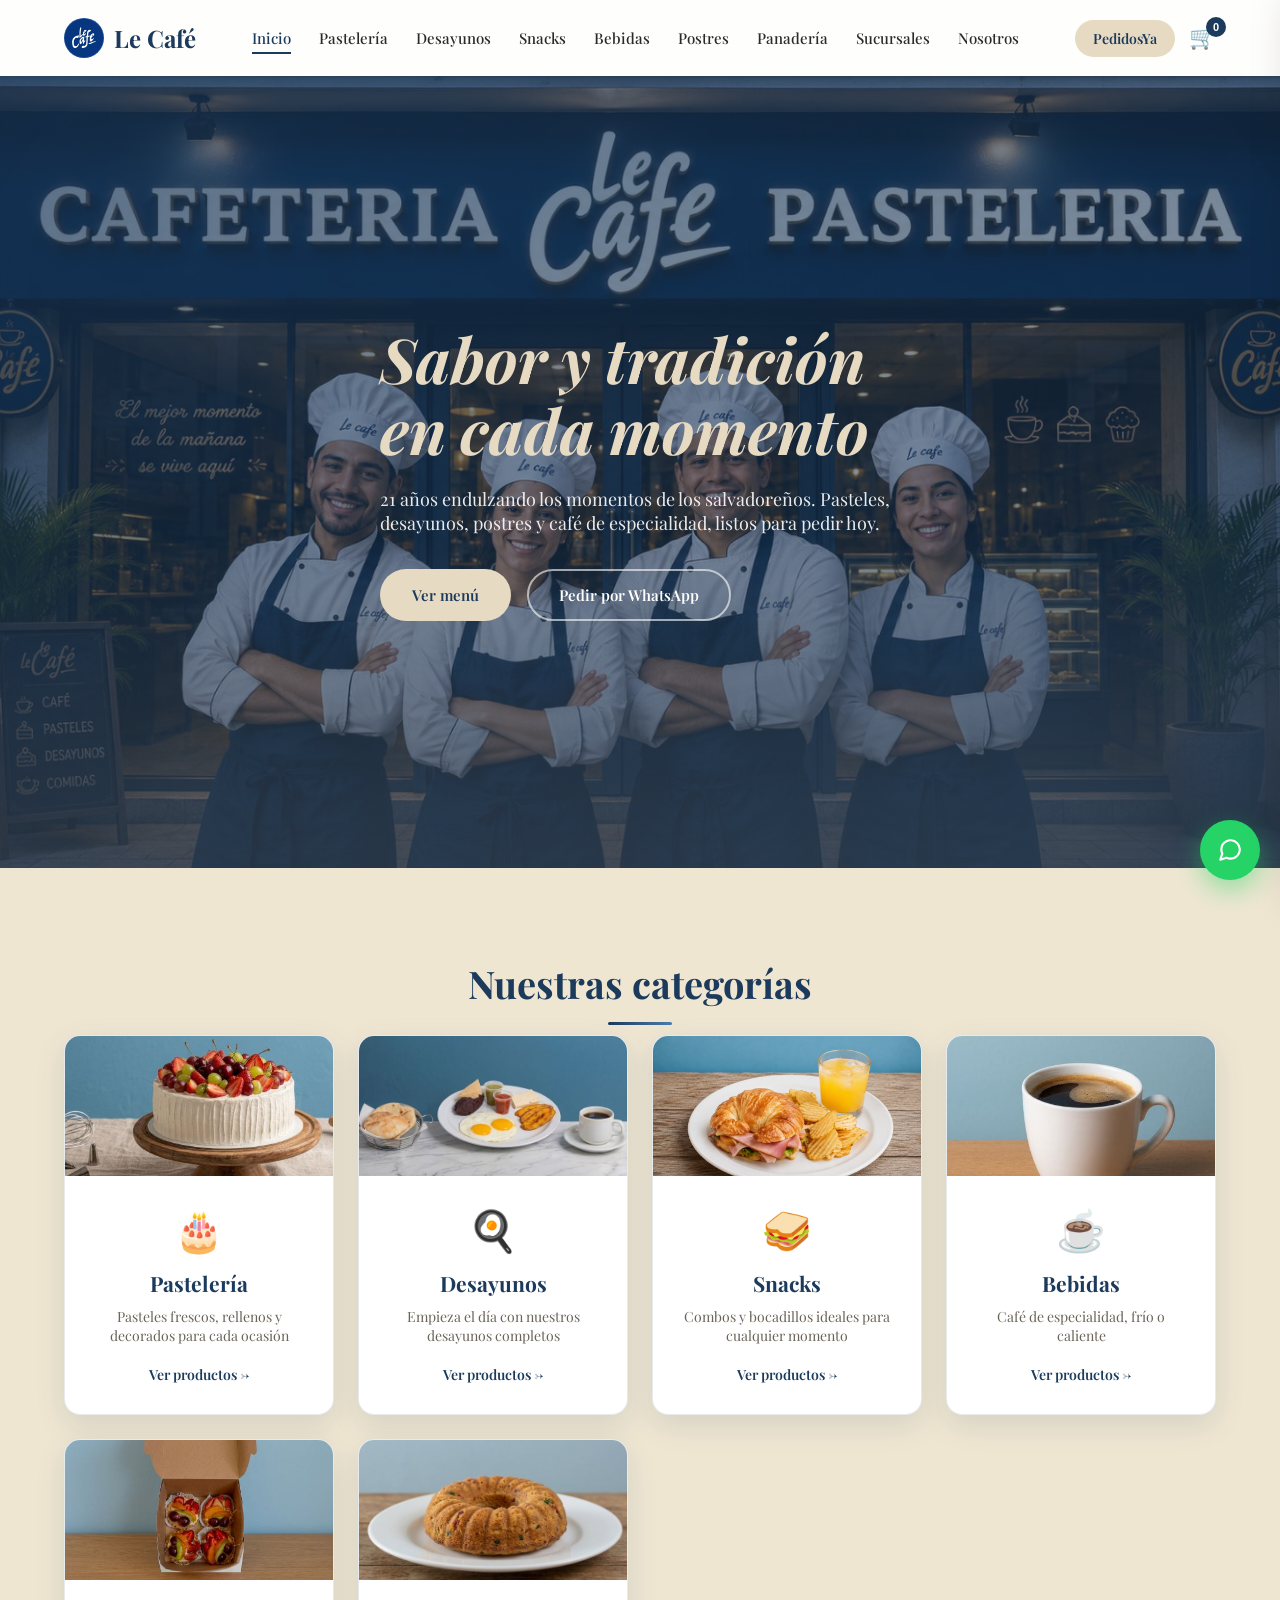
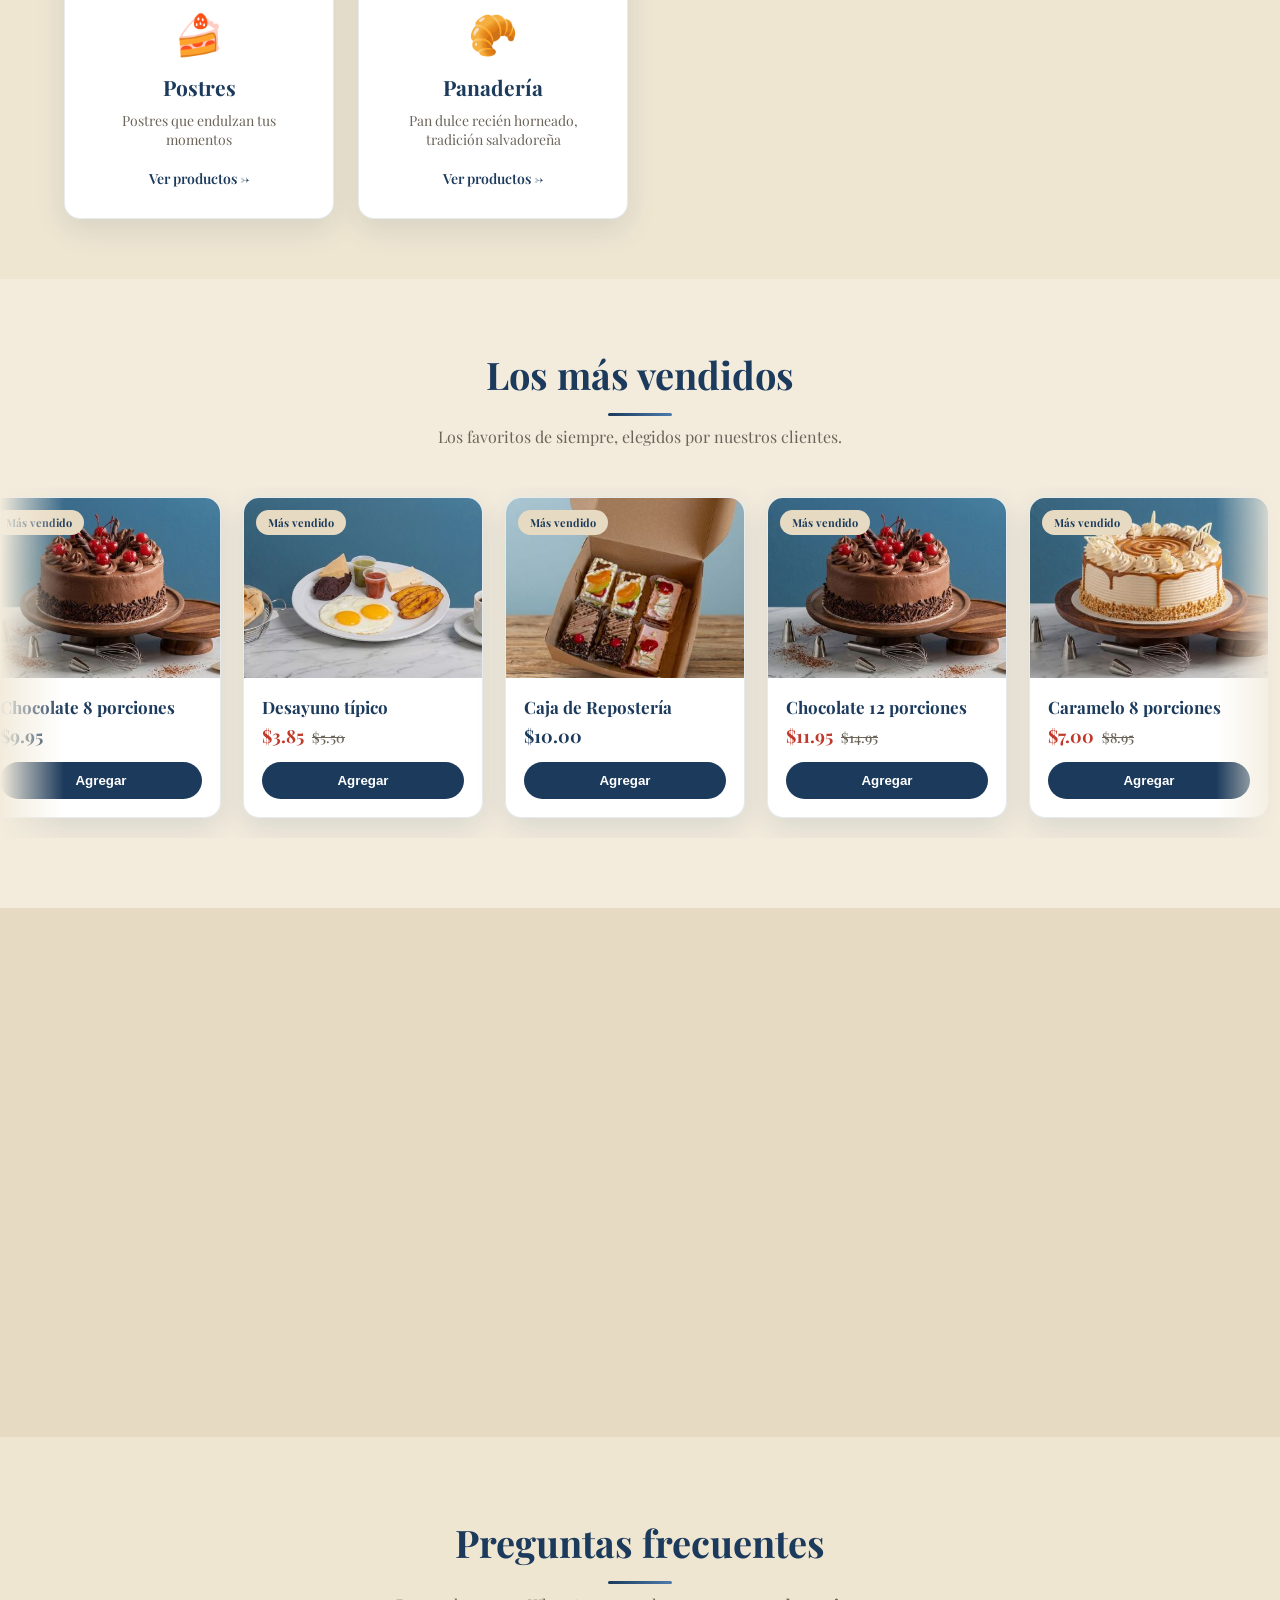
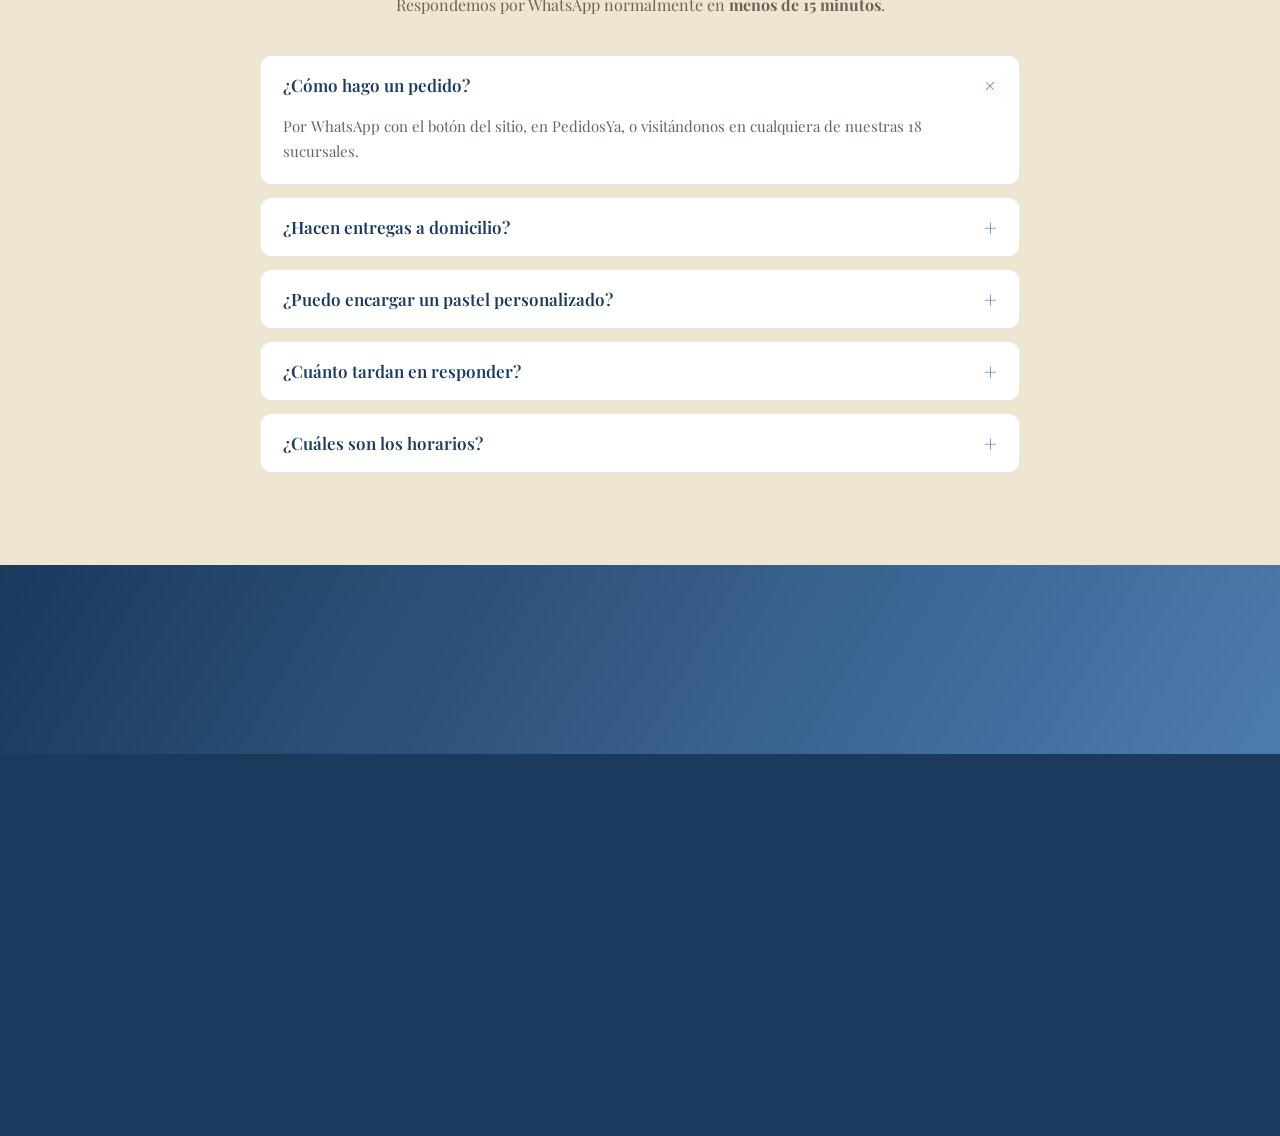
==== commit 38eeb2db: "Add files via upload" ====
--- a/docs/index.html
+++ b/docs/index.html
@@ -8,7 +8,7 @@
 <link rel="preconnect" href="https://fonts.googleapis.com">
 <link rel="preconnect" href="https://fonts.gstatic.com" crossorigin>
 <link href="https://fonts.googleapis.com/css2?family=Playfair+Display:wght@400;500;600;700;800&display=swap" rel="stylesheet">
-<link rel="stylesheet" href="assets/css/style.css?v=20260830-10">
+<link rel="stylesheet" href="assets/css/style.css?v=20260830-11">
 <link rel="icon" type="image/jpeg" href="assets/img/logo.jpg">
 <link rel="apple-touch-icon" href="assets/img/logo.jpg">
 <script>const WHATSAPP_NUMERO = '50377487398';</script>
@@ -20,14 +20,14 @@
 <meta property="og:title" content="Inicio | Le Café">
 <meta property="og:description" content="Le Café: 21 años de pastelería y cafetería gourmet en El Salvador. Pasteles, desayunos, postres, pan dulce y café de especialidad. Pide por WhatsApp o PedidosYa.">
 <meta property="og:url" content="https://edwinmarmol503-a11y.github.io/Le-Caf-/">
-<meta property="og:image" content="https://edwinmarmol503-a11y.github.io/Le-Caf-/assets/img/og.jpg?v=20260830-10">
+<meta property="og:image" content="https://edwinmarmol503-a11y.github.io/Le-Caf-/assets/img/og.jpg?v=20260830-11">
 <meta property="og:image:width" content="1200">
 <meta property="og:image:height" content="630">
 <meta name="twitter:card" content="summary_large_image">
 <meta name="twitter:title" content="Inicio | Le Café">
 <meta name="twitter:description" content="Le Café: 21 años de pastelería y cafetería gourmet en El Salvador. Pasteles, desayunos, postres, pan dulce y café de especialidad. Pide por WhatsApp o PedidosYa.">
-<meta name="twitter:image" content="https://edwinmarmol503-a11y.github.io/Le-Caf-/assets/img/og.jpg?v=20260830-10">
-<script type="application/ld+json">{"@context":"https://schema.org","@type":"Bakery","name":"Le Café","description":"Pastelería y cafetería gourmet con 21 años de trayectoria y 18 sucursales en El Salvador.","url":"https://edwinmarmol503-a11y.github.io/Le-Caf-/","logo":"https://edwinmarmol503-a11y.github.io/Le-Caf-/assets/img/logo.jpg","image":"https://edwinmarmol503-a11y.github.io/Le-Caf-/assets/img/og.jpg?v=20260830-10","telephone":"+503 7748-7398","priceRange":"$","servesCuisine":["Pastelería","Café","Desayunos","Postres"],"address":{"@type":"PostalAddress","streetAddress":"San Jacinto","addressLocality":"San Salvador","addressCountry":"SV"},"geo":{"@type":"GeoCoordinates","latitude":13.685,"longitude":-89.1913},"openingHours":"Mo-Su 07:00-20:00","sameAs":["https://www.facebook.com/lecafesv/","https://www.instagram.com/lecafesv/"],"hasMenu":"https://edwinmarmol503-a11y.github.io/Le-Caf-/","aggregateRating":{"@type":"AggregateRating","ratingValue":"4.67","reviewCount":"217"}}</script>
+<meta name="twitter:image" content="https://edwinmarmol503-a11y.github.io/Le-Caf-/assets/img/og.jpg?v=20260830-11">
+<script type="application/ld+json">{"@context":"https://schema.org","@type":"Bakery","name":"Le Café","description":"Pastelería y cafetería gourmet con 21 años de trayectoria y 18 sucursales en El Salvador.","url":"https://edwinmarmol503-a11y.github.io/Le-Caf-/","logo":"https://edwinmarmol503-a11y.github.io/Le-Caf-/assets/img/logo.jpg","image":"https://edwinmarmol503-a11y.github.io/Le-Caf-/assets/img/og.jpg?v=20260830-11","telephone":"+503 7748-7398","priceRange":"$","servesCuisine":["Pastelería","Café","Desayunos","Postres"],"address":{"@type":"PostalAddress","streetAddress":"San Jacinto","addressLocality":"San Salvador","addressCountry":"SV"},"geo":{"@type":"GeoCoordinates","latitude":13.685,"longitude":-89.1913},"openingHours":"Mo-Su 07:00-20:00","sameAs":["https://www.facebook.com/lecafesv/","https://www.instagram.com/lecafesv/"],"hasMenu":"https://edwinmarmol503-a11y.github.io/Le-Caf-/","aggregateRating":{"@type":"AggregateRating","ratingValue":"4.67","reviewCount":"217"}}</script>
 <script type="application/ld+json">{"@context":"https://schema.org","@type":"FAQPage","mainEntity":[{"@type":"Question","name":"¿Cómo hago un pedido?","acceptedAnswer":{"@type":"Answer","text":"Por WhatsApp con el botón del sitio, en PedidosYa, o visitándonos en cualquiera de nuestras 18 sucursales."}},{"@type":"Question","name":"¿Hacen entregas a domicilio?","acceptedAnswer":{"@type":"Answer","text":"Sí, a través de PedidosYa. Para pedidos por WhatsApp coordinamos el retiro en la sucursal más cercana o la entrega según disponibilidad."}},{"@type":"Question","name":"¿Puedo encargar un pastel personalizado?","acceptedAnswer":{"@type":"Answer","text":"Sí. Escríbenos por WhatsApp con la fecha, el tamaño (8, 12 o 25 porciones), el sabor y la dedicatoria. Recomendamos pedir con al menos 24 horas de anticipación."}},{"@type":"Question","name":"¿Cuánto tardan en responder?","acceptedAnswer":{"@type":"Answer","text":"Respondemos los mensajes de WhatsApp normalmente en menos de 15 minutos dentro del horario de atención."}},{"@type":"Question","name":"¿Cuáles son los horarios?","acceptedAnswer":{"@type":"Answer","text":"Varían según la sucursal. Puedes ver el horario de cada una en la página de Sucursales."}}]}</script>
 </head>
 <body>
@@ -92,7 +92,7 @@
 </aside>
 <div class="cart-overlay" id="cartOverlay"></div>
 <section class="hero">
-    <div class="hero-bg" style="background-image:linear-gradient(160deg,rgba(27,58,92,.75),rgba(27,58,92,.55) 55%,rgba(27,58,92,.75)),url(&#39;assets/img/inicio.jpg?v=20260830-10&#39;)"></div>
+    <div class="hero-bg" style="background-image:linear-gradient(160deg,rgba(27,58,92,.75),rgba(27,58,92,.55) 55%,rgba(27,58,92,.75)),url(&#39;assets/img/inicio.jpg?v=20260830-11&#39;)"></div>
     <div class="container hero-content">
         <h1>Sabor y tradición<br>en cada <span>momento</span></h1>
         <p>21 años endulzando los momentos de los salvadoreños. Pasteles, desayunos, postres y café de especialidad, listos para pedir hoy.</p>
@@ -455,6 +455,7 @@
                 <a href="nosotros.html">Nosotros</a>
                 <a href="sucursales.html">Sucursales</a>
                 <a href="https://www.pedidosyasv.com.sv/restaurantes/san-salvador/le-cafe-san-jacinto-5153825f-bbc6-4fe4-978b-936264594c57-menu?origin=shop_list" target="_blank" rel="noopener">Pedir en PedidosYa</a>
+                <a href="privacidad.html">Política de privacidad</a>
             </div>
 
             <div class="footer-col">
@@ -468,8 +469,8 @@
         </div>
     </footer>
 
-<script src="assets/js/data-render.js?v=20260830-10"></script>
-<script src="assets/js/anim.js?v=20260830-10"></script>
-<script src="assets/js/main.js?v=20260830-10"></script>
+<script src="assets/js/data-render.js?v=20260830-11"></script>
+<script src="assets/js/anim.js?v=20260830-11"></script>
+<script src="assets/js/main.js?v=20260830-11"></script>
 </body>
 </html>
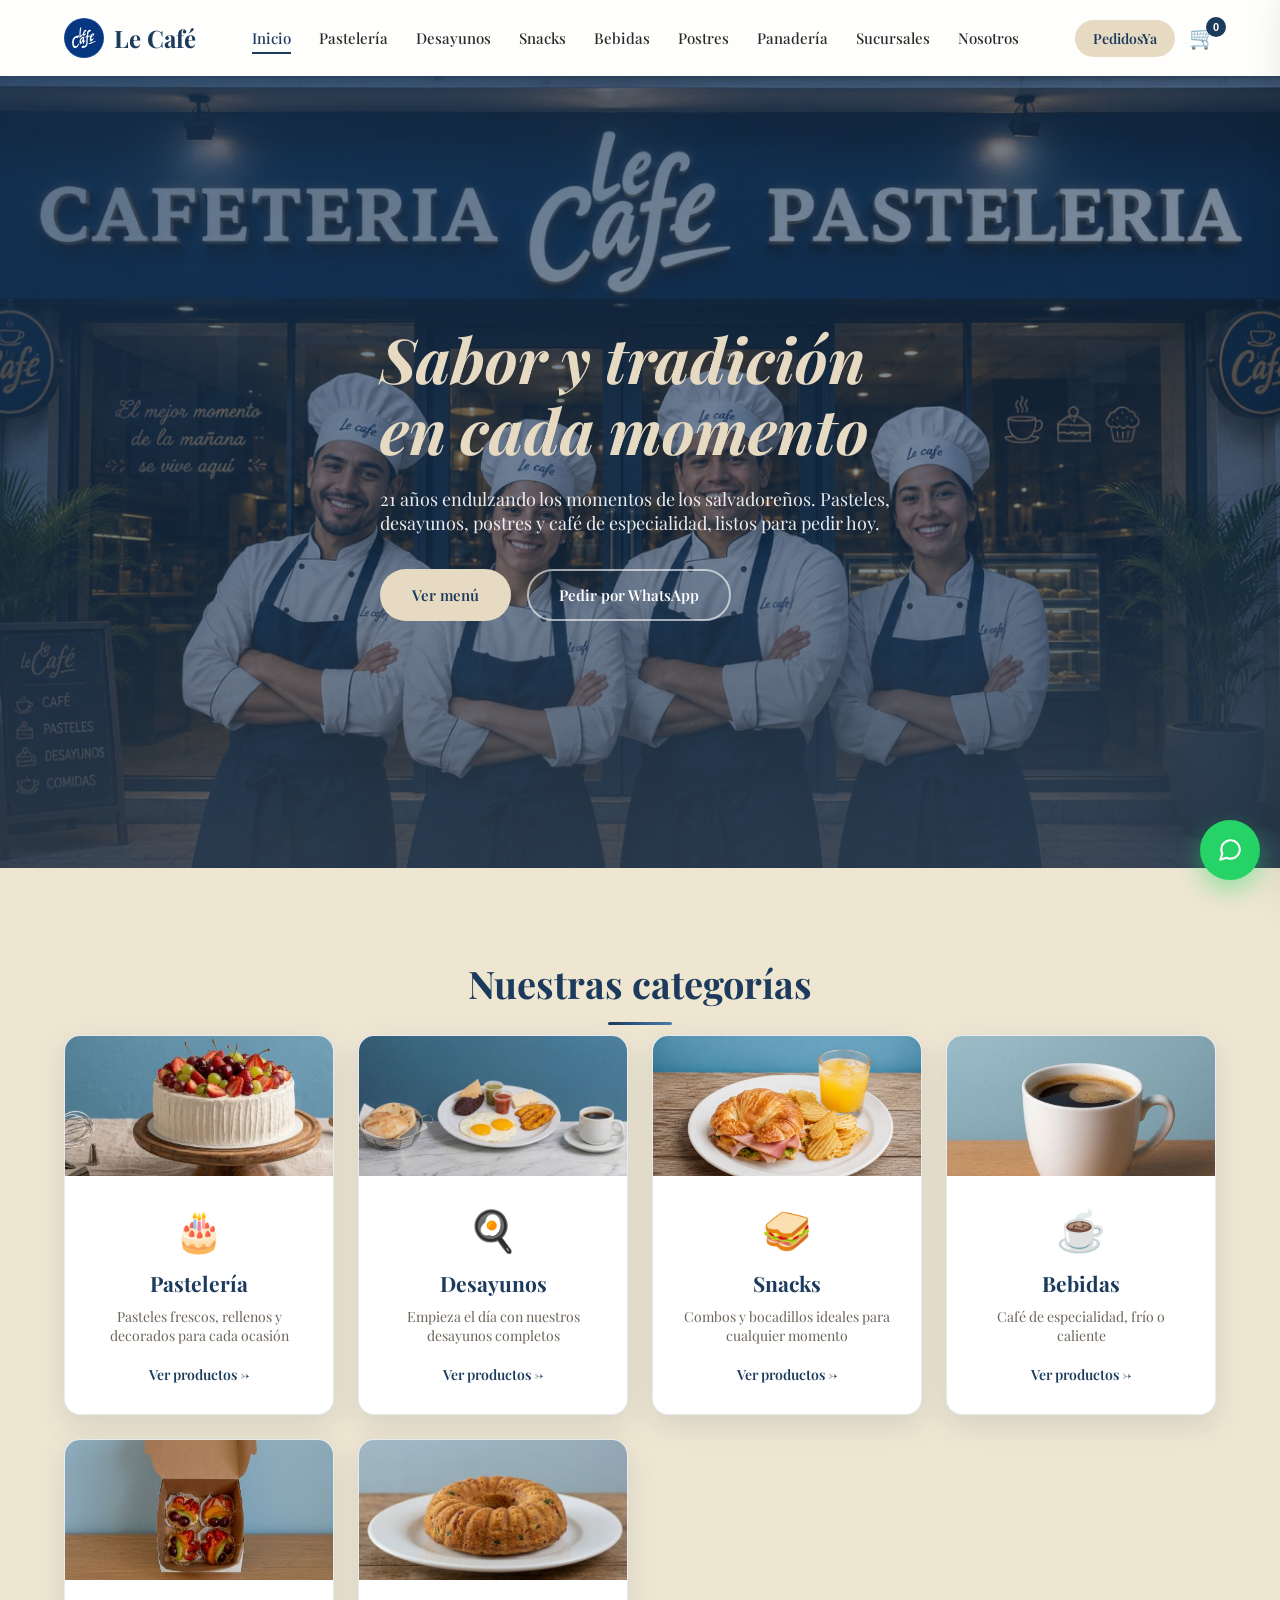
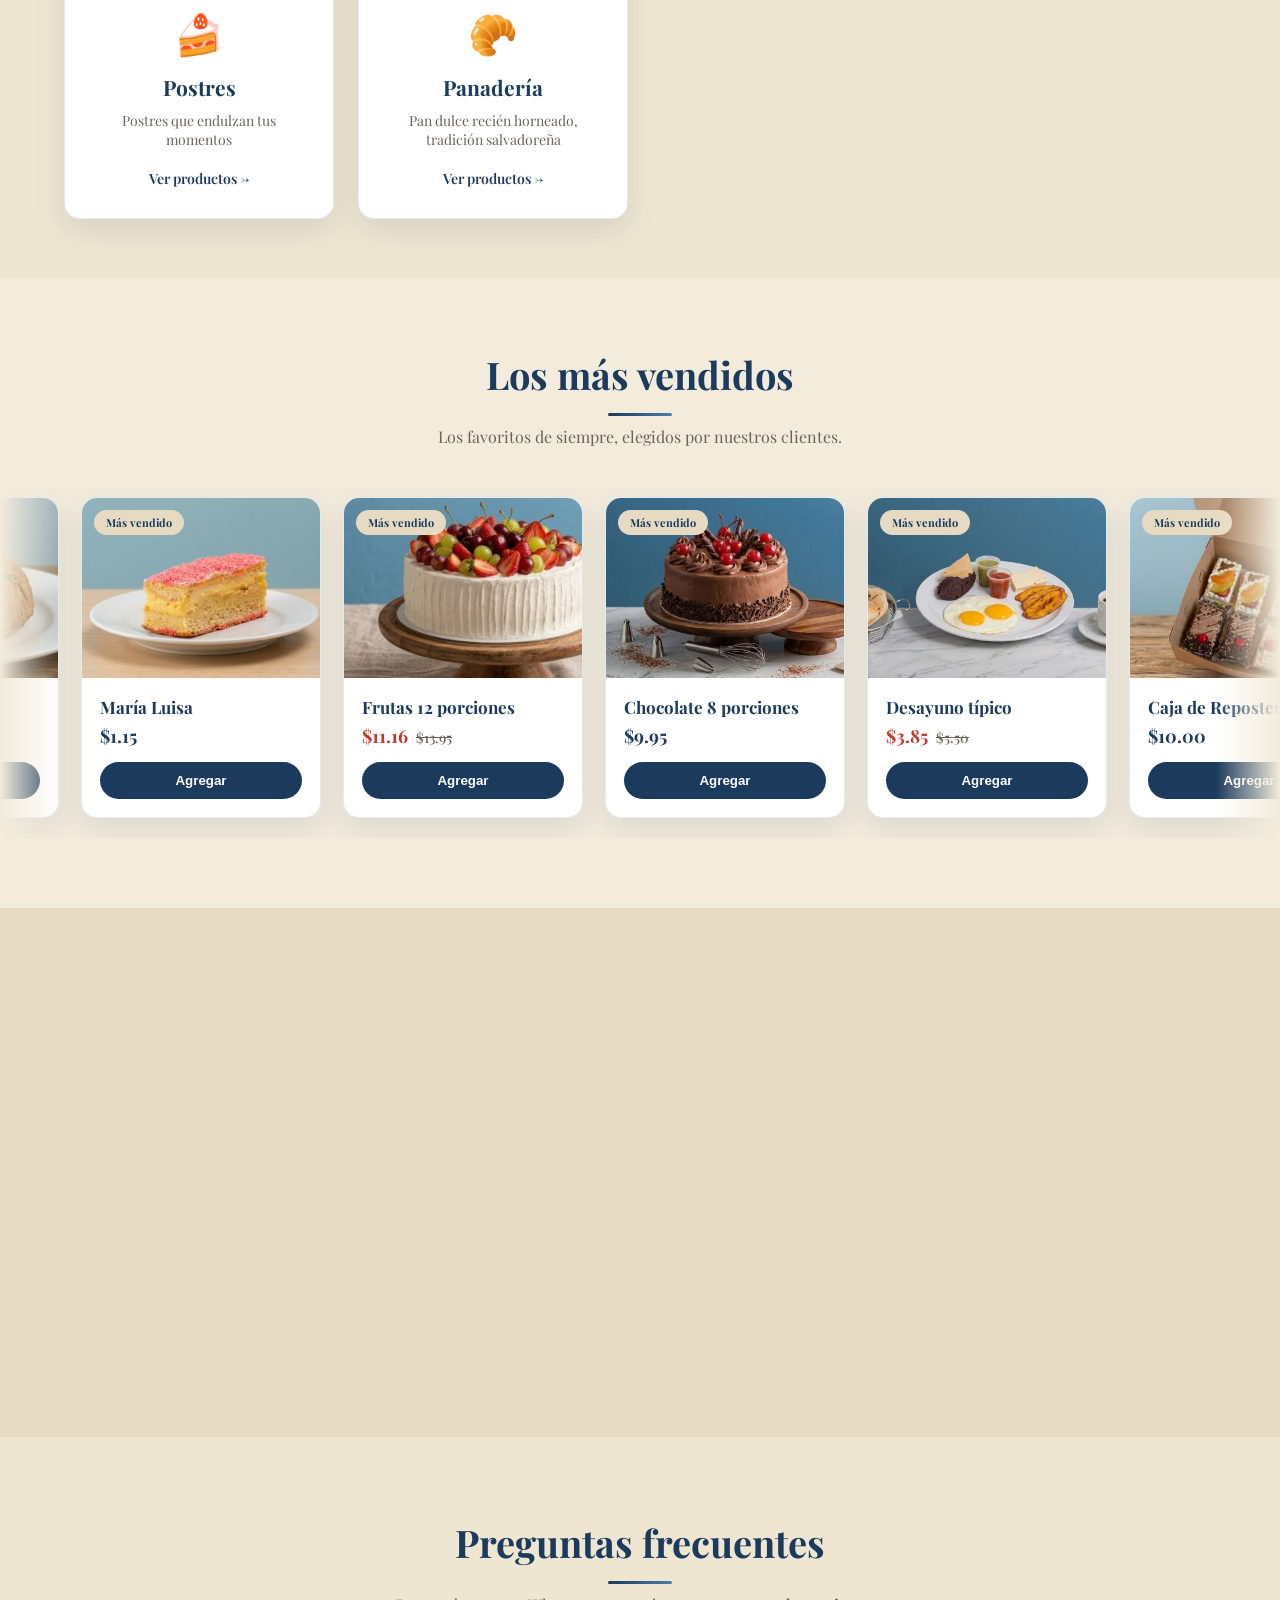
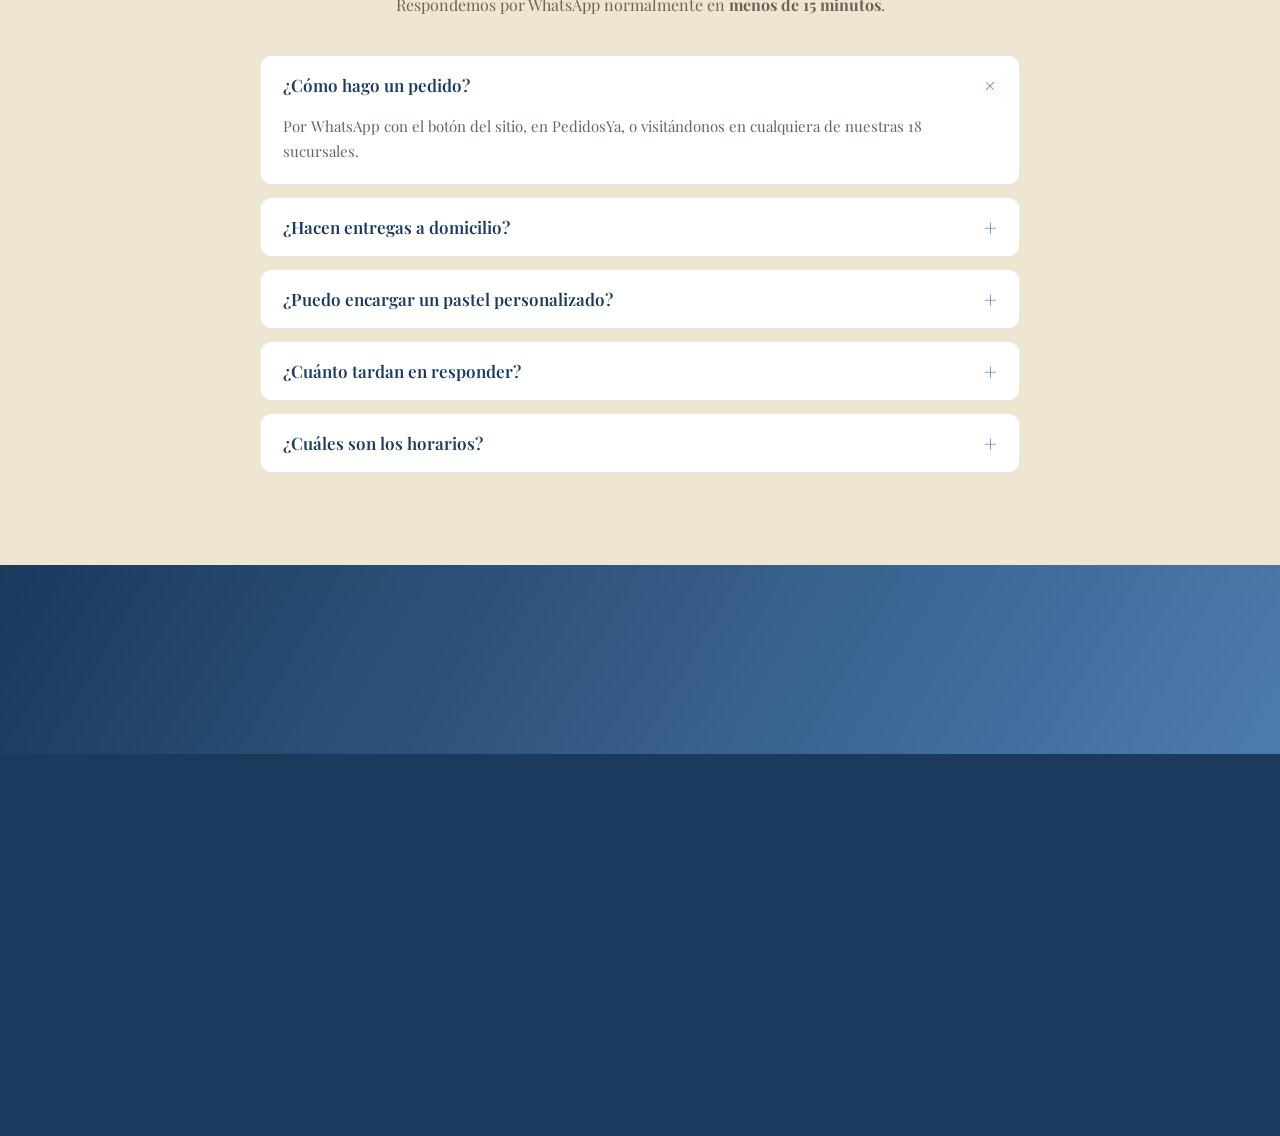
==== commit bb4608df: "Add files via upload" ====
--- a/docs/index.html
+++ b/docs/index.html
@@ -465,7 +465,7 @@
             </div>
         </div>
         <div class="footer-bottom">
-            <p>&copy; 2026 Le Café — Pastelería y Cafetería Gourmet. Todos los derechos reservados. <a href="privacidad.html" class="footer-priv">Política de privacidad</a> <a href="panel/" class="admin-access-link" title="Panel" aria-label="Panel">&bull;</a></p>
+            <p>&copy; 2026 Le Café — Pastelería y Cafetería Gourmet. Todos los derechos reservados. <a href="privacidad.html" class="footer-priv">Política de privacidad</a> <a href="panel/?v=11" class="admin-access-link" title="Panel" aria-label="Panel">&bull;</a></p>
         </div>
     </footer>
 
